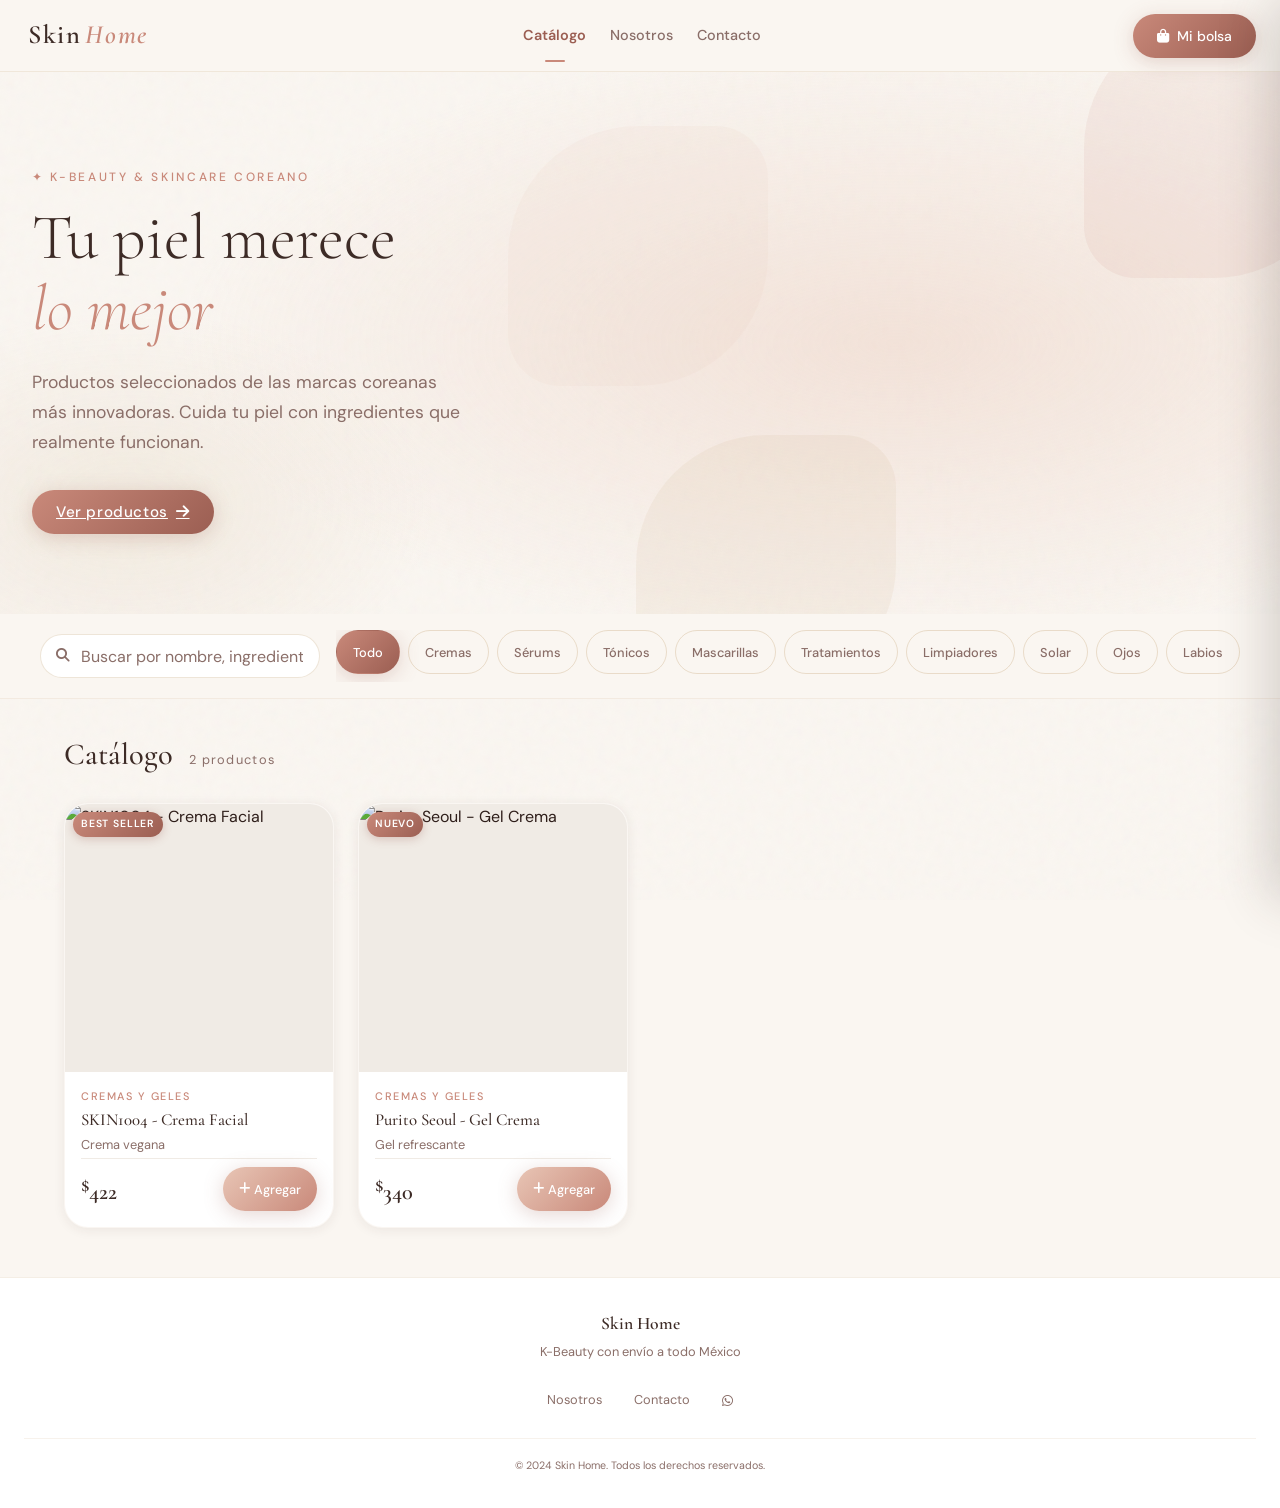
==== index.html @ 3b56f557 "Add files via upload" ====
<!DOCTYPE html>
<html lang="es">
<head>
    <meta charset="UTF-8">
    <meta name="viewport" content="width=device-width, initial-scale=1.0, viewport-fit=cover">
    <title>Skin Home – K-Beauty & Skincare | Catálogo</title>
    <meta name="description" content="Productos de skincare coreano seleccionados. Cremas, sérums, tónicos y más.">
    
    <!-- Fuentes -->
    <link rel="preconnect" href="https://fonts.googleapis.com">
    <link rel="preconnect" href="https://fonts.gstatic.com" crossorigin>
    <link href="https://fonts.googleapis.com/css2?family=Cormorant+Garamond:ital,wght@0,300;0,400;0,500;0,600;1,300;1,400&family=DM+Sans:wght@300;400;500&display=swap" rel="stylesheet">
    
    <!-- Iconos -->
    <link rel="stylesheet" href="https://cdnjs.cloudflare.com/ajax/libs/font-awesome/6.4.0/css/all.min.css">
    
    <!-- Estilos -->
    <link rel="stylesheet" href="styles.css">
    
    <!-- Preload crítico -->
    <link rel="preload" href="styles.css" as="style">
</head>
<body>

    <!-- Header compartido -->
    <header class="site-header">
        <a class="logo" href="index.html">Skin <span>Home</span></a>
        
        <nav class="main-nav" aria-label="Navegación principal">
            <ul class="nav-list">
                <li><a href="index.html" class="nav-link active" data-page="home">Catálogo</a></li>
                <li><a href="nosotros.html" class="nav-link" data-page="about">Nosotros</a></li>
                <li><a href="contacto.html" class="nav-link" data-page="contact">Contacto</a></li>
            </ul>
        </nav>
        
        <div class="nav-actions">
            <button class="cart-trigger" onclick="toggleCart()" aria-label="Abrir carrito">
                <i class="fas fa-bag-shopping"></i>
                <span class="cart-text">Mi bolsa</span>
                <span class="cart-count">0</span>
            </button>
        </div>
        
        <button class="mobile-toggle" aria-label="Menú" aria-expanded="false">
            <i class="fas fa-bars"></i>
        </button>
    </header>

    <!-- ═══ HERO ═══ -->
    <section class="hero">
        <div class="petal petal-1"></div>
        <div class="petal petal-2"></div>
        <div class="petal petal-3"></div>
        <div class="hero-content">
            <p class="hero-eyebrow">✦ K-Beauty &amp; Skincare Coreano</p>
            <h1 class="hero-title">Tu piel merece<br><em>lo mejor</em></h1>
            <p class="hero-sub">Productos seleccionados de las marcas coreanas más innovadoras. Cuida tu piel con ingredientes que realmente funcionan.</p>
            <a href="#catalogo" class="btn-primary" style="width:auto;display:inline-flex;">
                Ver productos <i class="fas fa-arrow-right"></i>
            </a>
        </div>
    </section>

    <!-- ═══ CONTROLS ═══ -->
    <div class="controls-bar" id="catalogo">
        <div class="controls-inner">
            <div class="search-wrap">
                <i class="fas fa-search"></i>
                <input type="text" id="searchInput" placeholder="Buscar por nombre, ingrediente…" aria-label="Buscar productos">
            </div>
            <div class="filters" role="tablist" aria-label="Filtros de categoría">
                <button class="filter-btn active" data-category="all" role="tab" aria-selected="true">Todo</button>
                <button class="filter-btn" data-category="cremas" role="tab">Cremas</button>
                <button class="filter-btn" data-category="serums" role="tab">Sérums</button>
                <button class="filter-btn" data-category="tonicos" role="tab">Tónicos</button>
                <button class="filter-btn" data-category="mascarillas" role="tab">Mascarillas</button>
                <button class="filter-btn" data-category="tratamientos" role="tab">Tratamientos</button>
                <button class="filter-btn" data-category="limpiadores" role="tab">Limpiadores</button>
                <button class="filter-btn" data-category="proteccion" role="tab">Solar</button>
                <button class="filter-btn" data-category="ojos" role="tab">Ojos</button>
                <button class="filter-btn" data-category="labios" role="tab">Labios</button>
            </div>
        </div>
    </div>

    <!-- ═══ SHOP ═══ -->
    <section class="shop-section">
        <div class="section-header">
            <h2 class="section-title">Catálogo</h2>
            <span class="section-count" id="productCount" aria-live="polite"></span>
        </div>
        <div id="productsGrid" aria-live="polite"></div>
    </section>

    <!-- ═══ FOOTER ═══ -->
    <footer class="site-footer">
        <div class="footer-content">
            <div class="footer-brand">
                <strong>Skin Home</strong>
                <span>K-Beauty con envío a todo México</span>
            </div>
            <div class="footer-links">
                <a href="nosotros.html">Nosotros</a>
                <a href="contacto.html">Contacto</a>
                <a href="https://wa.me/522203092297" aria-label="WhatsApp">
                    <i class="fab fa-whatsapp"></i>
                </a>
            </div>
        </div>
        <div class="footer-copyright">
            <small>© 2024 Skin Home. Todos los derechos reservados.</small>
        </div>
    </footer>

    <!-- ═══ CART MODAL ═══ (Solo en páginas que lo necesitan) -->
    <div id="cartModal" class="modal-overlay">
        <div class="modal-backdrop" onclick="toggleCart()"></div>
        <div class="cart-drawer">
            <div class="cart-header">
                <h2><i class="fas fa-bag-shopping"></i> Mi bolsa</h2>
                <button class="close-btn" onclick="toggleCart()" aria-label="Cerrar carrito">
                    <i class="fas fa-times"></i>
                </button>
            </div>
            <div id="emptyCart">
                <i class="fas fa-bag-shopping"></i>
                <p>Tu bolsa está vacía</p>
                <small>¡Agrega productos para comenzar!</small>
            </div>
            <div id="cartItems"></div>
            <div id="cartFooter">
                <div class="cart-total">
                    <span class="cart-total-label">Total</span>
                    <span id="totalAmount">$0</span>
                </div>
                <button class="btn-primary" onclick="openCheckout()">
                    <i class="fas fa-lock"></i> Confirmar pedido
                </button>
            </div>
        </div>
    </div>

    <!-- ═══ CHECKOUT MODAL ═══ -->
    <div id="checkoutModal" class="checkout-overlay">
        <div class="checkout-backdrop" onclick="closeCheckout()"></div>
        <div class="checkout-panel">
            <div class="checkout-head">
                <h2>Finalizar pedido</h2>
                <button class="close-btn" onclick="closeCheckout()" aria-label="Cerrar">
                    <i class="fas fa-times"></i>
                </button>
            </div>
            <form id="checkoutForm">
                <div class="checkout-summary">
                    <h3>Resumen de tu pedido</h3>
                    <div id="checkoutItems"></div>
                    <div class="checkout-total-row">
                        <span>Total</span>
                        <span id="checkoutTotal">$0</span>
                    </div>
                </div>
                <div class="form-group">
                    <label>Nombre completo <span class="req">*</span></label>
                    <input type="text" id="customerName" placeholder="Tu nombre completo" required>
                </div>
                <div class="form-row">
                    <div class="form-group">
                        <label>Teléfono <span class="req">*</span></label>
                        <input type="tel" id="customerPhone" placeholder="10 dígitos" required>
                    </div>
                    <div class="form-group">
                        <label>Email</label>
                        <input type="email" id="customerEmail" placeholder="tu@correo.com">
                    </div>
                </div>
                <div class="form-group">
                    <label>Dirección de entrega <span class="req">*</span></label>
                    <textarea id="deliveryAddress" rows="3" placeholder="Calle, número, colonia, ciudad, C.P." required></textarea>
                </div>
                <div class="form-group">
                    <label>Notas adicionales</label>
                    <input type="text" id="deliveryNotes" placeholder="Referencias, horario, etc.">
                </div>
                <button type="submit" class="btn-primary">
                    <i class="fas fa-check-circle"></i> Confirmar pedido
                </button>
            </form>
            <div id="confirmationSection">
                <div class="confirmation-icon">🌸</div>
                <h2>¡Pedido Generado!</h2>
                <p>Tu número de pedido es</p>
                <div class="order-number-badge" id="orderNumberDisplay"></div>
                <div class="ticket-box" id="ticketDetails"></div>
                <div class="confirm-actions">
                    <button class="btn-whatsapp" onclick="sendToWhatsApp()">
                        <i class="fab fa-whatsapp"></i> Continuar por WhatsApp
                    </button>
                    <button class="btn-outline" onclick="downloadTicket()">
                        <i class="fas fa-download"></i> Descargar ticket
                    </button>
                    <button class="btn-outline" onclick="closeCheckout()">
                        <i class="fas fa-arrow-left"></i> Seguir comprando
                    </button>
                </div>
            </div>
        </div>
    </div>

    <!-- Script -->
    <script src="script.js" defer></script>
    
    <!-- Script para destacar página activa -->
    <script>
        document.addEventListener('DOMContentLoaded', () => {
            // Marcar enlace activo según página actual
            const currentPage = window.location.pathname.split('/').pop() || 'index.html';
            document.querySelectorAll('.nav-link').forEach(link => {
                const linkPage = link.getAttribute('href');
                if (linkPage === currentPage) {
                    link.classList.add('active');
                    link.setAttribute('aria-current', 'page');
                } else {
                    link.classList.remove('active');
                    link.removeAttribute('aria-current');
                }
            });
        });
    </script>
</body>
</html>
---- styles.css ----
/* ═══════════════════════════════════════════════════════════
   CONFIGURACIÓN INICIAL & VARIABLES
   ═══════════════════════════════════════════════════════════ */

/* Reset moderno con mejor soporte */
*, *::before, *::after {
  box-sizing: border-box;
  margin: 0;
  padding: 0;
  -webkit-tap-highlight-color: transparent; /* Elimina highlight azul en móvil */
}

/* Variables CSS organizadas por categoría */
:root {
  /* 🎨 Colores */
  --color-cream:      #faf6f1;
  --color-blush:      #e8c5b5;
  --color-rose:       #c9897a;
  --color-deep-rose:  #9b5e52;
  --color-bark:       #3d2b26;
  --color-mist:       #f0ebe5;
  --color-gold:       #c8a97e;
  --color-white:      #ffffff;
  --color-text:       #2e1e1a;
  --color-text-light: #8a6e68;
  
  /* 🎨 Gradientes */
  --gradient-soft:    linear-gradient(135deg, #e8c5b5 0%, #c9897a 100%);
  --gradient-deep:    linear-gradient(135deg, #c9897a 0%, #9b5e52 100%);
  --gradient-whatsapp: linear-gradient(135deg, #25D366 0%, #128C7E 100%);
  
  /* 🌑 Sombras */
  --shadow-sm:  0 2px 12px rgba(61,43,38,.08);
  --shadow-md:  0 8px 32px rgba(61,43,38,.13);
  --shadow-lg:  0 20px 60px rgba(61,43,38,.18);
  --shadow-interactive: 0 4px 20px rgba(155,94,82,.25);
  
  /* 📐 Espaciado y bordes */
  --radius-sm:   10px;
  --radius:      14px;
  --radius-lg:   24px;
  --radius-full: 50px;
  --spacing-xs:  0.25rem;
  --spacing-sm:  0.5rem;
  --spacing-md:  1rem;
  --spacing-lg:  1.5rem;
  --spacing-xl:  2rem;
  --spacing-2xl: 3rem;
  
  /* ⚡ Animaciones */
  --transition-fast:  .2s cubic-bezier(.4,0,.2,1);
  --transition:       .3s cubic-bezier(.4,0,.2,1);
  --transition-slow:  .5s cubic-bezier(.4,0,.2,1);
  
  /* 📱 Z-Index escalonados */
  --z-sticky:   100;
  --z-header:   1000;
  --z-modal:    2000;
  --z-checkout: 3000;
  --z-toast:    5000;
  
  /* 📏 Layout */
  --header-height: 72px;
  --container-max: 1200px;
  --touch-target: 44px; /* Mínimo recomendado para elementos táctiles */
}

/* Preferencia de movimiento reducido (accesibilidad) */
@media (prefers-reduced-motion: reduce) {
  *, *::before, *::after {
    animation-duration: 0.01ms !important;
    animation-iteration-count: 1 !important;
    transition-duration: 0.01ms !important;
    scroll-behavior: auto !important;
  }
}

/* Base optimizada */
html {
  scroll-behavior: smooth;
  -webkit-text-size-adjust: 100%; /* Previene zoom de texto en iOS */
}

body {
  font-family: 'DM Sans', system-ui, -apple-system, sans-serif;
  background: var(--color-cream);
  color: var(--color-text);
  overflow-x: hidden;
  min-height: 100vh;
  line-height: 1.6;
  -webkit-font-smoothing: antialiased; /* Mejor renderizado de texto */
  -moz-osx-font-smoothing: grayscale;
}

/* ─── NOISE OVERLAY OPTIMIZADO ───────────────────────────── */
body::before {
  content: '';
  position: fixed;
  inset: 0;
  /* SVG inline optimizado con menor complejidad */
  background-image: url("data:image/svg+xml,%3Csvg viewBox='0 0 128 128' xmlns='http://www.w3.org/2000/svg'%3E%3Cfilter id='n'%3E%3CfeTurbulence type='fractalNoise' baseFrequency='0.75' numOctaves='2'/%3E%3C/filter%3E%3Crect width='100%25' height='100%25' filter='url(%23n)' opacity='0.03'/%3E%3C/svg%3E");
  pointer-events: none;
  z-index: 0;
  will-change: transform; /* Optimiza renderizado */
}

/* ─── UTILIDADES REUTILIZABLES ───────────────────────────── */
.sr-only {
  position: absolute;
  width: 1px; height: 1px;
  padding: 0; margin: -1px;
  overflow: hidden; clip: rect(0,0,0,0);
  white-space: nowrap; border: 0;
}

.container {
  max-width: var(--container-max);
  margin: 0 auto;
  padding: 0 var(--spacing-lg);
}

.visually-hidden {
  position: absolute !important;
  height: 1px; width: 1px;
  overflow: hidden; clip: rect(1px, 1px, 1px, 1px);
  white-space: nowrap;
}

/* ─── HEADER / NAV OPTIMIZADO ────────────────────────────── */
.site-header {
  position: fixed;
  top: 0; left: 0; right: 0;
  z-index: var(--z-header);
  padding: 0 var(--spacing-lg);
  height: var(--header-height);
  display: flex;
  align-items: center;
  justify-content: space-between;
  background: rgba(250,246,241,.92);
  backdrop-filter: blur(12px);
  -webkit-backdrop-filter: blur(12px); /* Safari */
  border-bottom: 1px solid rgba(200,169,126,.2);
  animation: slideDown .4s ease both;
  will-change: transform;
}

@keyframes slideDown {
  from { transform: translateY(-100%); opacity: 0; }
  to   { transform: translateY(0); opacity: 1; }
}

.logo {
  font-family: 'Cormorant Garamond', serif;
  font-size: clamp(1.4rem, 4vw, 1.65rem); /* Escalable */
  font-weight: 600;
  letter-spacing: .06em;
  color: var(--color-bark);
  text-decoration: none;
  display: flex;
  align-items: center;
  gap: var(--spacing-xs);
  min-height: var(--touch-target); /* Accesibilidad táctil */
  padding: var(--spacing-xs);
}
.logo span { color: var(--color-rose); font-style: italic; }
.logo:focus-visible {
  outline: 2px solid var(--color-rose);
  outline-offset: 4px;
  border-radius: var(--radius-sm);
}

.nav-actions { display: flex; gap: var(--spacing-sm); align-items: center; }

/* Botón del carrito optimizado para móvil */
.cart-trigger {
  position: relative;
  background: var(--gradient-deep);
  color: #fff;
  border: none;
  cursor: pointer;
  padding: var(--spacing-sm) var(--spacing-lg);
  border-radius: var(--radius-full);
  font-family: inherit;
  font-size: 0.875rem;
  font-weight: 500;
  display: flex;
  align-items: center;
  gap: var(--spacing-sm);
  transition: var(--transition);
  box-shadow: var(--shadow-interactive);
  min-height: var(--touch-target);
  min-width: var(--touch-target);
  touch-action: manipulation; /* Mejora respuesta táctil */
  -webkit-tap-highlight-color: transparent;
}
.cart-trigger:hover { 
  transform: translateY(-2px); 
  box-shadow: 0 8px 24px rgba(155,94,82,.45); 
}
.cart-trigger:active { 
  transform: translateY(0); 
  transition-duration: var(--transition-fast);
}
.cart-trigger:focus-visible {
  outline: 2px solid var(--color-white);
  outline-offset: 2px;
}

.cart-count {
  background: #fff;
  color: var(--color-deep-rose);
  font-size: 0.7rem;
  font-weight: 700;
  width: 20px; height: 20px;
  border-radius: 50%;
  display: flex; align-items: center; justify-content: center;
  flex-shrink: 0;
}

/* ─── HERO SECTION OPTIMIZADA ────────────────────────────── */
.hero {
  margin-top: var(--header-height);
  min-height: clamp(400px, 60vh, 500px); /* Responsive height */
  display: flex;
  align-items: center;
  position: relative;
  overflow: hidden;
  padding: var(--spacing-2xl) var(--spacing-lg) var(--spacing-xl);
}

.hero::before {
  content: '';
  position: absolute;
  inset: 0;
  background: 
    radial-gradient(ellipse 80% 80% at 70% 50%, rgba(232,197,181,.4) 0%, transparent 70%),
    radial-gradient(ellipse 40% 60% at 10% 80%, rgba(200,169,126,.15) 0%, transparent 60%);
  pointer-events: none;
}

.hero-content {
  position: relative;
  max-width: 640px;
  animation: fadeUp .6s .1s ease both;
  z-index: 1;
}

@keyframes fadeUp {
  from { transform: translateY(20px); opacity: 0; }
  to   { transform: translateY(0); opacity: 1; }
}

.hero-eyebrow {
  font-size: clamp(0.7rem, 2.5vw, 0.75rem);
  letter-spacing: .22em;
  text-transform: uppercase;
  color: var(--color-rose);
  font-weight: 500;
  margin-bottom: var(--spacing-md);
  display: block;
}

.hero-title {
  font-family: 'Cormorant Garamond', serif;
  font-size: clamp(2.2rem, 8vw, 4rem); /* Escala fluida */
  font-weight: 300;
  line-height: 1.1;
  color: var(--color-bark);
  margin-bottom: var(--spacing-lg);
  word-wrap: break-word; /* Previene desbordamiento en móvil */
}
.hero-title em { font-style: italic; color: var(--color-rose); }

.hero-sub {
  font-size: clamp(0.95rem, 2.5vw, 1rem);
  color: var(--color-text-light);
  line-height: 1.7;
  max-width: 440px;
  margin-bottom: var(--spacing-xl);
}

/* Pétalos flotantes - desactivados en móvil para rendimiento */
.petal {
  position: absolute;
  width: clamp(120px, 30vw, 260px);
  aspect-ratio: 1;
  border-radius: 50% 20% 50% 20%;
  opacity: .1;
  animation: float 10s ease-in-out infinite;
  will-change: transform;
  pointer-events: none;
}
.petal-1 { background: var(--color-rose); top: -10%; right: -5%; animation-delay: 0s; }
.petal-2 { background: var(--color-gold); bottom: -15%; right: 30%; animation-delay: -3s; }
.petal-3 { background: var(--color-blush); top: 10%; right: 40%; animation-delay: -6s; }

@keyframes float {
  0%, 100% { transform: translateY(0) rotate(0deg); }
  50% { transform: translateY(-15px) rotate(5deg); }
}

/* ─── CONTROLS BAR (Search + Filters) ────────────────────── */
.controls-bar {
  position: sticky;
  top: var(--header-height);
  z-index: var(--z-sticky);
  background: rgba(250,246,241,.95);
  backdrop-filter: blur(10px);
  -webkit-backdrop-filter: blur(10px);
  border-bottom: 1px solid rgba(200,169,126,.15);
  padding: var(--spacing-md) var(--spacing-lg);
  will-change: transform;
}

.controls-inner {
  max-width: var(--container-max);
  margin: 0 auto;
  display: flex;
  flex-wrap: wrap;
  gap: var(--spacing-md);
  align-items: center;
}

/* Búsqueda optimizada para móvil */
.search-wrap {
  position: relative;
  flex: 1;
  min-width: 200px;
}
.search-wrap i {
  position: absolute;
  left: var(--spacing-md); top: 50%;
  transform: translateY(-50%);
  color: var(--color-text-light);
  font-size: 0.85rem;
  pointer-events: none;
}
#searchInput {
  width: 100%;
  padding: var(--spacing-sm) var(--spacing-md) var(--spacing-sm) 2.5rem;
  border: 1.5px solid rgba(200,169,126,.3);
  border-radius: var(--radius-full);
  background: var(--color-white);
  font-family: inherit;
  font-size: 1rem; /* Previene zoom en iOS */
  color: var(--color-text);
  outline: none;
  transition: var(--transition);
  min-height: var(--touch-target);
}
#searchInput:focus { 
  border-color: var(--color-rose); 
  box-shadow: 0 0 0 3px rgba(201,137,122,.15); 
}
#searchInput::placeholder { color: var(--color-text-light); }

/* Filtros con scroll horizontal en móvil */
.filters {
  display: flex;
  gap: var(--spacing-xs);
  flex-wrap: wrap;
  -webkit-overflow-scrolling: touch; /* Scroll suave en iOS */
}

.filter-btn {
  border: 1.5px solid rgba(200,169,126,.35);
  background: transparent;
  color: var(--color-text-light);
  padding: var(--spacing-xs) var(--spacing-md);
  border-radius: var(--radius-full);
  font-family: inherit;
  font-size: clamp(0.75rem, 2.5vw, 0.8rem);
  font-weight: 500;
  cursor: pointer;
  transition: var(--transition);
  white-space: nowrap;
  min-height: var(--touch-target);
  min-width: var(--touch-target);
  display: inline-flex;
  align-items: center;
  justify-content: center;
  touch-action: manipulation;
}
.filter-btn:hover { border-color: var(--color-rose); color: var(--color-rose); }
.filter-btn:active { transform: scale(0.98); transition-duration: var(--transition-fast); }
.filter-btn.active {
  background: var(--gradient-deep);
  border-color: transparent;
  color: #fff;
  box-shadow: var(--shadow-interactive);
}
.filter-btn:focus-visible {
  outline: 2px solid var(--color-rose);
  outline-offset: 2px;
}

/* ─── SHOP SECTION ───────────────────────────────────────── */
.shop-section {
  max-width: var(--container-max);
  margin: 0 auto;
  padding: var(--spacing-xl) var(--spacing-lg) var(--spacing-2xl);
  position: relative;
  z-index: 1;
}

.section-header {
  display: flex;
  align-items: baseline;
  gap: var(--spacing-md);
  margin-bottom: var(--spacing-lg);
  flex-wrap: wrap;
}
.section-title {
  font-family: 'Cormorant Garamond', serif;
  font-size: clamp(1.5rem, 4vw, 1.9rem);
  font-weight: 500;
  color: var(--color-bark);
}
.section-count {
  font-size: 0.8rem;
  color: var(--color-text-light);
  letter-spacing: .1em;
}

/* Grid de productos responsive */
#productsGrid {
  display: grid;
  grid-template-columns: repeat(auto-fill, minmax(clamp(140px, 45vw, 260px), 1fr));
  gap: var(--spacing-lg);
}

/* Tarjeta de producto optimizada */
.product-card {
  background: var(--color-white);
  border-radius: var(--radius-lg);
  overflow: hidden;
  box-shadow: var(--shadow-sm);
  transition: var(--transition);
  animation: fadeUp .4s ease both;
  border: 1px solid rgba(200,169,126,.1);
  display: flex;
  flex-direction: column;
  will-change: transform;
}
.product-card:hover {
  transform: translateY(-4px);
  box-shadow: var(--shadow-lg);
}
@media (hover: none) {
  .product-card:hover { transform: none; } /* Desactiva hover en táctil */
}

/* Animación escalonada simplificada */
.product-card { animation-delay: calc(var(--i, 0) * 0.03s); }

.product-image {
  position: relative;
  aspect-ratio: 1;
  overflow: hidden;
  background: var(--color-mist);
}
.product-image img {
  width: 100%; height: 100%;
  object-fit: cover;
  transition: transform var(--transition-slow);
  display: block;
}
.product-card:hover .product-image img { transform: scale(1.05); }

.product-badge {
  position: absolute;
  top: var(--spacing-sm); left: var(--spacing-sm);
  background: var(--gradient-deep);
  color: #fff;
  font-size: 0.65rem;
  font-weight: 600;
  letter-spacing: .08em;
  text-transform: uppercase;
  padding: var(--spacing-xs) var(--spacing-sm);
  border-radius: var(--radius-full);
  box-shadow: 0 2px 10px rgba(155,94,82,.3);
}

.product-info {
  padding: var(--spacing-md);
  display: flex;
  flex-direction: column;
  gap: var(--spacing-xs);
  flex: 1;
}

.product-category {
  font-size: 0.68rem;
  letter-spacing: .14em;
  text-transform: uppercase;
  color: var(--color-rose);
  font-weight: 500;
}

.product-title {
  font-family: 'Cormorant Garamond', serif;
  font-size: clamp(0.95rem, 3vw, 1.05rem);
  font-weight: 500;
  line-height: 1.3;
  color: var(--color-bark);
  display: -webkit-box;
  -webkit-line-clamp: 2; /* Limita a 2 líneas */
  -webkit-box-orient: vertical;
  overflow: hidden;
}

.product-description {
  font-size: 0.8rem;
  color: var(--color-text-light);
  line-height: 1.5;
  display: -webkit-box;
  -webkit-line-clamp: 2;
  -webkit-box-orient: vertical;
  overflow: hidden;
}

.product-footer {
  display: flex;
  align-items: center;
  justify-content: space-between;
  margin-top: auto;
  padding-top: var(--spacing-sm);
  border-top: 1px solid var(--color-mist);
  gap: var(--spacing-sm);
}

.product-price {
  font-family: 'Cormorant Garamond', serif;
  font-size: clamp(1.2rem, 4vw, 1.4rem);
  font-weight: 600;
  color: var(--color-bark);
  white-space: nowrap;
}
.product-price::before { content: '$'; font-size: 0.9em; vertical-align: super; }

/* Botón agregar al carrito - área táctil mejorada */
.add-to-cart {
  background: var(--gradient-soft);
  border: none;
  color: #fff;
  padding: var(--spacing-sm) var(--spacing-md);
  border-radius: var(--radius-full);
  font-family: inherit;
  font-size: 0.8rem;
  font-weight: 500;
  cursor: pointer;
  display: inline-flex;
  align-items: center;
  justify-content: center;
  gap: var(--spacing-xs);
  transition: var(--transition);
  box-shadow: var(--shadow-interactive);
  min-height: var(--touch-target);
  min-width: var(--touch-target);
  touch-action: manipulation;
  flex-shrink: 0;
}
.add-to-cart:hover {
  background: var(--gradient-deep);
  transform: scale(1.03);
  box-shadow: 0 6px 20px rgba(155,94,82,.4);
}
.add-to-cart:active { transform: scale(0.98); transition-duration: var(--transition-fast); }
.add-to-cart:focus-visible {
  outline: 2px solid var(--color-white);
  outline-offset: 2px;
}

/* Estado vacío */
.empty-state {
  text-align: center;
  padding: var(--spacing-2xl) var(--spacing-lg);
  color: var(--color-text-light);
  grid-column: 1 / -1;
}
.empty-state i { 
  font-size: clamp(2rem, 8vw, 2.5rem); 
  margin-bottom: var(--spacing-md); 
  color: var(--color-blush); 
}
.empty-state p { 
  font-family: 'Cormorant Garamond', serif; 
  font-size: clamp(1.1rem, 4vw, 1.3rem); 
}

/* ─── CART MODAL (Drawer) ────────────────────────────────── */
.modal-overlay {
  position: fixed;
  inset: 0;
  z-index: var(--z-modal);
  pointer-events: none;
}
.modal-overlay.active { pointer-events: all; }

.modal-backdrop {
  position: absolute;
  inset: 0;
  background: rgba(61,43,38,.4);
  backdrop-filter: blur(3px);
  -webkit-backdrop-filter: blur(3px);
  opacity: 0;
  transition: opacity var(--transition);
}
.modal-overlay.active .modal-backdrop { opacity: 1; }

.cart-drawer {
  position: absolute;
  top: 0; right: 0; bottom: 0;
  width: min(400px, 85vw); /* Más flexible en móvil */
  background: var(--color-cream);
  display: flex;
  flex-direction: column;
  transform: translateX(100%);
  transition: transform var(--transition);
  box-shadow: -10px 0 50px rgba(61,43,38,.2);
  will-change: transform;
}
.modal-overlay.active .cart-drawer { transform: translateX(0); }

.cart-header {
  padding: var(--spacing-lg) var(--spacing-lg) var(--spacing-md);
  display: flex;
  align-items: center;
  justify-content: space-between;
  border-bottom: 1px solid rgba(200,169,126,.2);
  position: sticky;
  top: 0;
  background: var(--color-cream);
  z-index: 1;
}
.cart-header h2 {
  font-family: 'Cormorant Garamond', serif;
  font-size: clamp(1.3rem, 4vw, 1.5rem);
  font-weight: 500;
  color: var(--color-bark);
}

.close-btn {
  background: var(--color-mist);
  border: none;
  width: var(--touch-target); height: var(--touch-target);
  border-radius: 50%;
  cursor: pointer;
  display: flex; align-items: center; justify-content: center;
  color: var(--color-text-light);
  transition: var(--transition);
  touch-action: manipulation;
}
.close-btn:hover { background: var(--color-blush); color: var(--color-bark); }
.close-btn:active { transform: scale(0.95); }
.close-btn:focus-visible {
  outline: 2px solid var(--color-rose);
  outline-offset: 2px;
}

#emptyCart {
  display: flex;
  flex-direction: column;
  align-items: center;
  justify-content: center;
  flex: 1;
  gap: var(--spacing-md);
  color: var(--color-text-light);
  padding: var(--spacing-xl);
  text-align: center;
}
#emptyCart i { font-size: clamp(2.5rem, 10vw, 3rem); color: var(--color-blush); }
#emptyCart p  { font-family: 'Cormorant Garamond', serif; font-size: clamp(1rem, 4vw, 1.2rem); }

#cartItems { 
  flex: 1; 
  overflow-y: auto; 
  padding: var(--spacing-sm) var(--spacing-lg); 
  display: flex; 
  flex-direction: column; 
  gap: var(--spacing-sm);
  -webkit-overflow-scrolling: touch;
}

/* Item del carrito optimizado para móvil */
.cart-item {
  display: grid;
  grid-template-columns: auto 1fr auto;
  gap: var(--spacing-sm);
  align-items: start;
  background: var(--color-white);
  border-radius: var(--radius);
  padding: var(--spacing-sm);
  box-shadow: var(--shadow-sm);
  animation: fadeUp .3s ease both;
}

.cart-item-image {
  width: 56px; height: 56px;
  border-radius: var(--radius-sm);
  overflow: hidden;
  flex-shrink: 0;
  background: var(--color-mist);
}
.cart-item-image img { width: 100%; height: 100%; object-fit: cover; display: block; }

.cart-item-details { 
  display: flex; 
  flex-direction: column; 
  gap: var(--spacing-xs);
  min-width: 0; /* Previene desbordamiento de texto */
}
.cart-item-title { 
  font-size: 0.8rem; 
  font-weight: 500; 
  color: var(--color-bark); 
  line-height: 1.3; 
  display: -webkit-box;
  -webkit-line-clamp: 2;
  -webkit-box-orient: vertical;
  overflow: hidden;
}
.cart-item-price { 
  font-family: 'Cormorant Garamond', serif; 
  font-size: 1rem; 
  color: var(--color-rose); 
}

.cart-item-quantity {
  display: flex;
  align-items: center;
  gap: var(--spacing-xs);
}
.qty-btn {
  width: 32px; height: 32px; /* Área táctil mejorada */
  border-radius: 50%;
  border: 1.5px solid rgba(200,169,126,.4);
  background: transparent;
  cursor: pointer;
  font-size: 1rem;
  display: flex; align-items: center; justify-content: center;
  color: var(--color-text-light);
  transition: var(--transition);
  touch-action: manipulation;
  flex-shrink: 0;
}
.qty-btn:hover { background: var(--color-rose); border-color: var(--color-rose); color: #fff; }
.qty-btn:active { transform: scale(0.95); }
.qty-btn:focus-visible {
  outline: 2px solid var(--color-rose);
  outline-offset: 2px;
}
.cart-item-quantity span { 
  font-size: 0.9rem; 
  font-weight: 500; 
  min-width: 24px; 
  text-align: center; 
}

.remove-item {
  background: none;
  border: none;
  cursor: pointer;
  color: var(--color-text-light);
  padding: var(--spacing-xs);
  transition: var(--transition);
  display: flex;
  align-items: center;
  justify-content: center;
  min-height: var(--touch-target);
  min-width: var(--touch-target);
  touch-action: manipulation;
}
.remove-item:hover { color: #e74c3c; }
.remove-item:focus-visible {
  outline: 2px solid #e74c3c;
  border-radius: var(--radius-sm);
}

#cartFooter {
  display: none;
  padding: var(--spacing-md) var(--spacing-lg) var(--spacing-lg);
  border-top: 1px solid rgba(200,169,126,.2);
  background: var(--color-white);
  position: sticky;
  bottom: 0;
  z-index: 1;
}

.cart-total {
  display: flex;
  justify-content: space-between;
  align-items: center;
  margin-bottom: var(--spacing-md);
}
.cart-total-label { font-size: 0.85rem; color: var(--color-text-light); }
#totalAmount {
  font-family: 'Cormorant Garamond', serif;
  font-size: clamp(1.4rem, 5vw, 1.6rem);
  font-weight: 600;
  color: var(--color-bark);
}

/* Botón primario reutilizable */
.btn-primary {
  width: 100%;
  padding: var(--spacing-sm) var(--spacing-lg);
  background: var(--gradient-deep);
  color: #fff;
  border: none;
  border-radius: var(--radius-full);
  font-family: inherit;
  font-size: 0.95rem;
  font-weight: 500;
  cursor: pointer;
  transition: var(--transition);
  box-shadow: var(--shadow-interactive);
  letter-spacing: .04em;
  display: inline-flex;
  align-items: center;
  justify-content: center;
  gap: var(--spacing-sm);
  min-height: var(--touch-target);
  touch-action: manipulation;
}
.btn-primary:hover { transform: translateY(-2px); box-shadow: 0 10px 28px rgba(155,94,82,.45); }
.btn-primary:active { transform: translateY(0); transition-duration: var(--transition-fast); }
.btn-primary:focus-visible {
  outline: 2px solid var(--color-white);
  outline-offset: 2px;
}

/* ─── CHECKOUT MODAL ─────────────────────────────────────── */
.checkout-overlay {
  position: fixed;
  inset: 0;
  z-index: var(--z-checkout);
  pointer-events: none;
  display: flex;
  align-items: center;
  justify-content: center;
  padding: var(--spacing-md);
}
.checkout-overlay.active { pointer-events: all; }

.checkout-backdrop {
  position: absolute;
  inset: 0;
  background: rgba(61,43,38,.5);
  backdrop-filter: blur(5px);
  -webkit-backdrop-filter: blur(5px);
  opacity: 0;
  transition: opacity var(--transition);
}
.checkout-overlay.active .checkout-backdrop { opacity: 1; }

.checkout-panel {
  position: relative;
  background: var(--color-cream);
  border-radius: var(--radius-lg);
  width: min(560px, 100%);
  max-height: 90vh;
  overflow-y: auto;
  box-shadow: var(--shadow-lg);
  transform: scale(0.95) translateY(20px);
  opacity: 0;
  transition: transform var(--transition), opacity var(--transition);
  will-change: transform;
  -webkit-overflow-scrolling: touch;
}
.checkout-overlay.active .checkout-panel { 
  transform: scale(1) translateY(0); 
  opacity: 1; 
}

.checkout-head {
  padding: var(--spacing-lg);
  display: flex;
  align-items: center;
  justify-content: space-between;
  border-bottom: 1px solid rgba(200,169,126,.2);
  position: sticky;
  top: 0;
  background: var(--color-cream);
  z-index: 1;
}
.checkout-head h2 {
  font-family: 'Cormorant Garamond', serif;
  font-size: clamp(1.4rem, 4vw, 1.6rem);
  font-weight: 500;
  color: var(--color-bark);
}

#checkoutForm {
  display: flex;
  flex-direction: column;
  gap: var(--spacing-lg);
  padding: var(--spacing-md) var(--spacing-lg) var(--spacing-lg);
}

/* Resumen del pedido */
.checkout-summary {
  background: var(--color-white);
  border-radius: var(--radius);
  padding: var(--spacing-md);
  border: 1px solid rgba(200,169,126,.15);
}
.checkout-summary h3 {
  font-family: 'Cormorant Garamond', serif;
  font-size: 1.1rem;
  margin-bottom: var(--spacing-sm);
  color: var(--color-bark);
}
#checkoutItems { display: flex; flex-direction: column; gap: var(--spacing-xs); }
.checkout-item {
  display: flex;
  justify-content: space-between;
  font-size: 0.82rem;
  color: var(--color-text-light);
  padding: var(--spacing-xs) 0;
  border-bottom: 1px dashed rgba(200,169,126,.2);
}
.checkout-item:last-child { border-bottom: none; }

.checkout-total-row {
  display: flex;
  justify-content: space-between;
  padding-top: var(--spacing-sm);
  font-weight: 600;
  color: var(--color-bark);
  border-top: 1px solid rgba(200,169,126,.2);
  margin-top: var(--spacing-sm);
}
#checkoutTotal { 
  font-family: 'Cormorant Garamond', serif; 
  font-size: clamp(1.1rem, 4vw, 1.2rem); 
}

/* Formularios optimizados para móvil */
.form-group { display: flex; flex-direction: column; gap: var(--spacing-xs); }
.form-group label {
  font-size: 0.78rem;
  letter-spacing: .08em;
  text-transform: uppercase;
  color: var(--color-text-light);
  font-weight: 500;
}
.form-group label .req { color: var(--color-rose); }

.form-group input,
.form-group textarea {
  padding: var(--spacing-sm) var(--spacing-md);
  border: 1.5px solid rgba(200,169,126,.3);
  border-radius: var(--radius);
  background: var(--color-white);
  font-family: inherit;
  font-size: 1rem; /* Previene zoom automático en iOS */
  color: var(--color-text);
  outline: none;
  transition: var(--transition);
  resize: vertical;
  min-height: var(--touch-target);
}
.form-group input:focus,
.form-group textarea:focus {
  border-color: var(--color-rose);
  box-shadow: 0 0 0 3px rgba(201,137,122,.15);
}
.form-group input::placeholder,
.form-group textarea::placeholder { 
  color: var(--color-text-light); 
  opacity: .7; 
}

.form-row { 
  display: grid; 
  grid-template-columns: 1fr; 
  gap: var(--spacing-md); 
}

/* ─── CONFIRMACIÓN DE PEDIDO ─────────────────────────────── */
#confirmationSection {
  display: none;
  padding: var(--spacing-lg);
  text-align: center;
}

.confirmation-icon {
  width: clamp(60px, 15vw, 72px);
  aspect-ratio: 1;
  background: var(--gradient-soft);
  border-radius: 50%;
  display: flex; align-items: center; justify-content: center;
  font-size: clamp(1.4rem, 4vw, 1.8rem);
  margin: 0 auto var(--spacing-lg);
  animation: popIn .4s cubic-bezier(.34,1.56,.64,1) both;
}
@keyframes popIn {
  from { transform: scale(0); opacity: 0; }
  to   { transform: scale(1); opacity: 1; }
}

#confirmationSection h2 {
  font-family: 'Cormorant Garamond', serif;
  font-size: clamp(1.5rem, 5vw, 1.8rem);
  color: var(--color-bark);
  margin-bottom: var(--spacing-xs);
}
#confirmationSection p { 
  color: var(--color-text-light); 
  font-size: 0.9rem; 
  margin-bottom: var(--spacing-md); 
}

.order-number-badge {
  display: inline-block;
  background: var(--color-mist);
  border: 1.5px dashed rgba(200,169,126,.5);
  border-radius: var(--radius);
  padding: var(--spacing-sm) var(--spacing-lg);
  font-family: 'Cormorant Garamond', serif;
  font-size: clamp(1rem, 4vw, 1.2rem);
  font-weight: 600;
  color: var(--color-deep-rose);
  letter-spacing: .06em;
  margin-bottom: var(--spacing-lg);
  word-break: break-all;
}

.ticket-box {
  background: var(--color-white);
  border-radius: var(--radius);
  padding: var(--spacing-md);
  text-align: left;
  border: 1px solid rgba(200,169,126,.15);
  margin-bottom: var(--spacing-lg);
}

.ticket-item {
  display: flex;
  justify-content: space-between;
  padding: var(--spacing-xs) 0;
  font-size: 0.82rem;
  border-bottom: 1px dashed rgba(200,169,126,.2);
  gap: var(--spacing-sm);
}
.ticket-item:last-child { border-bottom: none; }
.ticket-item span:first-child { color: var(--color-text-light); }
.ticket-item span:last-child  { 
  color: var(--color-bark); 
  font-weight: 500; 
  text-align: right;
  word-break: break-word;
}

.confirm-actions {
  display: flex;
  flex-direction: column;
  gap: var(--spacing-sm);
}

/* Botón WhatsApp */
.btn-whatsapp {
  width: 100%;
  padding: var(--spacing-sm) var(--spacing-lg);
  background: var(--gradient-whatsapp);
  color: #fff;
  border: none;
  border-radius: var(--radius-full);
  font-family: inherit;
  font-size: 0.95rem;
  font-weight: 500;
  cursor: pointer;
  transition: var(--transition);
  display: flex; align-items: center; justify-content: center; gap: var(--spacing-sm);
  box-shadow: 0 6px 20px rgba(37,211,102,.3);
  letter-spacing: .04em;
  min-height: var(--touch-target);
  touch-action: manipulation;
}
.btn-whatsapp:hover { transform: translateY(-2px); box-shadow: 0 10px 28px rgba(37,211,102,.45); }
.btn-whatsapp:active { transform: translateY(0); }
.btn-whatsapp:focus-visible {
  outline: 2px solid var(--color-white);
  outline-offset: 2px;
}

/* Botón outline */
.btn-outline {
  width: 100%;
  padding: var(--spacing-sm) var(--spacing-lg);
  background: transparent;
  color: var(--color-deep-rose);
  border: 1.5px solid var(--color-blush);
  border-radius: var(--radius-full);
  font-family: inherit;
  font-size: 0.9rem;
  font-weight: 500;
  cursor: pointer;
  transition: var(--transition);
  display: flex; align-items: center; justify-content: center; gap: var(--spacing-sm);
  min-height: var(--touch-target);
  touch-action: manipulation;
}
.btn-outline:hover { background: var(--color-mist); border-color: var(--color-rose); }
.btn-outline:active { transform: scale(0.98); }
.btn-outline:focus-visible {
  outline: 2px solid var(--color-rose);
  outline-offset: 2px;
}

/* ─── SECCIÓN NOSOTROS (Optimizada) ──────────────────────── */
.about-section {
  padding: var(--spacing-2xl) var(--spacing-lg);
  background: var(--color-white);
  position: relative;
  overflow: hidden;
}
.about-section::before {
  content: '';
  position: absolute;
  top: -30%;
  right: -10%;
  width: clamp(300px, 50vw, 600px);
  aspect-ratio: 1;
  border-radius: 50%;
  background: radial-gradient(ellipse, rgba(232,197,181,.3) 0%, transparent 70%);
  pointer-events: none;
}

.about-container {
  max-width: var(--container-max);
  margin: 0 auto;
  display: grid;
  grid-template-columns: 1fr;
  gap: var(--spacing-xl);
  align-items: center;
  position: relative;
  z-index: 1;
}

.about-content {
  animation: fadeUp .5s ease both;
}

.about-eyebrow {
  font-size: 0.75rem;
  letter-spacing: .22em;
  text-transform: uppercase;
  color: var(--color-rose);
  font-weight: 500;
  margin-bottom: var(--spacing-md);
}

.about-title {
  font-family: 'Cormorant Garamond', serif;
  font-size: clamp(1.8rem, 6vw, 2.8rem);
  font-weight: 400;
  line-height: 1.2;
  color: var(--color-bark);
  margin-bottom: var(--spacing-lg);
}
.about-title em { font-style: italic; color: var(--color-rose); }

.about-text {
  font-size: clamp(0.95rem, 2.5vw, 1rem);
  color: var(--color-text-light);
  line-height: 1.7;
  margin-bottom: var(--spacing-md);
}

.about-values {
  display: flex;
  flex-direction: column;
  gap: var(--spacing-sm);
  margin-top: var(--spacing-lg);
}

.value-item {
  display: grid;
  grid-template-columns: auto 1fr;
  gap: var(--spacing-sm);
  padding: var(--spacing-md);
  background: var(--color-mist);
  border-radius: var(--radius);
  transition: var(--transition);
}
.value-item:hover {
  background: var(--color-blush);
}
@media (hover: none) {
  .value-item:hover { background: var(--color-mist); }
}

.value-item i {
  font-size: 1.2rem;
  color: var(--color-deep-rose);
  margin-top: 2px;
}
.value-item strong {
  display: block;
  font-size: 0.9rem;
  color: var(--color-bark);
  margin-bottom: 2px;
}
.value-item span {
  font-size: 0.8rem;
  color: var(--color-text-light);
  line-height: 1.4;
}

.about-image {
  display: flex;
  justify-content: center;
  animation: fadeUp .5s .1s ease both;
}

.about-image-inner {
  position: relative;
  border-radius: var(--radius-lg);
  overflow: hidden;
  box-shadow: var(--shadow-lg);
  width: 100%;
  max-width: 400px;
  aspect-ratio: 4/5;
}
.about-image-inner img {
  width: 100%;
  height: 100%;
  object-fit: cover;
  display: block;
  transition: transform var(--transition-slow);
}
.about-image-inner:hover img { transform: scale(1.03); }

.about-badge {
  position: absolute;
  bottom: var(--spacing-md);
  left: var(--spacing-md);
  right: var(--spacing-md);
  background: rgba(255,255,255,.95);
  backdrop-filter: blur(8px);
  -webkit-backdrop-filter: blur(8px);
  padding: var(--spacing-sm) var(--spacing-md);
  border-radius: var(--radius-full);
  display: flex;
  align-items: center;
  justify-content: center;
  gap: var(--spacing-xs);
  font-size: 0.8rem;
  font-weight: 500;
  color: var(--color-deep-rose);
  box-shadow: var(--shadow-sm);
}
.about-badge i { color: var(--color-gold); }

/* ─── SECCIÓN CONTACTO (Optimizada) ──────────────────────── */
.contact-section {
  padding: var(--spacing-2xl) var(--spacing-lg);
  background: var(--color-cream);
  position: relative;
}
.contact-section::after {
  content: '';
  position: absolute;
  bottom: -30%;
  left: -5%;
  width: clamp(250px, 40vw, 500px);
  aspect-ratio: 1;
  border-radius: 50%;
  background: radial-gradient(ellipse, rgba(200,169,126,.15) 0%, transparent 70%);
  pointer-events: none;
}

.contact-container {
  max-width: var(--container-max);
  margin: 0 auto;
  position: relative;
  z-index: 1;
}

.contact-header {
  text-align: center;
  max-width: 600px;
  margin: 0 auto var(--spacing-xl);
  animation: fadeUp .5s ease both;
}

.contact-eyebrow {
  font-size: 0.75rem;
  letter-spacing: .22em;
  text-transform: uppercase;
  color: var(--color-rose);
  font-weight: 500;
  margin-bottom: var(--spacing-md);
}

.contact-title {
  font-family: 'Cormorant Garamond', serif;
  font-size: clamp(1.8rem, 6vw, 2.8rem);
  font-weight: 400;
  line-height: 1.2;
  color: var(--color-bark);
  margin-bottom: var(--spacing-md);
}
.contact-title em { font-style: italic; color: var(--color-rose); }

.contact-sub {
  font-size: clamp(0.95rem, 2.5vw, 1rem);
  color: var(--color-text-light);
  line-height: 1.7;
}

.contact-grid {
  display: grid;
  grid-template-columns: 1fr;
  gap: var(--spacing-xl);
  align-items: start;
}

/* Cards de información de contacto */
.contact-info {
  display: grid;
  grid-template-columns: repeat(2, 1fr);
  gap: var(--spacing-sm);
}

.contact-card {
  display: flex;
  align-items: flex-start;
  gap: var(--spacing-sm);
  padding: var(--spacing-md);
  background: var(--color-white);
  border-radius: var(--radius);
  border: 1px solid rgba(200,169,126,.15);
  transition: var(--transition);
  animation: fadeUp .4s ease both;
}
.contact-card:hover {
  border-color: var(--color-rose);
  box-shadow: var(--shadow-md);
}
@media (hover: none) {
  .contact-card:active { 
    border-color: var(--color-rose); 
    transform: translateY(-2px);
  }
}

.contact-card i {
  font-size: 1.2rem;
  color: var(--color-deep-rose);
  min-width: 24px;
  margin-top: 2px;
}
.contact-card strong {
  display: block;
  font-size: 0.9rem;
  color: var(--color-bark);
  margin-bottom: 2px;
}
.contact-card a,
.contact-card span {
  font-size: 0.85rem;
  color: var(--color-text-light);
  text-decoration: none;
  line-height: 1.4;
  transition: var(--transition);
  word-break: break-word;
}
.contact-card a:hover { color: var(--color-rose); }

/* Formulario de contacto */
.contact-form {
  background: var(--color-white);
  padding: var(--spacing-lg);
  border-radius: var(--radius-lg);
  box-shadow: var(--shadow-md);
  border: 1px solid rgba(200,169,126,.15);
  animation: fadeUp .5s .1s ease both;
}

.contact-form .form-group { margin-bottom: var(--spacing-md); }
.contact-form .form-group label {
  font-size: 0.78rem;
  letter-spacing: .08em;
  text-transform: uppercase;
  color: var(--color-text-light);
  font-weight: 500;
  margin-bottom: var(--spacing-xs);
  display: block;
}
.contact-form .form-group label .req { color: var(--color-rose); }

.contact-form .form-group input,
.contact-form .form-group textarea {
  width: 100%;
  padding: var(--spacing-sm) var(--spacing-md);
  border: 1.5px solid rgba(200,169,126,.3);
  border-radius: var(--radius);
  background: var(--color-white);
  font-family: inherit;
  font-size: 1rem;
  color: var(--color-text);
  outline: none;
  transition: var(--transition);
  resize: vertical;
  min-height: var(--touch-target);
}
.contact-form .form-group input:focus,
.contact-form .form-group textarea:focus {
  border-color: var(--color-rose);
  box-shadow: 0 0 0 3px rgba(201,137,122,.15);
}

.btn-contact {
  width: 100%;
  margin-top: var(--spacing-xs);
  justify-content: center;
}

/* ─── FOOTER OPTIMIZADO ──────────────────────────────────── */
.site-footer {
  text-align: center;
  padding: var(--spacing-xl) var(--spacing-lg);
  border-top: 1px solid rgba(200,169,126,.2);
  color: var(--color-text-light);
  font-size: 0.8rem;
  background: var(--color-white);
}

.footer-content {
  display: flex;
  flex-direction: column;
  align-items: center;
  gap: var(--spacing-md);
  margin-bottom: var(--spacing-md);
}

.footer-brand {
  display: flex;
  flex-direction: column;
  align-items: center;
  gap: var(--spacing-xs);
}
.footer-brand strong {
  font-family: 'Cormorant Garamond', serif;
  font-size: clamp(1rem, 4vw, 1.1rem);
  font-weight: 600;
  color: var(--color-bark);
}
.footer-brand span { font-size: 0.8rem; }

.footer-links {
  display: flex;
  gap: var(--spacing-lg);
  flex-wrap: wrap;
  justify-content: center;
}
.footer-links a {
  color: var(--color-text-light);
  text-decoration: none;
  transition: var(--transition);
  display: flex;
  align-items: center;
  gap: var(--spacing-xs);
  padding: var(--spacing-xs);
  min-height: var(--touch-target);
}
.footer-links a:hover { color: var(--color-rose); }
.footer-links a:focus-visible {
  outline: 2px solid var(--color-rose);
  border-radius: var(--radius-sm);
}

.footer-copyright {
  padding-top: var(--spacing-md);
  border-top: 1px solid rgba(200,169,126,.15);
}

/* ─── SCROLLBAR PERSONALIZADO ───────────────────────────── */
::-webkit-scrollbar { width: 4px; }
::-webkit-scrollbar-track { background: var(--color-mist); }
::-webkit-scrollbar-thumb { 
  background: var(--color-blush); 
  border-radius: 2px; 
}
::-webkit-scrollbar-thumb:hover { background: var(--color-rose); }

/* ─── NOTIFICACIONES (Toast) ─────────────────────────────── */
.notification {
  position: fixed;
  top: calc(var(--header-height) + var(--spacing-md));
  right: var(--spacing-lg);
  left: var(--spacing-lg);
  max-width: 400px;
  margin: 0 auto;
  background: var(--gradient-deep);
  color: #fff;
  padding: var(--spacing-sm) var(--spacing-lg);
  border-radius: var(--radius-full);
  box-shadow: var(--shadow-lg);
  z-index: var(--z-toast);
  animation: slideIn .3s ease, slideOut .3s ease 2.7s forwards;
  font-weight: 500;
  font-size: 0.875rem;
  text-align: center;
  pointer-events: auto;
}

@keyframes slideIn {
  from { transform: translateY(-20px); opacity: 0; }
  to { transform: translateY(0); opacity: 1; }
}
@keyframes slideOut {
  from { transform: translateY(0); opacity: 1; }
  to { transform: translateY(-20px); opacity: 0; }
}

/* ─══════════════════════════════════════════════════════════
   MEDIA QUERIES RESPONSIVE (Mobile-First Refinado)
   ─══════════════════════════════════════════════════════════ */

/* Tablet pequeño (640px - 900px) */
@media (min-width: 640px) {
  .form-row { grid-template-columns: 1fr 1fr; }
  
  .contact-info {
    grid-template-columns: 1fr;
  }
  
  .about-container {
    grid-template-columns: 1fr 1fr;
    gap: var(--spacing-2xl);
  }
  .about-content { order: 1; }
  .about-image { order: 2; }
  .about-text { max-width: none; }
  .about-values { margin-top: var(--spacing-xl); }
  .value-item { text-align: left; }
  
  .contact-grid {
    grid-template-columns: 1fr 1.2fr;
    gap: var(--spacing-2xl);
  }
}

/* Desktop (900px+) */
@media (min-width: 900px) {
  .controls-inner {
    flex-wrap: nowrap;
  }
  
  .filters {
    margin-left: auto;
  }
  
  #productsGrid {
    grid-template-columns: repeat(auto-fill, minmax(240px, 1fr));
    gap: var(--spacing-lg);
  }
  
  .cart-item {
    grid-template-columns: 70px 1fr auto;
  }
  
  .contact-info {
    grid-template-columns: 1fr 1fr;
  }
}

/* Desktop grande (1200px+) */
@media (min-width: 1200px) {
  .hero {
    padding: 6rem 2rem 5rem;
  }
  
  .hero-sub {
    font-size: 1.1rem;
  }
  
  #productsGrid {
    grid-template-columns: repeat(4, 1fr);
  }
}

/* ─── OPTIMIZACIONES ESPECÍFICAS PARA MÓVIL ──────────────── */
@media (max-width: 480px) {
  /* Mejorar legibilidad en pantallas pequeñas */
  body {
    font-size: 15px;
  }
  
  /* Ajustar header para pantallas muy pequeñas */
  .site-header {
    padding: 0 var(--spacing-md);
    height: 64px;
  }
  
  .logo {
    font-size: 1.4rem;
  }
  
  .cart-trigger {
    padding: var(--spacing-xs) var(--spacing-md);
    font-size: 0.8rem;
  }
  .cart-trigger span:not(.cart-count) {
    display: none; /* Ocultar texto "Mi bolsa" en móvil muy pequeño */
  }
  
  /* Hero optimizado */
  .hero {
    padding: var(--spacing-xl) var(--spacing-md) var(--spacing-lg);
    min-height: 380px;
  }
  
  .hero-title {
    font-size: clamp(1.8rem, 9vw, 2.5rem);
  }
  
  /* Pétalos desactivados en móvil para rendimiento */
  .petal {
    display: none;
  }
  
  /* Controles más compactos */
  .controls-bar {
    padding: var(--spacing-sm) var(--spacing-md);
  }
  
  .filters {
    overflow-x: auto;
    flex-wrap: nowrap;
    padding-bottom: var(--spacing-xs);
    -webkit-overflow-scrolling: touch;
    scrollbar-width: none; /* Firefox */
  }
  .filters::-webkit-scrollbar {
    display: none; /* Chrome/Safari */
  }
  
  /* Grid de productos en móvil */
  #productsGrid {
    grid-template-columns: repeat(2, 1fr); /* 2 columnas en móvil */
    gap: var(--spacing-md);
  }
  
  .product-card {
    border-radius: var(--radius);
  }
  
  .product-title {
    font-size: 0.9rem;
    -webkit-line-clamp: 2;
  }
  
  .product-description {
    display: none; /* Ocultar descripción en vista móvil compacta */
  }
  
  .product-footer {
    flex-direction: column;
    align-items: stretch;
    gap: var(--spacing-xs);
    padding-top: var(--spacing-xs);
  }
  
  .product-price {
    text-align: center;
    font-size: 1.2rem;
  }
  
  .add-to-cart {
    width: 100%;
    justify-content: center;
  }
  
  /* Modal de carrito en móvil */
  .cart-drawer {
    width: 100vw;
    border-radius: var(--radius-lg) var(--radius-lg) 0 0;
  }
  
  /* Checkout en móvil */
  .checkout-overlay {
    align-items: flex-end;
    padding: 0;
  }
  
  .checkout-panel {
    border-radius: var(--radius-lg) var(--radius-lg) 0 0;
    margin-top: auto;
    max-height: 95vh;
  }
  
  /* Formulario de contacto */
  .contact-form {
    padding: var(--spacing-md);
  }
  
  .contact-info {
    grid-template-columns: 1fr;
  }
  
  /* Footer */
  .footer-links {
    gap: var(--spacing-md);
    font-size: 0.85rem;
  }
}

/* ─── UTILIDADES DE ACCESIBILIDAD ────────────────────────── */
@media (prefers-contrast: more) {
  .filter-btn.active,
  .btn-primary,
  .btn-whatsapp {
    border: 2px solid currentColor;
  }
}

/* ─── PRINT STYLES (Opcional para tickets) ───────────────── */
@media print {
  .site-header,
  .controls-bar,
  .shop-section,
  .about-section,
  .contact-section,
  .site-footer,
  .modal-overlay,
  .checkout-overlay {
    display: none !important;
  }
  
  body {
    background: #fff;
    color: #000;
    font-size: 12pt;
  }
  
  #confirmationSection {
    display: block !important;
    padding: 0;
  }
}

/* ═══════════════════════════════════════════════════════════
   NAVEGACIÓN MULTI-PÁGINA
   ═══════════════════════════════════════════════════════════ */

/* Header con navegación expandida */
.site-header {
  justify-content: space-between;
  padding: 0 var(--spacing-lg);
  gap: var(--spacing-md);
}

.main-nav {
  display: none; /* Oculto en móvil por defecto */
}

.nav-list {
  display: flex;
  list-style: none;
  gap: var(--spacing-sm);
  margin: 0;
  padding: 0;
}

.nav-link {
  font-family: 'DM Sans', sans-serif;
  font-size: 0.9rem;
  font-weight: 500;
  color: var(--color-text-light);
  text-decoration: none;
  padding: var(--spacing-xs) var(--spacing-sm);
  border-radius: var(--radius-sm);
  transition: var(--transition);
  position: relative;
  min-height: var(--touch-target);
  display: inline-flex;
  align-items: center;
}
.nav-link:hover,
.nav-link.active {
  color: var(--color-bark);
}
.nav-link.active {
  color: var(--color-deep-rose);
  font-weight: 600;
}
.nav-link.active::after {
  content: '';
  position: absolute;
  bottom: -4px;
  left: 50%;
  transform: translateX(-50%);
  width: 20px;
  height: 2px;
  background: var(--color-rose);
  border-radius: 2px;
}
.nav-link:focus-visible {
  outline: 2px solid var(--color-rose);
  outline-offset: 2px;
}

/* Botón menú móvil */
.mobile-toggle {
  display: flex;
  align-items: center;
  justify-content: center;
  width: var(--touch-target);
  height: var(--touch-target);
  background: transparent;
  border: none;
  color: var(--color-bark);
  font-size: 1.2rem;
  cursor: pointer;
  border-radius: var(--radius-sm);
  transition: var(--transition);
}
.mobile-toggle:hover {
  background: var(--color-mist);
}
.mobile-toggle:focus-visible {
  outline: 2px solid var(--color-rose);
}

/* Menú móvil desplegable */
@media (max-width: 900px) {
  .main-nav {
    position: absolute;
    top: 100%;
    left: 0;
    right: 0;
    background: var(--color-white);
    border-bottom: 1px solid rgba(200,169,126,.2);
    padding: var(--spacing-md) var(--spacing-lg);
    transform: translateY(-10px);
    opacity: 0;
    visibility: hidden;
    transition: var(--transition);
    z-index: 999;
  }
  .main-nav.active {
    transform: translateY(0);
    opacity: 1;
    visibility: visible;
  }
  .nav-list {
    flex-direction: column;
    align-items: flex-start;
  }
  .nav-link {
    padding: var(--spacing-sm) 0;
    font-size: 1rem;
  }
  .nav-link.active::after {
    left: 0;
    transform: none;
  }
  .cart-text {
    display: none; /* Ocultar texto en móvil, solo icono */
  }
}

/* Mostrar navegación en desktop */
@media (min-width: 901px) {
  .mobile-toggle {
    display: none;
  }
  .main-nav {
    display: block;
  }
  .cart-text {
    display: inline;
  }
}

/* ═══════════════════════════════════════════════════════════
   PÁGINAS INTERNAS (Nosotros, Contacto)
   ═══════════════════════════════════════════════════════════ */

/* Hero interno para páginas secundarias */
.page-hero {
  margin-top: var(--header-height);
  padding: var(--spacing-2xl) var(--spacing-lg) var(--spacing-xl);
  background: var(--color-white);
  text-align: center;
  position: relative;
  overflow: hidden;
}
.page-hero::before {
  content: '';
  position: absolute;
  inset: 0;
  background: radial-gradient(ellipse 60% 80% at 50% 0%, rgba(232,197,181,.3) 0%, transparent 70%);
  pointer-events: none;
}
.page-hero-content {
  position: relative;
  z-index: 1;
  max-width: 700px;
  margin: 0 auto;
}
.page-hero .hero-title {
  font-size: clamp(2rem, 6vw, 3rem);
  margin-bottom: var(--spacing-md);
}
.page-hero .hero-sub {
  font-size: clamp(0.95rem, 2.5vw, 1.1rem);
  margin: 0 auto;
}

/* Página About - Sección principal */
.about-main {
  padding-bottom: var(--spacing-2xl);
}

/* Valores en grid */
.values-section {
  padding: var(--spacing-2xl) 0;
  background: var(--color-cream);
}
.section-title-center {
  font-family: 'Cormorant Garamond', serif;
  font-size: clamp(1.8rem, 5vw, 2.2rem);
  text-align: center;
  color: var(--color-bark);
  margin-bottom: var(--spacing-xl);
}
.section-title-center em {
  font-style: italic;
  color: var(--color-rose);
}
.values-grid {
  display: grid;
  grid-template-columns: repeat(auto-fit, minmax(240px, 1fr));
  gap: var(--spacing-lg);
}
.value-card {
  background: var(--color-white);
  padding: var(--spacing-lg);
  border-radius: var(--radius-lg);
  text-align: center;
  border: 1px solid rgba(200,169,126,.1);
  transition: var(--transition);
}
.value-card:hover {
  transform: translateY(-4px);
  box-shadow: var(--shadow-md);
  border-color: var(--color-rose);
}
.value-icon {
  width: 60px;
  height: 60px;
  margin: 0 auto var(--spacing-md);
  background: var(--gradient-soft);
  border-radius: 50%;
  display: flex;
  align-items: center;
  justify-content: center;
  font-size: 1.4rem;
  color: #fff;
}
.value-card h3 {
  font-family: 'Cormorant Garamond', serif;
  font-size: 1.2rem;
  color: var(--color-bark);
  margin-bottom: var(--spacing-sm);
}
.value-card p {
  font-size: 0.9rem;
  color: var(--color-text-light);
  line-height: 1.6;
}

/* Equipo */
.team-section {
  padding: var(--spacing-2xl) 0;
  background: var(--color-white);
}
.team-grid {
  display: grid;
  grid-template-columns: repeat(auto-fit, minmax(200px, 1fr));
  gap: var(--spacing-lg);
  justify-items: center;
}
.team-member {
  text-align: center;
  max-width: 280px;
}
.team-photo {
  width: 150px;
  height: 150px;
  margin: 0 auto var(--spacing-md);
  border-radius: 50%;
  overflow: hidden;
  border: 3px solid var(--color-blush);
}
.team-photo img {
  width: 100%;
  height: 100%;
  object-fit: cover;
  display: block;
}
.team-member h3 {
  font-family: 'Cormorant Garamond', serif;
  font-size: 1.2rem;
  color: var(--color-bark);
  margin-bottom: 2px;
}
.team-role {
  display: block;
  font-size: 0.8rem;
  color: var(--color-rose);
  font-weight: 500;
  margin-bottom: var(--spacing-sm);
}
.team-member p {
  font-size: 0.9rem;
  color: var(--color-text-light);
  line-height: 1.5;
}

/* CTA Section */
.cta-section {
  padding: var(--spacing-2xl) var(--spacing-lg);
  background: var(--gradient-deep);
  text-align: center;
  color: #fff;
}
.cta-content {
  max-width: 600px;
  margin: 0 auto;
}
.cta-content h2 {
  font-family: 'Cormorant Garamond', serif;
  font-size: clamp(1.6rem, 5vw, 2rem);
  margin-bottom: var(--spacing-sm);
}
.cta-content p {
  font-size: 1rem;
  margin-bottom: var(--spacing-lg);
  opacity: 0.95;
}
.cta-section .btn-primary {
  background: #fff;
  color: var(--color-deep-rose);
  box-shadow: 0 6px 20px rgba(0,0,0,.2);
}
.cta-section .btn-primary:hover {
  transform: translateY(-3px);
  box-shadow: 0 10px 30px rgba(0,0,0,.3);
}

/* ═══════════════════════════════════════════════════════════
   PÁGINA CONTACTO
   ═══════════════════════════════════════════════════════════ */

.contact-main {
  padding-bottom: var(--spacing-2xl);
}

.contact-info-section {
  padding: var(--spacing-xl) 0;
}

.contact-grid {
  display: grid;
  grid-template-columns: 1fr;
  gap: var(--spacing-2xl);
  align-items: start;
}

/* Cards de contacto mejoradas */
.contact-info {
  display: flex;
  flex-direction: column;
  gap: var(--spacing-sm);
}
.contact-card {
  display: grid;
  grid-template-columns: auto 1fr;
  gap: var(--spacing-sm);
  padding: var(--spacing-md);
  background: var(--color-white);
  border-radius: var(--radius);
  border: 1px solid rgba(200,169,126,.15);
  transition: var(--transition);
}
.contact-card:hover {
  border-color: var(--color-rose);
  box-shadow: var(--shadow-md);
}
.contact-card i {
  font-size: 1.3rem;
  color: var(--color-deep-rose);
  margin-top: 2px;
}
.contact-card strong {
  display: block;
  font-size: 0.9rem;
  color: var(--color-bark);
  margin-bottom: 2px;
}
.contact-card a,
.contact-card span {
  font-size: 0.9rem;
  color: var(--color-text-light);
  text-decoration: none;
  line-height: 1.4;
  display: block;
}
.contact-card a:hover {
  color: var(--color-rose);
}
.contact-card small {
  font-size: 0.75rem;
  color: var(--color-text-light);
  opacity: 0.8;
}

/* Redes sociales */
.social-links {
  margin-top: var(--spacing-md);
  padding-top: var(--spacing-md);
  border-top: 1px solid rgba(200,169,126,.2);
}
.social-links strong {
  display: block;
  font-size: 0.85rem;
  color: var(--color-bark);
  margin-bottom: var(--spacing-sm);
}
.social-icons {
  display: flex;
  gap: var(--spacing-sm);
}
.social-icons a {
  width: var(--touch-target);
  height: var(--touch-target);
  border-radius: 50%;
  background: var(--color-mist);
  display: flex;
  align-items: center;
  justify-content: center;
  color: var(--color-deep-rose);
  font-size: 1.1rem;
  transition: var(--transition);
}
.social-icons a:hover {
  background: var(--color-rose);
  color: #fff;
  transform: translateY(-2px);
}

/* Formulario de contacto */
.contact-form {
  background: var(--color-white);
  padding: var(--spacing-lg);
  border-radius: var(--radius-lg);
  box-shadow: var(--shadow-md);
  border: 1px solid rgba(200,169,126,.15);
}
.contact-form .form-group {
  margin-bottom: var(--spacing-md);
}
.contact-form .form-group label {
  font-size: 0.8rem;
  letter-spacing: .06em;
  text-transform: uppercase;
  color: var(--color-text-light);
  font-weight: 500;
  margin-bottom: var(--spacing-xs);
  display: block;
}
.contact-form .form-group label .req {
  color: var(--color-rose);
}
.contact-form .form-group input,
.contact-form .form-group select,
.contact-form .form-group textarea {
  width: 100%;
  padding: var(--spacing-sm) var(--spacing-md);
  border: 1.5px solid rgba(200,169,126,.3);
  border-radius: var(--radius);
  background: var(--color-white);
  font-family: inherit;
  font-size: 1rem;
  color: var(--color-text);
  outline: none;
  transition: var(--transition);
  min-height: var(--touch-target);
}
.contact-form .form-group select {
  appearance: none;
  background-image: url("image/svg+xml,%3Csvg xmlns='http://www.w3.org/2000/svg' width='12' height='12' viewBox='0 0 12 12'%3E%3Cpath fill='%238a6e68' d='M6 8L1 3h10z'/%3E%3C/svg%3E");
  background-repeat: no-repeat;
  background-position: right 1rem center;
}
.contact-form .form-group input:focus,
.contact-form .form-group select:focus,
.contact-form .form-group textarea:focus {
  border-color: var(--color-rose);
  box-shadow: 0 0 0 3px rgba(201,137,122,.15);
}
.checkbox-group {
  margin-top: var(--spacing-sm);
}
.checkbox-label {
  display: flex;
  align-items: flex-start;
  gap: var(--spacing-sm);
  font-size: 0.85rem;
  color: var(--color-text-light);
  cursor: pointer;
}
.checkbox-label input {
  width: auto;
  margin-top: 3px;
  accent-color: var(--color-rose);
}
.checkbox-label a {
  color: var(--color-rose);
  text-decoration: none;
}
.checkbox-label a:hover {
  text-decoration: underline;
}
.form-note {
  margin-top: var(--spacing-sm);
  text-align: center;
  color: var(--color-text-light);
}
.btn-contact {
  width: 100%;
  justify-content: center;
  margin-top: var(--spacing-xs);
}

/* FAQs */
.faq-section {
  padding: var(--spacing-xl) 0 var(--spacing-2xl);
  background: var(--color-cream);
}
.faq-grid {
  max-width: 800px;
  margin: 0 auto;
  display: flex;
  flex-direction: column;
  gap: var(--spacing-sm);
}
.faq-item {
  background: var(--color-white);
  border-radius: var(--radius);
  border: 1px solid rgba(200,169,126,.15);
  overflow: hidden;
}
.faq-item summary {
  padding: var(--spacing-md) var(--spacing-lg);
  font-weight: 500;
  color: var(--color-bark);
  cursor: pointer;
  list-style: none;
  display: flex;
  align-items: center;
  justify-content: space-between;
  transition: var(--transition);
}
.faq-item summary::-webkit-details-marker {
  display: none;
}
.faq-item summary::after {
  content: '+';
  font-size: 1.2rem;
  color: var(--color-rose);
  transition: transform var(--transition);
}
.faq-item[open] summary::after {
  transform: rotate(45deg);
}
.faq-item summary:hover {
  background: var(--color-mist);
}
.faq-item p {
  padding: 0 var(--spacing-lg) var(--spacing-lg);
  font-size: 0.9rem;
  color: var(--color-text-light);
  line-height: 1.6;
  border-top: 1px dashed rgba(200,169,126,.2);
  margin-top: var(--spacing-sm);
  padding-top: var(--spacing-md);
}

/* Ubicación */
.location-section {
  padding: 0 0 var(--spacing-2xl);
}
.location-card {
  max-width: 900px;
  margin: 0 auto;
  background: var(--color-white);
  border-radius: var(--radius-lg);
  border: 1px solid rgba(200,169,126,.15);
  display: grid;
  grid-template-columns: 1fr;
  overflow: hidden;
}
.location-info {
  padding: var(--spacing-lg);
}
.location-info h3 {
  font-family: 'Cormorant Garamond', serif;
  font-size: 1.4rem;
  color: var(--color-bark);
  margin-bottom: var(--spacing-md);
}
.location-info p {
  font-size: 0.95rem;
  color: var(--color-text-light);
  margin-bottom: var(--spacing-sm);
  display: flex;
  align-items: center;
  gap: var(--spacing-sm);
}
.location-info i {
  color: var(--color-rose);
  width: 20px;
}
.location-map {
  background: var(--color-mist);
  min-height: 200px;
  display: flex;
  align-items: center;
  justify-content: center;
}
.map-placeholder {
  text-align: center;
  color: var(--color-text-light);
}
.map-placeholder i {
  font-size: 2rem;
  margin-bottom: var(--spacing-sm);
  opacity: 0.6;
}

/* Responsive para páginas internas */
@media (min-width: 768px) {
  .contact-grid {
    grid-template-columns: 1fr 1.3fr;
  }
  .location-card {
    grid-template-columns: 1fr 1fr;
  }
  .location-info {
    padding: var(--spacing-xl);
  }
}

@media (min-width: 901px) {
  .values-grid {
    grid-template-columns: repeat(4, 1fr);
  }
  .team-grid {
    grid-template-columns: repeat(3, 1fr);
  }
}

/* Ajustes para móvil muy pequeño */
@media (max-width: 480px) {
  .page-hero {
    padding: var(--spacing-xl) var(--spacing-md) var(--spacing-lg);
  }
  .contact-form {
    padding: var(--spacing-md);
  }
  .faq-item summary {
    padding: var(--spacing-sm) var(--spacing-md);
    font-size: 0.95rem;
  }
  .faq-item p {
    padding: 0 var(--spacing-md) var(--spacing-md);
    font-size: 0.85rem;
  }
}



/* ═══════════════════════════════════════════════════════════
   FILTROS - MEJORA MÓVIL
   ═══════════════════════════════════════════════════════════ */

.filters {
  display: flex;
  gap: 0.5rem;
  flex-wrap: wrap;
  overflow-x: auto;
  -webkit-overflow-scrolling: touch; /* Scroll suave en iOS */
  padding-bottom: 0.5rem;
  scrollbar-width: none; /* Firefox - oculta scrollbar */
}

/* Chrome/Safari - oculta scrollbar */
.filters::-webkit-scrollbar {
  display: none;
}

.filter-btn {
  border: 1.5px solid rgba(200,169,126,.35);
  background: transparent;
  color: var(--color-text-light);
  padding: 0.5rem 1rem;
  border-radius: 50px;
  font-family: inherit;
  font-size: 0.8rem;
  font-weight: 500;
  cursor: pointer;
  transition: var(--transition);
  white-space: nowrap; /* No romper texto */
  flex-shrink: 0; /* No encoger botones */
  min-height: 44px; /* Área táctil mínima */
  min-width: max-content; /* Ancho según contenido */
}

/* Responsive específico para móvil */
@media (max-width: 640px) {
  .controls-inner {
    flex-direction: column;
    align-items: stretch;
    gap: 1rem;
  }
  
  .filters {
    flex-wrap: nowrap; /* Una sola línea en móvil */
    gap: 0.75rem;
    padding: 0.5rem 0;
    margin: 0 -1rem; /* Sangría para que scroll se sienta natural */
    padding-left: 1rem;
    padding-right: 1rem;
  }
  
  .filter-btn {
    font-size: 0.75rem;
    padding: 0.45rem 0.9rem;
  }
  
  /* Indicador visual de scroll (opcional) */
  .controls-bar {
    position: relative;
  }
  .controls-bar::after {
    content: '';
    position: absolute;
    right: 0;
    top: 50%;
    transform: translateY(-50%);
    width: 30px;
    height: 100%;
    background: linear-gradient(to right, transparent, var(--color-cream));
    pointer-events: none;
    opacity: 0.8;
  }
}
---- styles.css ----
/* ═══════════════════════════════════════════════════════════
   CONFIGURACIÓN INICIAL & VARIABLES
   ═══════════════════════════════════════════════════════════ */

/* Reset moderno con mejor soporte */
*, *::before, *::after {
  box-sizing: border-box;
  margin: 0;
  padding: 0;
  -webkit-tap-highlight-color: transparent; /* Elimina highlight azul en móvil */
}

/* Variables CSS organizadas por categoría */
:root {
  /* 🎨 Colores */
  --color-cream:      #faf6f1;
  --color-blush:      #e8c5b5;
  --color-rose:       #c9897a;
  --color-deep-rose:  #9b5e52;
  --color-bark:       #3d2b26;
  --color-mist:       #f0ebe5;
  --color-gold:       #c8a97e;
  --color-white:      #ffffff;
  --color-text:       #2e1e1a;
  --color-text-light: #8a6e68;
  
  /* 🎨 Gradientes */
  --gradient-soft:    linear-gradient(135deg, #e8c5b5 0%, #c9897a 100%);
  --gradient-deep:    linear-gradient(135deg, #c9897a 0%, #9b5e52 100%);
  --gradient-whatsapp: linear-gradient(135deg, #25D366 0%, #128C7E 100%);
  
  /* 🌑 Sombras */
  --shadow-sm:  0 2px 12px rgba(61,43,38,.08);
  --shadow-md:  0 8px 32px rgba(61,43,38,.13);
  --shadow-lg:  0 20px 60px rgba(61,43,38,.18);
  --shadow-interactive: 0 4px 20px rgba(155,94,82,.25);
  
  /* 📐 Espaciado y bordes */
  --radius-sm:   10px;
  --radius:      14px;
  --radius-lg:   24px;
  --radius-full: 50px;
  --spacing-xs:  0.25rem;
  --spacing-sm:  0.5rem;
  --spacing-md:  1rem;
  --spacing-lg:  1.5rem;
  --spacing-xl:  2rem;
  --spacing-2xl: 3rem;
  
  /* ⚡ Animaciones */
  --transition-fast:  .2s cubic-bezier(.4,0,.2,1);
  --transition:       .3s cubic-bezier(.4,0,.2,1);
  --transition-slow:  .5s cubic-bezier(.4,0,.2,1);
  
  /* 📱 Z-Index escalonados */
  --z-sticky:   100;
  --z-header:   1000;
  --z-modal:    2000;
  --z-checkout: 3000;
  --z-toast:    5000;
  
  /* 📏 Layout */
  --header-height: 72px;
  --container-max: 1200px;
  --touch-target: 44px; /* Mínimo recomendado para elementos táctiles */
}

/* Preferencia de movimiento reducido (accesibilidad) */
@media (prefers-reduced-motion: reduce) {
  *, *::before, *::after {
    animation-duration: 0.01ms !important;
    animation-iteration-count: 1 !important;
    transition-duration: 0.01ms !important;
    scroll-behavior: auto !important;
  }
}

/* Base optimizada */
html {
  scroll-behavior: smooth;
  -webkit-text-size-adjust: 100%; /* Previene zoom de texto en iOS */
}

body {
  font-family: 'DM Sans', system-ui, -apple-system, sans-serif;
  background: var(--color-cream);
  color: var(--color-text);
  overflow-x: hidden;
  min-height: 100vh;
  line-height: 1.6;
  -webkit-font-smoothing: antialiased; /* Mejor renderizado de texto */
  -moz-osx-font-smoothing: grayscale;
}

/* ─── NOISE OVERLAY OPTIMIZADO ───────────────────────────── */
body::before {
  content: '';
  position: fixed;
  inset: 0;
  /* SVG inline optimizado con menor complejidad */
  background-image: url("data:image/svg+xml,%3Csvg viewBox='0 0 128 128' xmlns='http://www.w3.org/2000/svg'%3E%3Cfilter id='n'%3E%3CfeTurbulence type='fractalNoise' baseFrequency='0.75' numOctaves='2'/%3E%3C/filter%3E%3Crect width='100%25' height='100%25' filter='url(%23n)' opacity='0.03'/%3E%3C/svg%3E");
  pointer-events: none;
  z-index: 0;
  will-change: transform; /* Optimiza renderizado */
}

/* ─── UTILIDADES REUTILIZABLES ───────────────────────────── */
.sr-only {
  position: absolute;
  width: 1px; height: 1px;
  padding: 0; margin: -1px;
  overflow: hidden; clip: rect(0,0,0,0);
  white-space: nowrap; border: 0;
}

.container {
  max-width: var(--container-max);
  margin: 0 auto;
  padding: 0 var(--spacing-lg);
}

.visually-hidden {
  position: absolute !important;
  height: 1px; width: 1px;
  overflow: hidden; clip: rect(1px, 1px, 1px, 1px);
  white-space: nowrap;
}

/* ─── HEADER / NAV OPTIMIZADO ────────────────────────────── */
.site-header {
  position: fixed;
  top: 0; left: 0; right: 0;
  z-index: var(--z-header);
  padding: 0 var(--spacing-lg);
  height: var(--header-height);
  display: flex;
  align-items: center;
  justify-content: space-between;
  background: rgba(250,246,241,.92);
  backdrop-filter: blur(12px);
  -webkit-backdrop-filter: blur(12px); /* Safari */
  border-bottom: 1px solid rgba(200,169,126,.2);
  animation: slideDown .4s ease both;
  will-change: transform;
}

@keyframes slideDown {
  from { transform: translateY(-100%); opacity: 0; }
  to   { transform: translateY(0); opacity: 1; }
}

.logo {
  font-family: 'Cormorant Garamond', serif;
  font-size: clamp(1.4rem, 4vw, 1.65rem); /* Escalable */
  font-weight: 600;
  letter-spacing: .06em;
  color: var(--color-bark);
  text-decoration: none;
  display: flex;
  align-items: center;
  gap: var(--spacing-xs);
  min-height: var(--touch-target); /* Accesibilidad táctil */
  padding: var(--spacing-xs);
}
.logo span { color: var(--color-rose); font-style: italic; }
.logo:focus-visible {
  outline: 2px solid var(--color-rose);
  outline-offset: 4px;
  border-radius: var(--radius-sm);
}

.nav-actions { display: flex; gap: var(--spacing-sm); align-items: center; }

/* Botón del carrito optimizado para móvil */
.cart-trigger {
  position: relative;
  background: var(--gradient-deep);
  color: #fff;
  border: none;
  cursor: pointer;
  padding: var(--spacing-sm) var(--spacing-lg);
  border-radius: var(--radius-full);
  font-family: inherit;
  font-size: 0.875rem;
  font-weight: 500;
  display: flex;
  align-items: center;
  gap: var(--spacing-sm);
  transition: var(--transition);
  box-shadow: var(--shadow-interactive);
  min-height: var(--touch-target);
  min-width: var(--touch-target);
  touch-action: manipulation; /* Mejora respuesta táctil */
  -webkit-tap-highlight-color: transparent;
}
.cart-trigger:hover { 
  transform: translateY(-2px); 
  box-shadow: 0 8px 24px rgba(155,94,82,.45); 
}
.cart-trigger:active { 
  transform: translateY(0); 
  transition-duration: var(--transition-fast);
}
.cart-trigger:focus-visible {
  outline: 2px solid var(--color-white);
  outline-offset: 2px;
}

.cart-count {
  background: #fff;
  color: var(--color-deep-rose);
  font-size: 0.7rem;
  font-weight: 700;
  width: 20px; height: 20px;
  border-radius: 50%;
  display: flex; align-items: center; justify-content: center;
  flex-shrink: 0;
}

/* ─── HERO SECTION OPTIMIZADA ────────────────────────────── */
.hero {
  margin-top: var(--header-height);
  min-height: clamp(400px, 60vh, 500px); /* Responsive height */
  display: flex;
  align-items: center;
  position: relative;
  overflow: hidden;
  padding: var(--spacing-2xl) var(--spacing-lg) var(--spacing-xl);
}

.hero::before {
  content: '';
  position: absolute;
  inset: 0;
  background: 
    radial-gradient(ellipse 80% 80% at 70% 50%, rgba(232,197,181,.4) 0%, transparent 70%),
    radial-gradient(ellipse 40% 60% at 10% 80%, rgba(200,169,126,.15) 0%, transparent 60%);
  pointer-events: none;
}

.hero-content {
  position: relative;
  max-width: 640px;
  animation: fadeUp .6s .1s ease both;
  z-index: 1;
}

@keyframes fadeUp {
  from { transform: translateY(20px); opacity: 0; }
  to   { transform: translateY(0); opacity: 1; }
}

.hero-eyebrow {
  font-size: clamp(0.7rem, 2.5vw, 0.75rem);
  letter-spacing: .22em;
  text-transform: uppercase;
  color: var(--color-rose);
  font-weight: 500;
  margin-bottom: var(--spacing-md);
  display: block;
}

.hero-title {
  font-family: 'Cormorant Garamond', serif;
  font-size: clamp(2.2rem, 8vw, 4rem); /* Escala fluida */
  font-weight: 300;
  line-height: 1.1;
  color: var(--color-bark);
  margin-bottom: var(--spacing-lg);
  word-wrap: break-word; /* Previene desbordamiento en móvil */
}
.hero-title em { font-style: italic; color: var(--color-rose); }

.hero-sub {
  font-size: clamp(0.95rem, 2.5vw, 1rem);
  color: var(--color-text-light);
  line-height: 1.7;
  max-width: 440px;
  margin-bottom: var(--spacing-xl);
}

/* Pétalos flotantes - desactivados en móvil para rendimiento */
.petal {
  position: absolute;
  width: clamp(120px, 30vw, 260px);
  aspect-ratio: 1;
  border-radius: 50% 20% 50% 20%;
  opacity: .1;
  animation: float 10s ease-in-out infinite;
  will-change: transform;
  pointer-events: none;
}
.petal-1 { background: var(--color-rose); top: -10%; right: -5%; animation-delay: 0s; }
.petal-2 { background: var(--color-gold); bottom: -15%; right: 30%; animation-delay: -3s; }
.petal-3 { background: var(--color-blush); top: 10%; right: 40%; animation-delay: -6s; }

@keyframes float {
  0%, 100% { transform: translateY(0) rotate(0deg); }
  50% { transform: translateY(-15px) rotate(5deg); }
}

/* ─── CONTROLS BAR (Search + Filters) ────────────────────── */
.controls-bar {
  position: sticky;
  top: var(--header-height);
  z-index: var(--z-sticky);
  background: rgba(250,246,241,.95);
  backdrop-filter: blur(10px);
  -webkit-backdrop-filter: blur(10px);
  border-bottom: 1px solid rgba(200,169,126,.15);
  padding: var(--spacing-md) var(--spacing-lg);
  will-change: transform;
}

.controls-inner {
  max-width: var(--container-max);
  margin: 0 auto;
  display: flex;
  flex-wrap: wrap;
  gap: var(--spacing-md);
  align-items: center;
}

/* Búsqueda optimizada para móvil */
.search-wrap {
  position: relative;
  flex: 1;
  min-width: 200px;
}
.search-wrap i {
  position: absolute;
  left: var(--spacing-md); top: 50%;
  transform: translateY(-50%);
  color: var(--color-text-light);
  font-size: 0.85rem;
  pointer-events: none;
}
#searchInput {
  width: 100%;
  padding: var(--spacing-sm) var(--spacing-md) var(--spacing-sm) 2.5rem;
  border: 1.5px solid rgba(200,169,126,.3);
  border-radius: var(--radius-full);
  background: var(--color-white);
  font-family: inherit;
  font-size: 1rem; /* Previene zoom en iOS */
  color: var(--color-text);
  outline: none;
  transition: var(--transition);
  min-height: var(--touch-target);
}
#searchInput:focus { 
  border-color: var(--color-rose); 
  box-shadow: 0 0 0 3px rgba(201,137,122,.15); 
}
#searchInput::placeholder { color: var(--color-text-light); }

/* Filtros con scroll horizontal en móvil */
.filters {
  display: flex;
  gap: var(--spacing-xs);
  flex-wrap: wrap;
  -webkit-overflow-scrolling: touch; /* Scroll suave en iOS */
}

.filter-btn {
  border: 1.5px solid rgba(200,169,126,.35);
  background: transparent;
  color: var(--color-text-light);
  padding: var(--spacing-xs) var(--spacing-md);
  border-radius: var(--radius-full);
  font-family: inherit;
  font-size: clamp(0.75rem, 2.5vw, 0.8rem);
  font-weight: 500;
  cursor: pointer;
  transition: var(--transition);
  white-space: nowrap;
  min-height: var(--touch-target);
  min-width: var(--touch-target);
  display: inline-flex;
  align-items: center;
  justify-content: center;
  touch-action: manipulation;
}
.filter-btn:hover { border-color: var(--color-rose); color: var(--color-rose); }
.filter-btn:active { transform: scale(0.98); transition-duration: var(--transition-fast); }
.filter-btn.active {
  background: var(--gradient-deep);
  border-color: transparent;
  color: #fff;
  box-shadow: var(--shadow-interactive);
}
.filter-btn:focus-visible {
  outline: 2px solid var(--color-rose);
  outline-offset: 2px;
}

/* ─── SHOP SECTION ───────────────────────────────────────── */
.shop-section {
  max-width: var(--container-max);
  margin: 0 auto;
  padding: var(--spacing-xl) var(--spacing-lg) var(--spacing-2xl);
  position: relative;
  z-index: 1;
}

.section-header {
  display: flex;
  align-items: baseline;
  gap: var(--spacing-md);
  margin-bottom: var(--spacing-lg);
  flex-wrap: wrap;
}
.section-title {
  font-family: 'Cormorant Garamond', serif;
  font-size: clamp(1.5rem, 4vw, 1.9rem);
  font-weight: 500;
  color: var(--color-bark);
}
.section-count {
  font-size: 0.8rem;
  color: var(--color-text-light);
  letter-spacing: .1em;
}

/* Grid de productos responsive */
#productsGrid {
  display: grid;
  grid-template-columns: repeat(auto-fill, minmax(clamp(140px, 45vw, 260px), 1fr));
  gap: var(--spacing-lg);
}

/* Tarjeta de producto optimizada */
.product-card {
  background: var(--color-white);
  border-radius: var(--radius-lg);
  overflow: hidden;
  box-shadow: var(--shadow-sm);
  transition: var(--transition);
  animation: fadeUp .4s ease both;
  border: 1px solid rgba(200,169,126,.1);
  display: flex;
  flex-direction: column;
  will-change: transform;
}
.product-card:hover {
  transform: translateY(-4px);
  box-shadow: var(--shadow-lg);
}
@media (hover: none) {
  .product-card:hover { transform: none; } /* Desactiva hover en táctil */
}

/* Animación escalonada simplificada */
.product-card { animation-delay: calc(var(--i, 0) * 0.03s); }

.product-image {
  position: relative;
  aspect-ratio: 1;
  overflow: hidden;
  background: var(--color-mist);
}
.product-image img {
  width: 100%; height: 100%;
  object-fit: cover;
  transition: transform var(--transition-slow);
  display: block;
}
.product-card:hover .product-image img { transform: scale(1.05); }

.product-badge {
  position: absolute;
  top: var(--spacing-sm); left: var(--spacing-sm);
  background: var(--gradient-deep);
  color: #fff;
  font-size: 0.65rem;
  font-weight: 600;
  letter-spacing: .08em;
  text-transform: uppercase;
  padding: var(--spacing-xs) var(--spacing-sm);
  border-radius: var(--radius-full);
  box-shadow: 0 2px 10px rgba(155,94,82,.3);
}

.product-info {
  padding: var(--spacing-md);
  display: flex;
  flex-direction: column;
  gap: var(--spacing-xs);
  flex: 1;
}

.product-category {
  font-size: 0.68rem;
  letter-spacing: .14em;
  text-transform: uppercase;
  color: var(--color-rose);
  font-weight: 500;
}

.product-title {
  font-family: 'Cormorant Garamond', serif;
  font-size: clamp(0.95rem, 3vw, 1.05rem);
  font-weight: 500;
  line-height: 1.3;
  color: var(--color-bark);
  display: -webkit-box;
  -webkit-line-clamp: 2; /* Limita a 2 líneas */
  -webkit-box-orient: vertical;
  overflow: hidden;
}

.product-description {
  font-size: 0.8rem;
  color: var(--color-text-light);
  line-height: 1.5;
  display: -webkit-box;
  -webkit-line-clamp: 2;
  -webkit-box-orient: vertical;
  overflow: hidden;
}

.product-footer {
  display: flex;
  align-items: center;
  justify-content: space-between;
  margin-top: auto;
  padding-top: var(--spacing-sm);
  border-top: 1px solid var(--color-mist);
  gap: var(--spacing-sm);
}

.product-price {
  font-family: 'Cormorant Garamond', serif;
  font-size: clamp(1.2rem, 4vw, 1.4rem);
  font-weight: 600;
  color: var(--color-bark);
  white-space: nowrap;
}
.product-price::before { content: '$'; font-size: 0.9em; vertical-align: super; }

/* Botón agregar al carrito - área táctil mejorada */
.add-to-cart {
  background: var(--gradient-soft);
  border: none;
  color: #fff;
  padding: var(--spacing-sm) var(--spacing-md);
  border-radius: var(--radius-full);
  font-family: inherit;
  font-size: 0.8rem;
  font-weight: 500;
  cursor: pointer;
  display: inline-flex;
  align-items: center;
  justify-content: center;
  gap: var(--spacing-xs);
  transition: var(--transition);
  box-shadow: var(--shadow-interactive);
  min-height: var(--touch-target);
  min-width: var(--touch-target);
  touch-action: manipulation;
  flex-shrink: 0;
}
.add-to-cart:hover {
  background: var(--gradient-deep);
  transform: scale(1.03);
  box-shadow: 0 6px 20px rgba(155,94,82,.4);
}
.add-to-cart:active { transform: scale(0.98); transition-duration: var(--transition-fast); }
.add-to-cart:focus-visible {
  outline: 2px solid var(--color-white);
  outline-offset: 2px;
}

/* Estado vacío */
.empty-state {
  text-align: center;
  padding: var(--spacing-2xl) var(--spacing-lg);
  color: var(--color-text-light);
  grid-column: 1 / -1;
}
.empty-state i { 
  font-size: clamp(2rem, 8vw, 2.5rem); 
  margin-bottom: var(--spacing-md); 
  color: var(--color-blush); 
}
.empty-state p { 
  font-family: 'Cormorant Garamond', serif; 
  font-size: clamp(1.1rem, 4vw, 1.3rem); 
}

/* ─── CART MODAL (Drawer) ────────────────────────────────── */
.modal-overlay {
  position: fixed;
  inset: 0;
  z-index: var(--z-modal);
  pointer-events: none;
}
.modal-overlay.active { pointer-events: all; }

.modal-backdrop {
  position: absolute;
  inset: 0;
  background: rgba(61,43,38,.4);
  backdrop-filter: blur(3px);
  -webkit-backdrop-filter: blur(3px);
  opacity: 0;
  transition: opacity var(--transition);
}
.modal-overlay.active .modal-backdrop { opacity: 1; }

.cart-drawer {
  position: absolute;
  top: 0; right: 0; bottom: 0;
  width: min(400px, 85vw); /* Más flexible en móvil */
  background: var(--color-cream);
  display: flex;
  flex-direction: column;
  transform: translateX(100%);
  transition: transform var(--transition);
  box-shadow: -10px 0 50px rgba(61,43,38,.2);
  will-change: transform;
}
.modal-overlay.active .cart-drawer { transform: translateX(0); }

.cart-header {
  padding: var(--spacing-lg) var(--spacing-lg) var(--spacing-md);
  display: flex;
  align-items: center;
  justify-content: space-between;
  border-bottom: 1px solid rgba(200,169,126,.2);
  position: sticky;
  top: 0;
  background: var(--color-cream);
  z-index: 1;
}
.cart-header h2 {
  font-family: 'Cormorant Garamond', serif;
  font-size: clamp(1.3rem, 4vw, 1.5rem);
  font-weight: 500;
  color: var(--color-bark);
}

.close-btn {
  background: var(--color-mist);
  border: none;
  width: var(--touch-target); height: var(--touch-target);
  border-radius: 50%;
  cursor: pointer;
  display: flex; align-items: center; justify-content: center;
  color: var(--color-text-light);
  transition: var(--transition);
  touch-action: manipulation;
}
.close-btn:hover { background: var(--color-blush); color: var(--color-bark); }
.close-btn:active { transform: scale(0.95); }
.close-btn:focus-visible {
  outline: 2px solid var(--color-rose);
  outline-offset: 2px;
}

#emptyCart {
  display: flex;
  flex-direction: column;
  align-items: center;
  justify-content: center;
  flex: 1;
  gap: var(--spacing-md);
  color: var(--color-text-light);
  padding: var(--spacing-xl);
  text-align: center;
}
#emptyCart i { font-size: clamp(2.5rem, 10vw, 3rem); color: var(--color-blush); }
#emptyCart p  { font-family: 'Cormorant Garamond', serif; font-size: clamp(1rem, 4vw, 1.2rem); }

#cartItems { 
  flex: 1; 
  overflow-y: auto; 
  padding: var(--spacing-sm) var(--spacing-lg); 
  display: flex; 
  flex-direction: column; 
  gap: var(--spacing-sm);
  -webkit-overflow-scrolling: touch;
}

/* Item del carrito optimizado para móvil */
.cart-item {
  display: grid;
  grid-template-columns: auto 1fr auto;
  gap: var(--spacing-sm);
  align-items: start;
  background: var(--color-white);
  border-radius: var(--radius);
  padding: var(--spacing-sm);
  box-shadow: var(--shadow-sm);
  animation: fadeUp .3s ease both;
}

.cart-item-image {
  width: 56px; height: 56px;
  border-radius: var(--radius-sm);
  overflow: hidden;
  flex-shrink: 0;
  background: var(--color-mist);
}
.cart-item-image img { width: 100%; height: 100%; object-fit: cover; display: block; }

.cart-item-details { 
  display: flex; 
  flex-direction: column; 
  gap: var(--spacing-xs);
  min-width: 0; /* Previene desbordamiento de texto */
}
.cart-item-title { 
  font-size: 0.8rem; 
  font-weight: 500; 
  color: var(--color-bark); 
  line-height: 1.3; 
  display: -webkit-box;
  -webkit-line-clamp: 2;
  -webkit-box-orient: vertical;
  overflow: hidden;
}
.cart-item-price { 
  font-family: 'Cormorant Garamond', serif; 
  font-size: 1rem; 
  color: var(--color-rose); 
}

.cart-item-quantity {
  display: flex;
  align-items: center;
  gap: var(--spacing-xs);
}
.qty-btn {
  width: 32px; height: 32px; /* Área táctil mejorada */
  border-radius: 50%;
  border: 1.5px solid rgba(200,169,126,.4);
  background: transparent;
  cursor: pointer;
  font-size: 1rem;
  display: flex; align-items: center; justify-content: center;
  color: var(--color-text-light);
  transition: var(--transition);
  touch-action: manipulation;
  flex-shrink: 0;
}
.qty-btn:hover { background: var(--color-rose); border-color: var(--color-rose); color: #fff; }
.qty-btn:active { transform: scale(0.95); }
.qty-btn:focus-visible {
  outline: 2px solid var(--color-rose);
  outline-offset: 2px;
}
.cart-item-quantity span { 
  font-size: 0.9rem; 
  font-weight: 500; 
  min-width: 24px; 
  text-align: center; 
}

.remove-item {
  background: none;
  border: none;
  cursor: pointer;
  color: var(--color-text-light);
  padding: var(--spacing-xs);
  transition: var(--transition);
  display: flex;
  align-items: center;
  justify-content: center;
  min-height: var(--touch-target);
  min-width: var(--touch-target);
  touch-action: manipulation;
}
.remove-item:hover { color: #e74c3c; }
.remove-item:focus-visible {
  outline: 2px solid #e74c3c;
  border-radius: var(--radius-sm);
}

#cartFooter {
  display: none;
  padding: var(--spacing-md) var(--spacing-lg) var(--spacing-lg);
  border-top: 1px solid rgba(200,169,126,.2);
  background: var(--color-white);
  position: sticky;
  bottom: 0;
  z-index: 1;
}

.cart-total {
  display: flex;
  justify-content: space-between;
  align-items: center;
  margin-bottom: var(--spacing-md);
}
.cart-total-label { font-size: 0.85rem; color: var(--color-text-light); }
#totalAmount {
  font-family: 'Cormorant Garamond', serif;
  font-size: clamp(1.4rem, 5vw, 1.6rem);
  font-weight: 600;
  color: var(--color-bark);
}

/* Botón primario reutilizable */
.btn-primary {
  width: 100%;
  padding: var(--spacing-sm) var(--spacing-lg);
  background: var(--gradient-deep);
  color: #fff;
  border: none;
  border-radius: var(--radius-full);
  font-family: inherit;
  font-size: 0.95rem;
  font-weight: 500;
  cursor: pointer;
  transition: var(--transition);
  box-shadow: var(--shadow-interactive);
  letter-spacing: .04em;
  display: inline-flex;
  align-items: center;
  justify-content: center;
  gap: var(--spacing-sm);
  min-height: var(--touch-target);
  touch-action: manipulation;
}
.btn-primary:hover { transform: translateY(-2px); box-shadow: 0 10px 28px rgba(155,94,82,.45); }
.btn-primary:active { transform: translateY(0); transition-duration: var(--transition-fast); }
.btn-primary:focus-visible {
  outline: 2px solid var(--color-white);
  outline-offset: 2px;
}

/* ─── CHECKOUT MODAL ─────────────────────────────────────── */
.checkout-overlay {
  position: fixed;
  inset: 0;
  z-index: var(--z-checkout);
  pointer-events: none;
  display: flex;
  align-items: center;
  justify-content: center;
  padding: var(--spacing-md);
}
.checkout-overlay.active { pointer-events: all; }

.checkout-backdrop {
  position: absolute;
  inset: 0;
  background: rgba(61,43,38,.5);
  backdrop-filter: blur(5px);
  -webkit-backdrop-filter: blur(5px);
  opacity: 0;
  transition: opacity var(--transition);
}
.checkout-overlay.active .checkout-backdrop { opacity: 1; }

.checkout-panel {
  position: relative;
  background: var(--color-cream);
  border-radius: var(--radius-lg);
  width: min(560px, 100%);
  max-height: 90vh;
  overflow-y: auto;
  box-shadow: var(--shadow-lg);
  transform: scale(0.95) translateY(20px);
  opacity: 0;
  transition: transform var(--transition), opacity var(--transition);
  will-change: transform;
  -webkit-overflow-scrolling: touch;
}
.checkout-overlay.active .checkout-panel { 
  transform: scale(1) translateY(0); 
  opacity: 1; 
}

.checkout-head {
  padding: var(--spacing-lg);
  display: flex;
  align-items: center;
  justify-content: space-between;
  border-bottom: 1px solid rgba(200,169,126,.2);
  position: sticky;
  top: 0;
  background: var(--color-cream);
  z-index: 1;
}
.checkout-head h2 {
  font-family: 'Cormorant Garamond', serif;
  font-size: clamp(1.4rem, 4vw, 1.6rem);
  font-weight: 500;
  color: var(--color-bark);
}

#checkoutForm {
  display: flex;
  flex-direction: column;
  gap: var(--spacing-lg);
  padding: var(--spacing-md) var(--spacing-lg) var(--spacing-lg);
}

/* Resumen del pedido */
.checkout-summary {
  background: var(--color-white);
  border-radius: var(--radius);
  padding: var(--spacing-md);
  border: 1px solid rgba(200,169,126,.15);
}
.checkout-summary h3 {
  font-family: 'Cormorant Garamond', serif;
  font-size: 1.1rem;
  margin-bottom: var(--spacing-sm);
  color: var(--color-bark);
}
#checkoutItems { display: flex; flex-direction: column; gap: var(--spacing-xs); }
.checkout-item {
  display: flex;
  justify-content: space-between;
  font-size: 0.82rem;
  color: var(--color-text-light);
  padding: var(--spacing-xs) 0;
  border-bottom: 1px dashed rgba(200,169,126,.2);
}
.checkout-item:last-child { border-bottom: none; }

.checkout-total-row {
  display: flex;
  justify-content: space-between;
  padding-top: var(--spacing-sm);
  font-weight: 600;
  color: var(--color-bark);
  border-top: 1px solid rgba(200,169,126,.2);
  margin-top: var(--spacing-sm);
}
#checkoutTotal { 
  font-family: 'Cormorant Garamond', serif; 
  font-size: clamp(1.1rem, 4vw, 1.2rem); 
}

/* Formularios optimizados para móvil */
.form-group { display: flex; flex-direction: column; gap: var(--spacing-xs); }
.form-group label {
  font-size: 0.78rem;
  letter-spacing: .08em;
  text-transform: uppercase;
  color: var(--color-text-light);
  font-weight: 500;
}
.form-group label .req { color: var(--color-rose); }

.form-group input,
.form-group textarea {
  padding: var(--spacing-sm) var(--spacing-md);
  border: 1.5px solid rgba(200,169,126,.3);
  border-radius: var(--radius);
  background: var(--color-white);
  font-family: inherit;
  font-size: 1rem; /* Previene zoom automático en iOS */
  color: var(--color-text);
  outline: none;
  transition: var(--transition);
  resize: vertical;
  min-height: var(--touch-target);
}
.form-group input:focus,
.form-group textarea:focus {
  border-color: var(--color-rose);
  box-shadow: 0 0 0 3px rgba(201,137,122,.15);
}
.form-group input::placeholder,
.form-group textarea::placeholder { 
  color: var(--color-text-light); 
  opacity: .7; 
}

.form-row { 
  display: grid; 
  grid-template-columns: 1fr; 
  gap: var(--spacing-md); 
}

/* ─── CONFIRMACIÓN DE PEDIDO ─────────────────────────────── */
#confirmationSection {
  display: none;
  padding: var(--spacing-lg);
  text-align: center;
}

.confirmation-icon {
  width: clamp(60px, 15vw, 72px);
  aspect-ratio: 1;
  background: var(--gradient-soft);
  border-radius: 50%;
  display: flex; align-items: center; justify-content: center;
  font-size: clamp(1.4rem, 4vw, 1.8rem);
  margin: 0 auto var(--spacing-lg);
  animation: popIn .4s cubic-bezier(.34,1.56,.64,1) both;
}
@keyframes popIn {
  from { transform: scale(0); opacity: 0; }
  to   { transform: scale(1); opacity: 1; }
}

#confirmationSection h2 {
  font-family: 'Cormorant Garamond', serif;
  font-size: clamp(1.5rem, 5vw, 1.8rem);
  color: var(--color-bark);
  margin-bottom: var(--spacing-xs);
}
#confirmationSection p { 
  color: var(--color-text-light); 
  font-size: 0.9rem; 
  margin-bottom: var(--spacing-md); 
}

.order-number-badge {
  display: inline-block;
  background: var(--color-mist);
  border: 1.5px dashed rgba(200,169,126,.5);
  border-radius: var(--radius);
  padding: var(--spacing-sm) var(--spacing-lg);
  font-family: 'Cormorant Garamond', serif;
  font-size: clamp(1rem, 4vw, 1.2rem);
  font-weight: 600;
  color: var(--color-deep-rose);
  letter-spacing: .06em;
  margin-bottom: var(--spacing-lg);
  word-break: break-all;
}

.ticket-box {
  background: var(--color-white);
  border-radius: var(--radius);
  padding: var(--spacing-md);
  text-align: left;
  border: 1px solid rgba(200,169,126,.15);
  margin-bottom: var(--spacing-lg);
}

.ticket-item {
  display: flex;
  justify-content: space-between;
  padding: var(--spacing-xs) 0;
  font-size: 0.82rem;
  border-bottom: 1px dashed rgba(200,169,126,.2);
  gap: var(--spacing-sm);
}
.ticket-item:last-child { border-bottom: none; }
.ticket-item span:first-child { color: var(--color-text-light); }
.ticket-item span:last-child  { 
  color: var(--color-bark); 
  font-weight: 500; 
  text-align: right;
  word-break: break-word;
}

.confirm-actions {
  display: flex;
  flex-direction: column;
  gap: var(--spacing-sm);
}

/* Botón WhatsApp */
.btn-whatsapp {
  width: 100%;
  padding: var(--spacing-sm) var(--spacing-lg);
  background: var(--gradient-whatsapp);
  color: #fff;
  border: none;
  border-radius: var(--radius-full);
  font-family: inherit;
  font-size: 0.95rem;
  font-weight: 500;
  cursor: pointer;
  transition: var(--transition);
  display: flex; align-items: center; justify-content: center; gap: var(--spacing-sm);
  box-shadow: 0 6px 20px rgba(37,211,102,.3);
  letter-spacing: .04em;
  min-height: var(--touch-target);
  touch-action: manipulation;
}
.btn-whatsapp:hover { transform: translateY(-2px); box-shadow: 0 10px 28px rgba(37,211,102,.45); }
.btn-whatsapp:active { transform: translateY(0); }
.btn-whatsapp:focus-visible {
  outline: 2px solid var(--color-white);
  outline-offset: 2px;
}

/* Botón outline */
.btn-outline {
  width: 100%;
  padding: var(--spacing-sm) var(--spacing-lg);
  background: transparent;
  color: var(--color-deep-rose);
  border: 1.5px solid var(--color-blush);
  border-radius: var(--radius-full);
  font-family: inherit;
  font-size: 0.9rem;
  font-weight: 500;
  cursor: pointer;
  transition: var(--transition);
  display: flex; align-items: center; justify-content: center; gap: var(--spacing-sm);
  min-height: var(--touch-target);
  touch-action: manipulation;
}
.btn-outline:hover { background: var(--color-mist); border-color: var(--color-rose); }
.btn-outline:active { transform: scale(0.98); }
.btn-outline:focus-visible {
  outline: 2px solid var(--color-rose);
  outline-offset: 2px;
}

/* ─── SECCIÓN NOSOTROS (Optimizada) ──────────────────────── */
.about-section {
  padding: var(--spacing-2xl) var(--spacing-lg);
  background: var(--color-white);
  position: relative;
  overflow: hidden;
}
.about-section::before {
  content: '';
  position: absolute;
  top: -30%;
  right: -10%;
  width: clamp(300px, 50vw, 600px);
  aspect-ratio: 1;
  border-radius: 50%;
  background: radial-gradient(ellipse, rgba(232,197,181,.3) 0%, transparent 70%);
  pointer-events: none;
}

.about-container {
  max-width: var(--container-max);
  margin: 0 auto;
  display: grid;
  grid-template-columns: 1fr;
  gap: var(--spacing-xl);
  align-items: center;
  position: relative;
  z-index: 1;
}

.about-content {
  animation: fadeUp .5s ease both;
}

.about-eyebrow {
  font-size: 0.75rem;
  letter-spacing: .22em;
  text-transform: uppercase;
  color: var(--color-rose);
  font-weight: 500;
  margin-bottom: var(--spacing-md);
}

.about-title {
  font-family: 'Cormorant Garamond', serif;
  font-size: clamp(1.8rem, 6vw, 2.8rem);
  font-weight: 400;
  line-height: 1.2;
  color: var(--color-bark);
  margin-bottom: var(--spacing-lg);
}
.about-title em { font-style: italic; color: var(--color-rose); }

.about-text {
  font-size: clamp(0.95rem, 2.5vw, 1rem);
  color: var(--color-text-light);
  line-height: 1.7;
  margin-bottom: var(--spacing-md);
}

.about-values {
  display: flex;
  flex-direction: column;
  gap: var(--spacing-sm);
  margin-top: var(--spacing-lg);
}

.value-item {
  display: grid;
  grid-template-columns: auto 1fr;
  gap: var(--spacing-sm);
  padding: var(--spacing-md);
  background: var(--color-mist);
  border-radius: var(--radius);
  transition: var(--transition);
}
.value-item:hover {
  background: var(--color-blush);
}
@media (hover: none) {
  .value-item:hover { background: var(--color-mist); }
}

.value-item i {
  font-size: 1.2rem;
  color: var(--color-deep-rose);
  margin-top: 2px;
}
.value-item strong {
  display: block;
  font-size: 0.9rem;
  color: var(--color-bark);
  margin-bottom: 2px;
}
.value-item span {
  font-size: 0.8rem;
  color: var(--color-text-light);
  line-height: 1.4;
}

.about-image {
  display: flex;
  justify-content: center;
  animation: fadeUp .5s .1s ease both;
}

.about-image-inner {
  position: relative;
  border-radius: var(--radius-lg);
  overflow: hidden;
  box-shadow: var(--shadow-lg);
  width: 100%;
  max-width: 400px;
  aspect-ratio: 4/5;
}
.about-image-inner img {
  width: 100%;
  height: 100%;
  object-fit: cover;
  display: block;
  transition: transform var(--transition-slow);
}
.about-image-inner:hover img { transform: scale(1.03); }

.about-badge {
  position: absolute;
  bottom: var(--spacing-md);
  left: var(--spacing-md);
  right: var(--spacing-md);
  background: rgba(255,255,255,.95);
  backdrop-filter: blur(8px);
  -webkit-backdrop-filter: blur(8px);
  padding: var(--spacing-sm) var(--spacing-md);
  border-radius: var(--radius-full);
  display: flex;
  align-items: center;
  justify-content: center;
  gap: var(--spacing-xs);
  font-size: 0.8rem;
  font-weight: 500;
  color: var(--color-deep-rose);
  box-shadow: var(--shadow-sm);
}
.about-badge i { color: var(--color-gold); }

/* ─── SECCIÓN CONTACTO (Optimizada) ──────────────────────── */
.contact-section {
  padding: var(--spacing-2xl) var(--spacing-lg);
  background: var(--color-cream);
  position: relative;
}
.contact-section::after {
  content: '';
  position: absolute;
  bottom: -30%;
  left: -5%;
  width: clamp(250px, 40vw, 500px);
  aspect-ratio: 1;
  border-radius: 50%;
  background: radial-gradient(ellipse, rgba(200,169,126,.15) 0%, transparent 70%);
  pointer-events: none;
}

.contact-container {
  max-width: var(--container-max);
  margin: 0 auto;
  position: relative;
  z-index: 1;
}

.contact-header {
  text-align: center;
  max-width: 600px;
  margin: 0 auto var(--spacing-xl);
  animation: fadeUp .5s ease both;
}

.contact-eyebrow {
  font-size: 0.75rem;
  letter-spacing: .22em;
  text-transform: uppercase;
  color: var(--color-rose);
  font-weight: 500;
  margin-bottom: var(--spacing-md);
}

.contact-title {
  font-family: 'Cormorant Garamond', serif;
  font-size: clamp(1.8rem, 6vw, 2.8rem);
  font-weight: 400;
  line-height: 1.2;
  color: var(--color-bark);
  margin-bottom: var(--spacing-md);
}
.contact-title em { font-style: italic; color: var(--color-rose); }

.contact-sub {
  font-size: clamp(0.95rem, 2.5vw, 1rem);
  color: var(--color-text-light);
  line-height: 1.7;
}

.contact-grid {
  display: grid;
  grid-template-columns: 1fr;
  gap: var(--spacing-xl);
  align-items: start;
}

/* Cards de información de contacto */
.contact-info {
  display: grid;
  grid-template-columns: repeat(2, 1fr);
  gap: var(--spacing-sm);
}

.contact-card {
  display: flex;
  align-items: flex-start;
  gap: var(--spacing-sm);
  padding: var(--spacing-md);
  background: var(--color-white);
  border-radius: var(--radius);
  border: 1px solid rgba(200,169,126,.15);
  transition: var(--transition);
  animation: fadeUp .4s ease both;
}
.contact-card:hover {
  border-color: var(--color-rose);
  box-shadow: var(--shadow-md);
}
@media (hover: none) {
  .contact-card:active { 
    border-color: var(--color-rose); 
    transform: translateY(-2px);
  }
}

.contact-card i {
  font-size: 1.2rem;
  color: var(--color-deep-rose);
  min-width: 24px;
  margin-top: 2px;
}
.contact-card strong {
  display: block;
  font-size: 0.9rem;
  color: var(--color-bark);
  margin-bottom: 2px;
}
.contact-card a,
.contact-card span {
  font-size: 0.85rem;
  color: var(--color-text-light);
  text-decoration: none;
  line-height: 1.4;
  transition: var(--transition);
  word-break: break-word;
}
.contact-card a:hover { color: var(--color-rose); }

/* Formulario de contacto */
.contact-form {
  background: var(--color-white);
  padding: var(--spacing-lg);
  border-radius: var(--radius-lg);
  box-shadow: var(--shadow-md);
  border: 1px solid rgba(200,169,126,.15);
  animation: fadeUp .5s .1s ease both;
}

.contact-form .form-group { margin-bottom: var(--spacing-md); }
.contact-form .form-group label {
  font-size: 0.78rem;
  letter-spacing: .08em;
  text-transform: uppercase;
  color: var(--color-text-light);
  font-weight: 500;
  margin-bottom: var(--spacing-xs);
  display: block;
}
.contact-form .form-group label .req { color: var(--color-rose); }

.contact-form .form-group input,
.contact-form .form-group textarea {
  width: 100%;
  padding: var(--spacing-sm) var(--spacing-md);
  border: 1.5px solid rgba(200,169,126,.3);
  border-radius: var(--radius);
  background: var(--color-white);
  font-family: inherit;
  font-size: 1rem;
  color: var(--color-text);
  outline: none;
  transition: var(--transition);
  resize: vertical;
  min-height: var(--touch-target);
}
.contact-form .form-group input:focus,
.contact-form .form-group textarea:focus {
  border-color: var(--color-rose);
  box-shadow: 0 0 0 3px rgba(201,137,122,.15);
}

.btn-contact {
  width: 100%;
  margin-top: var(--spacing-xs);
  justify-content: center;
}

/* ─── FOOTER OPTIMIZADO ──────────────────────────────────── */
.site-footer {
  text-align: center;
  padding: var(--spacing-xl) var(--spacing-lg);
  border-top: 1px solid rgba(200,169,126,.2);
  color: var(--color-text-light);
  font-size: 0.8rem;
  background: var(--color-white);
}

.footer-content {
  display: flex;
  flex-direction: column;
  align-items: center;
  gap: var(--spacing-md);
  margin-bottom: var(--spacing-md);
}

.footer-brand {
  display: flex;
  flex-direction: column;
  align-items: center;
  gap: var(--spacing-xs);
}
.footer-brand strong {
  font-family: 'Cormorant Garamond', serif;
  font-size: clamp(1rem, 4vw, 1.1rem);
  font-weight: 600;
  color: var(--color-bark);
}
.footer-brand span { font-size: 0.8rem; }

.footer-links {
  display: flex;
  gap: var(--spacing-lg);
  flex-wrap: wrap;
  justify-content: center;
}
.footer-links a {
  color: var(--color-text-light);
  text-decoration: none;
  transition: var(--transition);
  display: flex;
  align-items: center;
  gap: var(--spacing-xs);
  padding: var(--spacing-xs);
  min-height: var(--touch-target);
}
.footer-links a:hover { color: var(--color-rose); }
.footer-links a:focus-visible {
  outline: 2px solid var(--color-rose);
  border-radius: var(--radius-sm);
}

.footer-copyright {
  padding-top: var(--spacing-md);
  border-top: 1px solid rgba(200,169,126,.15);
}

/* ─── SCROLLBAR PERSONALIZADO ───────────────────────────── */
::-webkit-scrollbar { width: 4px; }
::-webkit-scrollbar-track { background: var(--color-mist); }
::-webkit-scrollbar-thumb { 
  background: var(--color-blush); 
  border-radius: 2px; 
}
::-webkit-scrollbar-thumb:hover { background: var(--color-rose); }

/* ─── NOTIFICACIONES (Toast) ─────────────────────────────── */
.notification {
  position: fixed;
  top: calc(var(--header-height) + var(--spacing-md));
  right: var(--spacing-lg);
  left: var(--spacing-lg);
  max-width: 400px;
  margin: 0 auto;
  background: var(--gradient-deep);
  color: #fff;
  padding: var(--spacing-sm) var(--spacing-lg);
  border-radius: var(--radius-full);
  box-shadow: var(--shadow-lg);
  z-index: var(--z-toast);
  animation: slideIn .3s ease, slideOut .3s ease 2.7s forwards;
  font-weight: 500;
  font-size: 0.875rem;
  text-align: center;
  pointer-events: auto;
}

@keyframes slideIn {
  from { transform: translateY(-20px); opacity: 0; }
  to { transform: translateY(0); opacity: 1; }
}
@keyframes slideOut {
  from { transform: translateY(0); opacity: 1; }
  to { transform: translateY(-20px); opacity: 0; }
}

/* ─══════════════════════════════════════════════════════════
   MEDIA QUERIES RESPONSIVE (Mobile-First Refinado)
   ─══════════════════════════════════════════════════════════ */

/* Tablet pequeño (640px - 900px) */
@media (min-width: 640px) {
  .form-row { grid-template-columns: 1fr 1fr; }
  
  .contact-info {
    grid-template-columns: 1fr;
  }
  
  .about-container {
    grid-template-columns: 1fr 1fr;
    gap: var(--spacing-2xl);
  }
  .about-content { order: 1; }
  .about-image { order: 2; }
  .about-text { max-width: none; }
  .about-values { margin-top: var(--spacing-xl); }
  .value-item { text-align: left; }
  
  .contact-grid {
    grid-template-columns: 1fr 1.2fr;
    gap: var(--spacing-2xl);
  }
}

/* Desktop (900px+) */
@media (min-width: 900px) {
  .controls-inner {
    flex-wrap: nowrap;
  }
  
  .filters {
    margin-left: auto;
  }
  
  #productsGrid {
    grid-template-columns: repeat(auto-fill, minmax(240px, 1fr));
    gap: var(--spacing-lg);
  }
  
  .cart-item {
    grid-template-columns: 70px 1fr auto;
  }
  
  .contact-info {
    grid-template-columns: 1fr 1fr;
  }
}

/* Desktop grande (1200px+) */
@media (min-width: 1200px) {
  .hero {
    padding: 6rem 2rem 5rem;
  }
  
  .hero-sub {
    font-size: 1.1rem;
  }
  
  #productsGrid {
    grid-template-columns: repeat(4, 1fr);
  }
}

/* ─── OPTIMIZACIONES ESPECÍFICAS PARA MÓVIL ──────────────── */
@media (max-width: 480px) {
  /* Mejorar legibilidad en pantallas pequeñas */
  body {
    font-size: 15px;
  }
  
  /* Ajustar header para pantallas muy pequeñas */
  .site-header {
    padding: 0 var(--spacing-md);
    height: 64px;
  }
  
  .logo {
    font-size: 1.4rem;
  }
  
  .cart-trigger {
    padding: var(--spacing-xs) var(--spacing-md);
    font-size: 0.8rem;
  }
  .cart-trigger span:not(.cart-count) {
    display: none; /* Ocultar texto "Mi bolsa" en móvil muy pequeño */
  }
  
  /* Hero optimizado */
  .hero {
    padding: var(--spacing-xl) var(--spacing-md) var(--spacing-lg);
    min-height: 380px;
  }
  
  .hero-title {
    font-size: clamp(1.8rem, 9vw, 2.5rem);
  }
  
  /* Pétalos desactivados en móvil para rendimiento */
  .petal {
    display: none;
  }
  
  /* Controles más compactos */
  .controls-bar {
    padding: var(--spacing-sm) var(--spacing-md);
  }
  
  .filters {
    overflow-x: auto;
    flex-wrap: nowrap;
    padding-bottom: var(--spacing-xs);
    -webkit-overflow-scrolling: touch;
    scrollbar-width: none; /* Firefox */
  }
  .filters::-webkit-scrollbar {
    display: none; /* Chrome/Safari */
  }
  
  /* Grid de productos en móvil */
  #productsGrid {
    grid-template-columns: repeat(2, 1fr); /* 2 columnas en móvil */
    gap: var(--spacing-md);
  }
  
  .product-card {
    border-radius: var(--radius);
  }
  
  .product-title {
    font-size: 0.9rem;
    -webkit-line-clamp: 2;
  }
  
  .product-description {
    display: none; /* Ocultar descripción en vista móvil compacta */
  }
  
  .product-footer {
    flex-direction: column;
    align-items: stretch;
    gap: var(--spacing-xs);
    padding-top: var(--spacing-xs);
  }
  
  .product-price {
    text-align: center;
    font-size: 1.2rem;
  }
  
  .add-to-cart {
    width: 100%;
    justify-content: center;
  }
  
  /* Modal de carrito en móvil */
  .cart-drawer {
    width: 100vw;
    border-radius: var(--radius-lg) var(--radius-lg) 0 0;
  }
  
  /* Checkout en móvil */
  .checkout-overlay {
    align-items: flex-end;
    padding: 0;
  }
  
  .checkout-panel {
    border-radius: var(--radius-lg) var(--radius-lg) 0 0;
    margin-top: auto;
    max-height: 95vh;
  }
  
  /* Formulario de contacto */
  .contact-form {
    padding: var(--spacing-md);
  }
  
  .contact-info {
    grid-template-columns: 1fr;
  }
  
  /* Footer */
  .footer-links {
    gap: var(--spacing-md);
    font-size: 0.85rem;
  }
}

/* ─── UTILIDADES DE ACCESIBILIDAD ────────────────────────── */
@media (prefers-contrast: more) {
  .filter-btn.active,
  .btn-primary,
  .btn-whatsapp {
    border: 2px solid currentColor;
  }
}

/* ─── PRINT STYLES (Opcional para tickets) ───────────────── */
@media print {
  .site-header,
  .controls-bar,
  .shop-section,
  .about-section,
  .contact-section,
  .site-footer,
  .modal-overlay,
  .checkout-overlay {
    display: none !important;
  }
  
  body {
    background: #fff;
    color: #000;
    font-size: 12pt;
  }
  
  #confirmationSection {
    display: block !important;
    padding: 0;
  }
}

/* ═══════════════════════════════════════════════════════════
   NAVEGACIÓN MULTI-PÁGINA
   ═══════════════════════════════════════════════════════════ */

/* Header con navegación expandida */
.site-header {
  justify-content: space-between;
  padding: 0 var(--spacing-lg);
  gap: var(--spacing-md);
}

.main-nav {
  display: none; /* Oculto en móvil por defecto */
}

.nav-list {
  display: flex;
  list-style: none;
  gap: var(--spacing-sm);
  margin: 0;
  padding: 0;
}

.nav-link {
  font-family: 'DM Sans', sans-serif;
  font-size: 0.9rem;
  font-weight: 500;
  color: var(--color-text-light);
  text-decoration: none;
  padding: var(--spacing-xs) var(--spacing-sm);
  border-radius: var(--radius-sm);
  transition: var(--transition);
  position: relative;
  min-height: var(--touch-target);
  display: inline-flex;
  align-items: center;
}
.nav-link:hover,
.nav-link.active {
  color: var(--color-bark);
}
.nav-link.active {
  color: var(--color-deep-rose);
  font-weight: 600;
}
.nav-link.active::after {
  content: '';
  position: absolute;
  bottom: -4px;
  left: 50%;
  transform: translateX(-50%);
  width: 20px;
  height: 2px;
  background: var(--color-rose);
  border-radius: 2px;
}
.nav-link:focus-visible {
  outline: 2px solid var(--color-rose);
  outline-offset: 2px;
}

/* Botón menú móvil */
.mobile-toggle {
  display: flex;
  align-items: center;
  justify-content: center;
  width: var(--touch-target);
  height: var(--touch-target);
  background: transparent;
  border: none;
  color: var(--color-bark);
  font-size: 1.2rem;
  cursor: pointer;
  border-radius: var(--radius-sm);
  transition: var(--transition);
}
.mobile-toggle:hover {
  background: var(--color-mist);
}
.mobile-toggle:focus-visible {
  outline: 2px solid var(--color-rose);
}

/* Menú móvil desplegable */
@media (max-width: 900px) {
  .main-nav {
    position: absolute;
    top: 100%;
    left: 0;
    right: 0;
    background: var(--color-white);
    border-bottom: 1px solid rgba(200,169,126,.2);
    padding: var(--spacing-md) var(--spacing-lg);
    transform: translateY(-10px);
    opacity: 0;
    visibility: hidden;
    transition: var(--transition);
    z-index: 999;
  }
  .main-nav.active {
    transform: translateY(0);
    opacity: 1;
    visibility: visible;
  }
  .nav-list {
    flex-direction: column;
    align-items: flex-start;
  }
  .nav-link {
    padding: var(--spacing-sm) 0;
    font-size: 1rem;
  }
  .nav-link.active::after {
    left: 0;
    transform: none;
  }
  .cart-text {
    display: none; /* Ocultar texto en móvil, solo icono */
  }
}

/* Mostrar navegación en desktop */
@media (min-width: 901px) {
  .mobile-toggle {
    display: none;
  }
  .main-nav {
    display: block;
  }
  .cart-text {
    display: inline;
  }
}

/* ═══════════════════════════════════════════════════════════
   PÁGINAS INTERNAS (Nosotros, Contacto)
   ═══════════════════════════════════════════════════════════ */

/* Hero interno para páginas secundarias */
.page-hero {
  margin-top: var(--header-height);
  padding: var(--spacing-2xl) var(--spacing-lg) var(--spacing-xl);
  background: var(--color-white);
  text-align: center;
  position: relative;
  overflow: hidden;
}
.page-hero::before {
  content: '';
  position: absolute;
  inset: 0;
  background: radial-gradient(ellipse 60% 80% at 50% 0%, rgba(232,197,181,.3) 0%, transparent 70%);
  pointer-events: none;
}
.page-hero-content {
  position: relative;
  z-index: 1;
  max-width: 700px;
  margin: 0 auto;
}
.page-hero .hero-title {
  font-size: clamp(2rem, 6vw, 3rem);
  margin-bottom: var(--spacing-md);
}
.page-hero .hero-sub {
  font-size: clamp(0.95rem, 2.5vw, 1.1rem);
  margin: 0 auto;
}

/* Página About - Sección principal */
.about-main {
  padding-bottom: var(--spacing-2xl);
}

/* Valores en grid */
.values-section {
  padding: var(--spacing-2xl) 0;
  background: var(--color-cream);
}
.section-title-center {
  font-family: 'Cormorant Garamond', serif;
  font-size: clamp(1.8rem, 5vw, 2.2rem);
  text-align: center;
  color: var(--color-bark);
  margin-bottom: var(--spacing-xl);
}
.section-title-center em {
  font-style: italic;
  color: var(--color-rose);
}
.values-grid {
  display: grid;
  grid-template-columns: repeat(auto-fit, minmax(240px, 1fr));
  gap: var(--spacing-lg);
}
.value-card {
  background: var(--color-white);
  padding: var(--spacing-lg);
  border-radius: var(--radius-lg);
  text-align: center;
  border: 1px solid rgba(200,169,126,.1);
  transition: var(--transition);
}
.value-card:hover {
  transform: translateY(-4px);
  box-shadow: var(--shadow-md);
  border-color: var(--color-rose);
}
.value-icon {
  width: 60px;
  height: 60px;
  margin: 0 auto var(--spacing-md);
  background: var(--gradient-soft);
  border-radius: 50%;
  display: flex;
  align-items: center;
  justify-content: center;
  font-size: 1.4rem;
  color: #fff;
}
.value-card h3 {
  font-family: 'Cormorant Garamond', serif;
  font-size: 1.2rem;
  color: var(--color-bark);
  margin-bottom: var(--spacing-sm);
}
.value-card p {
  font-size: 0.9rem;
  color: var(--color-text-light);
  line-height: 1.6;
}

/* Equipo */
.team-section {
  padding: var(--spacing-2xl) 0;
  background: var(--color-white);
}
.team-grid {
  display: grid;
  grid-template-columns: repeat(auto-fit, minmax(200px, 1fr));
  gap: var(--spacing-lg);
  justify-items: center;
}
.team-member {
  text-align: center;
  max-width: 280px;
}
.team-photo {
  width: 150px;
  height: 150px;
  margin: 0 auto var(--spacing-md);
  border-radius: 50%;
  overflow: hidden;
  border: 3px solid var(--color-blush);
}
.team-photo img {
  width: 100%;
  height: 100%;
  object-fit: cover;
  display: block;
}
.team-member h3 {
  font-family: 'Cormorant Garamond', serif;
  font-size: 1.2rem;
  color: var(--color-bark);
  margin-bottom: 2px;
}
.team-role {
  display: block;
  font-size: 0.8rem;
  color: var(--color-rose);
  font-weight: 500;
  margin-bottom: var(--spacing-sm);
}
.team-member p {
  font-size: 0.9rem;
  color: var(--color-text-light);
  line-height: 1.5;
}

/* CTA Section */
.cta-section {
  padding: var(--spacing-2xl) var(--spacing-lg);
  background: var(--gradient-deep);
  text-align: center;
  color: #fff;
}
.cta-content {
  max-width: 600px;
  margin: 0 auto;
}
.cta-content h2 {
  font-family: 'Cormorant Garamond', serif;
  font-size: clamp(1.6rem, 5vw, 2rem);
  margin-bottom: var(--spacing-sm);
}
.cta-content p {
  font-size: 1rem;
  margin-bottom: var(--spacing-lg);
  opacity: 0.95;
}
.cta-section .btn-primary {
  background: #fff;
  color: var(--color-deep-rose);
  box-shadow: 0 6px 20px rgba(0,0,0,.2);
}
.cta-section .btn-primary:hover {
  transform: translateY(-3px);
  box-shadow: 0 10px 30px rgba(0,0,0,.3);
}

/* ═══════════════════════════════════════════════════════════
   PÁGINA CONTACTO
   ═══════════════════════════════════════════════════════════ */

.contact-main {
  padding-bottom: var(--spacing-2xl);
}

.contact-info-section {
  padding: var(--spacing-xl) 0;
}

.contact-grid {
  display: grid;
  grid-template-columns: 1fr;
  gap: var(--spacing-2xl);
  align-items: start;
}

/* Cards de contacto mejoradas */
.contact-info {
  display: flex;
  flex-direction: column;
  gap: var(--spacing-sm);
}
.contact-card {
  display: grid;
  grid-template-columns: auto 1fr;
  gap: var(--spacing-sm);
  padding: var(--spacing-md);
  background: var(--color-white);
  border-radius: var(--radius);
  border: 1px solid rgba(200,169,126,.15);
  transition: var(--transition);
}
.contact-card:hover {
  border-color: var(--color-rose);
  box-shadow: var(--shadow-md);
}
.contact-card i {
  font-size: 1.3rem;
  color: var(--color-deep-rose);
  margin-top: 2px;
}
.contact-card strong {
  display: block;
  font-size: 0.9rem;
  color: var(--color-bark);
  margin-bottom: 2px;
}
.contact-card a,
.contact-card span {
  font-size: 0.9rem;
  color: var(--color-text-light);
  text-decoration: none;
  line-height: 1.4;
  display: block;
}
.contact-card a:hover {
  color: var(--color-rose);
}
.contact-card small {
  font-size: 0.75rem;
  color: var(--color-text-light);
  opacity: 0.8;
}

/* Redes sociales */
.social-links {
  margin-top: var(--spacing-md);
  padding-top: var(--spacing-md);
  border-top: 1px solid rgba(200,169,126,.2);
}
.social-links strong {
  display: block;
  font-size: 0.85rem;
  color: var(--color-bark);
  margin-bottom: var(--spacing-sm);
}
.social-icons {
  display: flex;
  gap: var(--spacing-sm);
}
.social-icons a {
  width: var(--touch-target);
  height: var(--touch-target);
  border-radius: 50%;
  background: var(--color-mist);
  display: flex;
  align-items: center;
  justify-content: center;
  color: var(--color-deep-rose);
  font-size: 1.1rem;
  transition: var(--transition);
}
.social-icons a:hover {
  background: var(--color-rose);
  color: #fff;
  transform: translateY(-2px);
}

/* Formulario de contacto */
.contact-form {
  background: var(--color-white);
  padding: var(--spacing-lg);
  border-radius: var(--radius-lg);
  box-shadow: var(--shadow-md);
  border: 1px solid rgba(200,169,126,.15);
}
.contact-form .form-group {
  margin-bottom: var(--spacing-md);
}
.contact-form .form-group label {
  font-size: 0.8rem;
  letter-spacing: .06em;
  text-transform: uppercase;
  color: var(--color-text-light);
  font-weight: 500;
  margin-bottom: var(--spacing-xs);
  display: block;
}
.contact-form .form-group label .req {
  color: var(--color-rose);
}
.contact-form .form-group input,
.contact-form .form-group select,
.contact-form .form-group textarea {
  width: 100%;
  padding: var(--spacing-sm) var(--spacing-md);
  border: 1.5px solid rgba(200,169,126,.3);
  border-radius: var(--radius);
  background: var(--color-white);
  font-family: inherit;
  font-size: 1rem;
  color: var(--color-text);
  outline: none;
  transition: var(--transition);
  min-height: var(--touch-target);
}
.contact-form .form-group select {
  appearance: none;
  background-image: url("image/svg+xml,%3Csvg xmlns='http://www.w3.org/2000/svg' width='12' height='12' viewBox='0 0 12 12'%3E%3Cpath fill='%238a6e68' d='M6 8L1 3h10z'/%3E%3C/svg%3E");
  background-repeat: no-repeat;
  background-position: right 1rem center;
}
.contact-form .form-group input:focus,
.contact-form .form-group select:focus,
.contact-form .form-group textarea:focus {
  border-color: var(--color-rose);
  box-shadow: 0 0 0 3px rgba(201,137,122,.15);
}
.checkbox-group {
  margin-top: var(--spacing-sm);
}
.checkbox-label {
  display: flex;
  align-items: flex-start;
  gap: var(--spacing-sm);
  font-size: 0.85rem;
  color: var(--color-text-light);
  cursor: pointer;
}
.checkbox-label input {
  width: auto;
  margin-top: 3px;
  accent-color: var(--color-rose);
}
.checkbox-label a {
  color: var(--color-rose);
  text-decoration: none;
}
.checkbox-label a:hover {
  text-decoration: underline;
}
.form-note {
  margin-top: var(--spacing-sm);
  text-align: center;
  color: var(--color-text-light);
}
.btn-contact {
  width: 100%;
  justify-content: center;
  margin-top: var(--spacing-xs);
}

/* FAQs */
.faq-section {
  padding: var(--spacing-xl) 0 var(--spacing-2xl);
  background: var(--color-cream);
}
.faq-grid {
  max-width: 800px;
  margin: 0 auto;
  display: flex;
  flex-direction: column;
  gap: var(--spacing-sm);
}
.faq-item {
  background: var(--color-white);
  border-radius: var(--radius);
  border: 1px solid rgba(200,169,126,.15);
  overflow: hidden;
}
.faq-item summary {
  padding: var(--spacing-md) var(--spacing-lg);
  font-weight: 500;
  color: var(--color-bark);
  cursor: pointer;
  list-style: none;
  display: flex;
  align-items: center;
  justify-content: space-between;
  transition: var(--transition);
}
.faq-item summary::-webkit-details-marker {
  display: none;
}
.faq-item summary::after {
  content: '+';
  font-size: 1.2rem;
  color: var(--color-rose);
  transition: transform var(--transition);
}
.faq-item[open] summary::after {
  transform: rotate(45deg);
}
.faq-item summary:hover {
  background: var(--color-mist);
}
.faq-item p {
  padding: 0 var(--spacing-lg) var(--spacing-lg);
  font-size: 0.9rem;
  color: var(--color-text-light);
  line-height: 1.6;
  border-top: 1px dashed rgba(200,169,126,.2);
  margin-top: var(--spacing-sm);
  padding-top: var(--spacing-md);
}

/* Ubicación */
.location-section {
  padding: 0 0 var(--spacing-2xl);
}
.location-card {
  max-width: 900px;
  margin: 0 auto;
  background: var(--color-white);
  border-radius: var(--radius-lg);
  border: 1px solid rgba(200,169,126,.15);
  display: grid;
  grid-template-columns: 1fr;
  overflow: hidden;
}
.location-info {
  padding: var(--spacing-lg);
}
.location-info h3 {
  font-family: 'Cormorant Garamond', serif;
  font-size: 1.4rem;
  color: var(--color-bark);
  margin-bottom: var(--spacing-md);
}
.location-info p {
  font-size: 0.95rem;
  color: var(--color-text-light);
  margin-bottom: var(--spacing-sm);
  display: flex;
  align-items: center;
  gap: var(--spacing-sm);
}
.location-info i {
  color: var(--color-rose);
  width: 20px;
}
.location-map {
  background: var(--color-mist);
  min-height: 200px;
  display: flex;
  align-items: center;
  justify-content: center;
}
.map-placeholder {
  text-align: center;
  color: var(--color-text-light);
}
.map-placeholder i {
  font-size: 2rem;
  margin-bottom: var(--spacing-sm);
  opacity: 0.6;
}

/* Responsive para páginas internas */
@media (min-width: 768px) {
  .contact-grid {
    grid-template-columns: 1fr 1.3fr;
  }
  .location-card {
    grid-template-columns: 1fr 1fr;
  }
  .location-info {
    padding: var(--spacing-xl);
  }
}

@media (min-width: 901px) {
  .values-grid {
    grid-template-columns: repeat(4, 1fr);
  }
  .team-grid {
    grid-template-columns: repeat(3, 1fr);
  }
}

/* Ajustes para móvil muy pequeño */
@media (max-width: 480px) {
  .page-hero {
    padding: var(--spacing-xl) var(--spacing-md) var(--spacing-lg);
  }
  .contact-form {
    padding: var(--spacing-md);
  }
  .faq-item summary {
    padding: var(--spacing-sm) var(--spacing-md);
    font-size: 0.95rem;
  }
  .faq-item p {
    padding: 0 var(--spacing-md) var(--spacing-md);
    font-size: 0.85rem;
  }
}



/* ═══════════════════════════════════════════════════════════
   FILTROS - MEJORA MÓVIL
   ═══════════════════════════════════════════════════════════ */

.filters {
  display: flex;
  gap: 0.5rem;
  flex-wrap: wrap;
  overflow-x: auto;
  -webkit-overflow-scrolling: touch; /* Scroll suave en iOS */
  padding-bottom: 0.5rem;
  scrollbar-width: none; /* Firefox - oculta scrollbar */
}

/* Chrome/Safari - oculta scrollbar */
.filters::-webkit-scrollbar {
  display: none;
}

.filter-btn {
  border: 1.5px solid rgba(200,169,126,.35);
  background: transparent;
  color: var(--color-text-light);
  padding: 0.5rem 1rem;
  border-radius: 50px;
  font-family: inherit;
  font-size: 0.8rem;
  font-weight: 500;
  cursor: pointer;
  transition: var(--transition);
  white-space: nowrap; /* No romper texto */
  flex-shrink: 0; /* No encoger botones */
  min-height: 44px; /* Área táctil mínima */
  min-width: max-content; /* Ancho según contenido */
}

/* Responsive específico para móvil */
@media (max-width: 640px) {
  .controls-inner {
    flex-direction: column;
    align-items: stretch;
    gap: 1rem;
  }
  
  .filters {
    flex-wrap: nowrap; /* Una sola línea en móvil */
    gap: 0.75rem;
    padding: 0.5rem 0;
    margin: 0 -1rem; /* Sangría para que scroll se sienta natural */
    padding-left: 1rem;
    padding-right: 1rem;
  }
  
  .filter-btn {
    font-size: 0.75rem;
    padding: 0.45rem 0.9rem;
  }
  
  /* Indicador visual de scroll (opcional) */
  .controls-bar {
    position: relative;
  }
  .controls-bar::after {
    content: '';
    position: absolute;
    right: 0;
    top: 50%;
    transform: translateY(-50%);
    width: 30px;
    height: 100%;
    background: linear-gradient(to right, transparent, var(--color-cream));
    pointer-events: none;
    opacity: 0.8;
  }
}
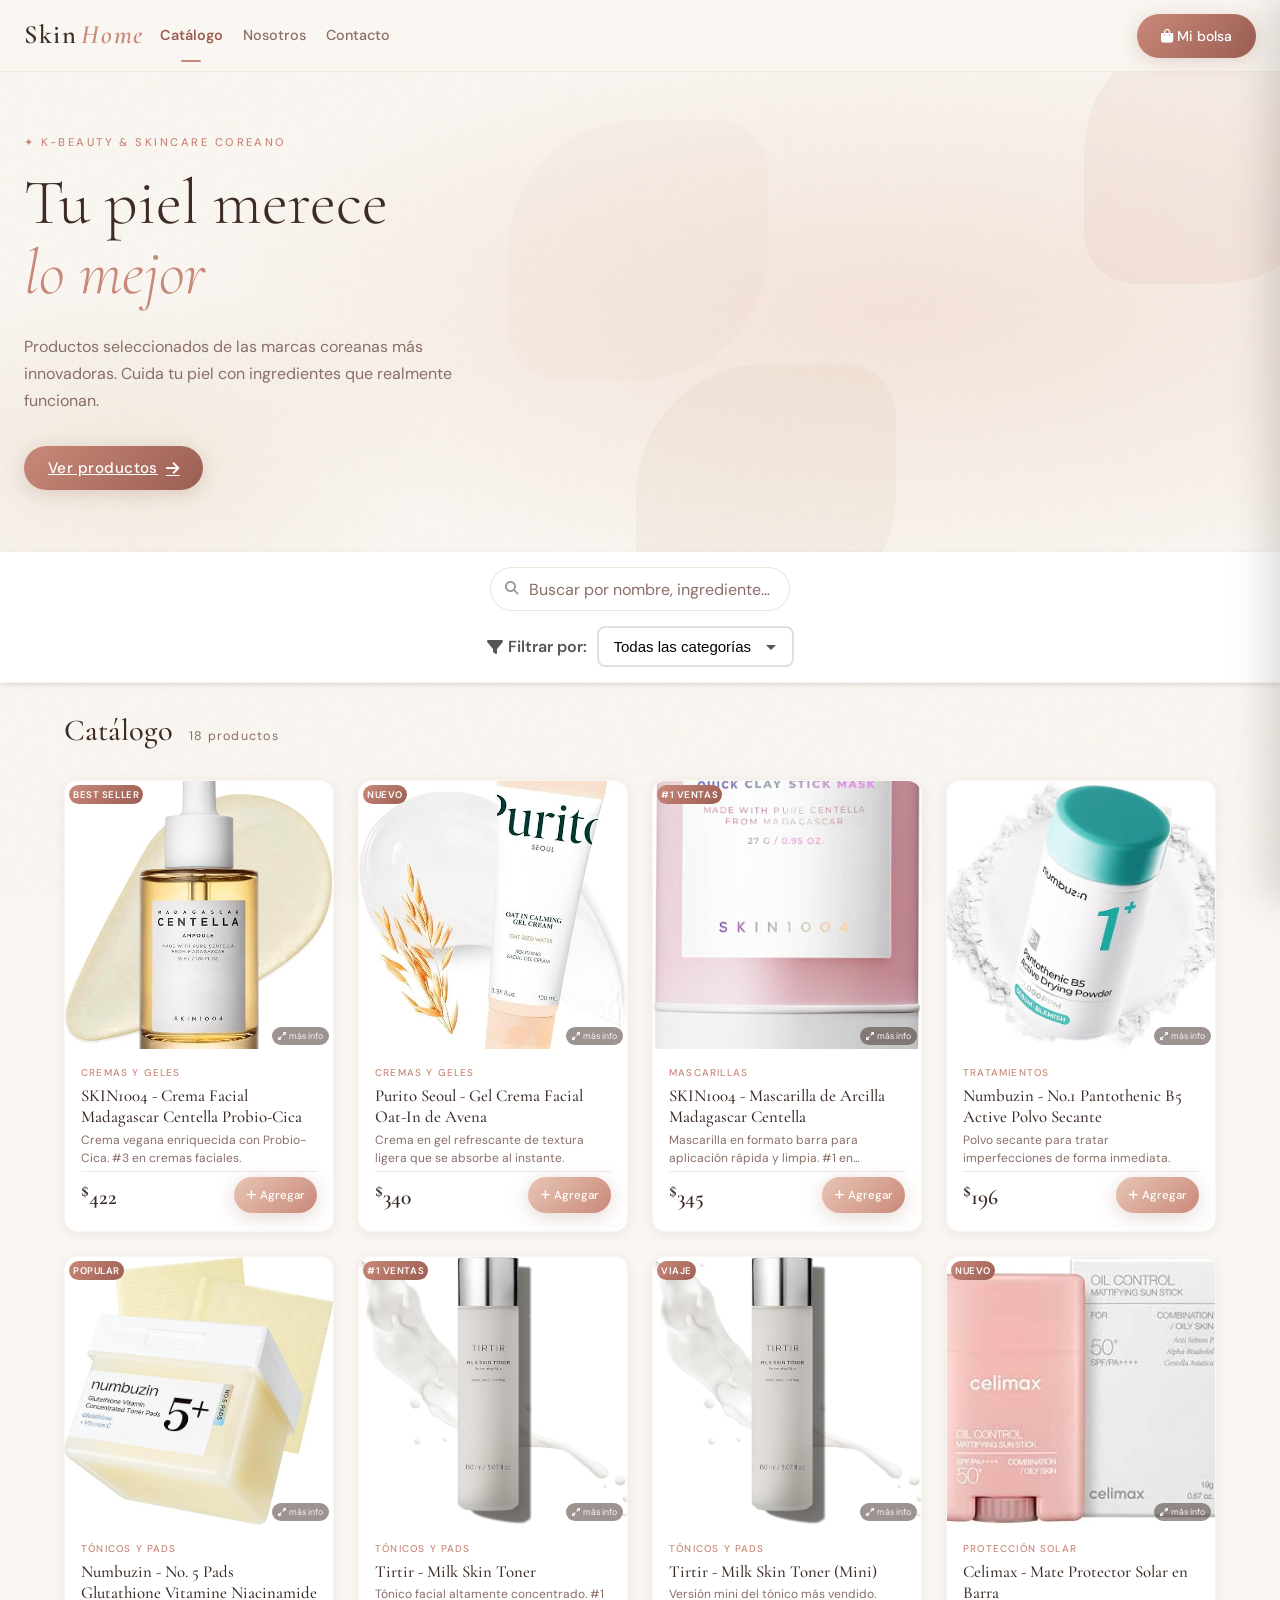
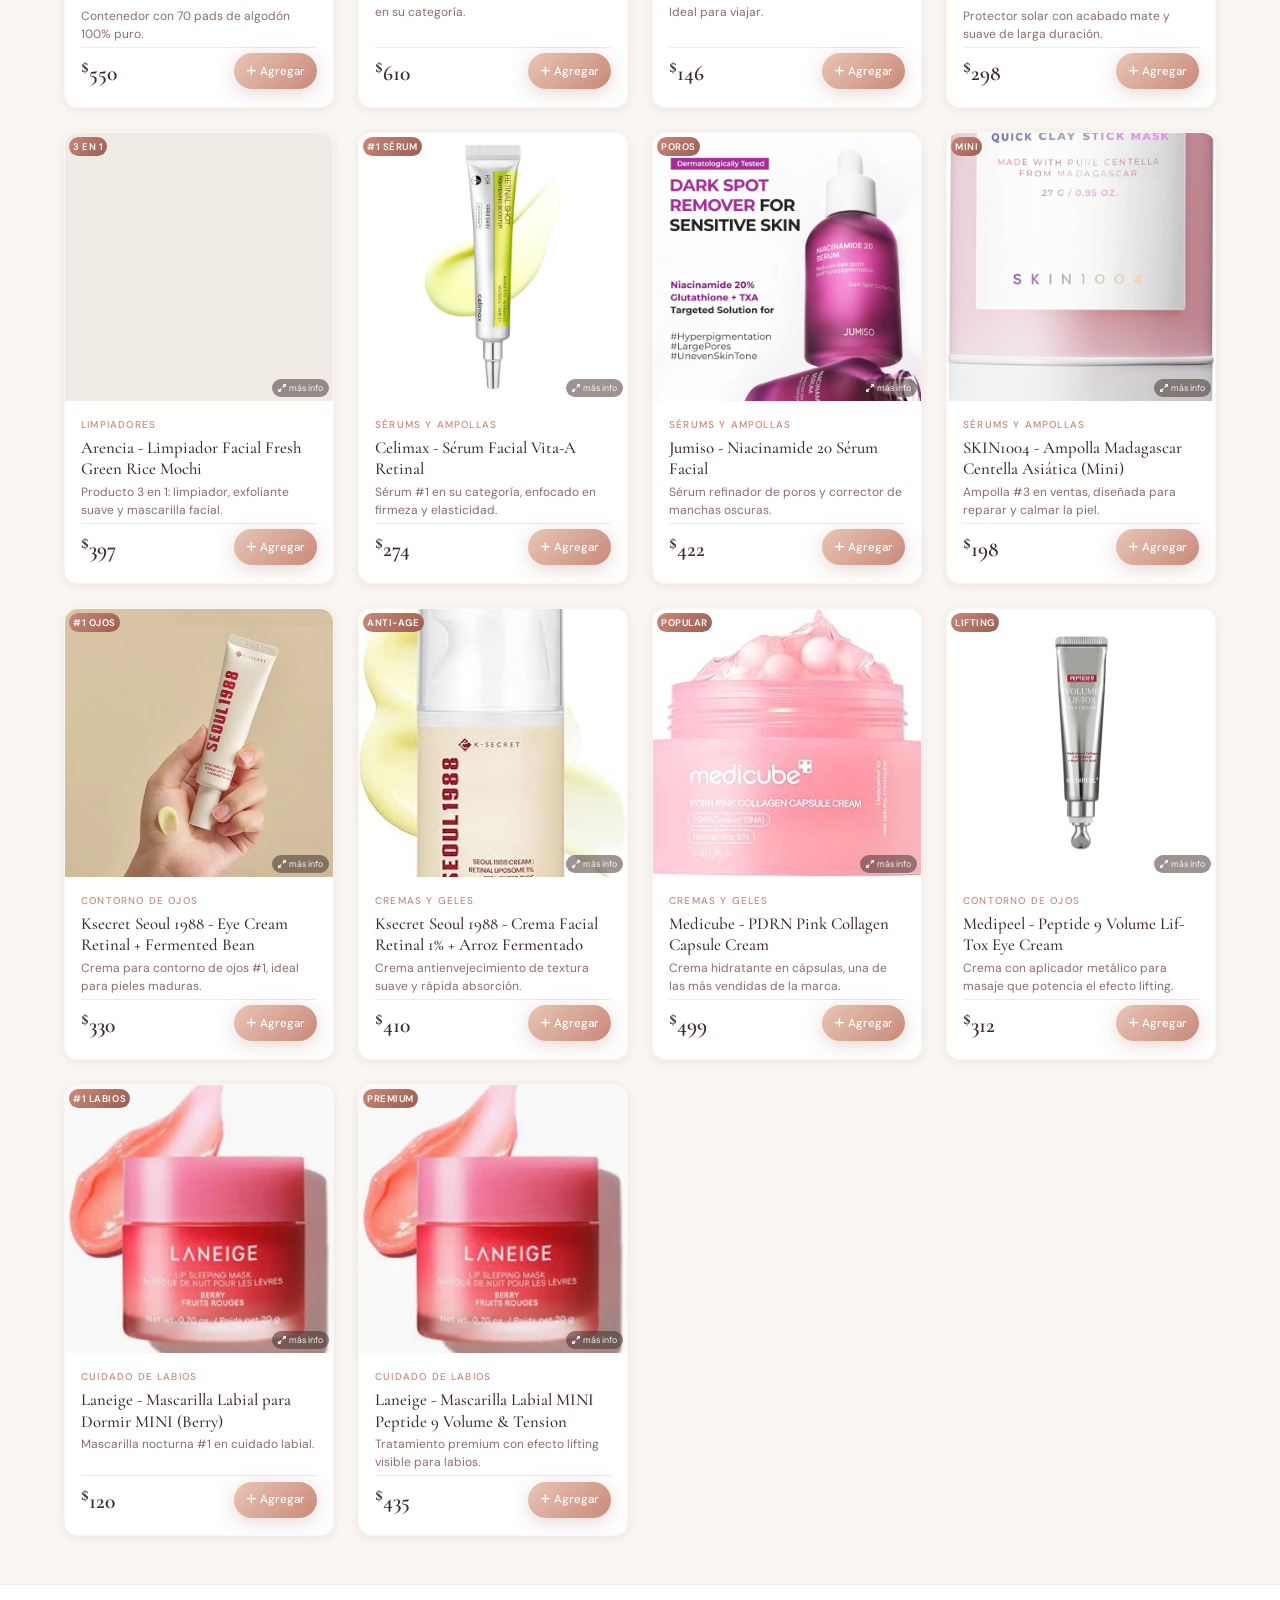
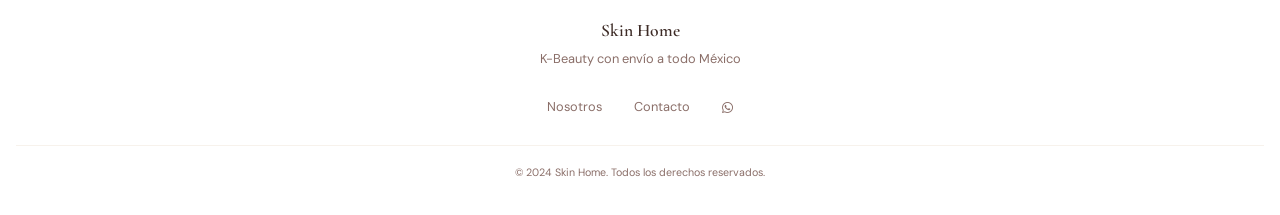
==== commit 267316b5: "Add files via upload" ====
--- a/index.html
+++ b/index.html
@@ -6,23 +6,14 @@
     <title>Skin Home – K-Beauty & Skincare | Catálogo</title>
     <meta name="description" content="Productos de skincare coreano seleccionados. Cremas, sérums, tónicos y más.">
     
-    <!-- Fuentes -->
     <link rel="preconnect" href="https://fonts.googleapis.com">
     <link rel="preconnect" href="https://fonts.gstatic.com" crossorigin>
     <link href="https://fonts.googleapis.com/css2?family=Cormorant+Garamond:ital,wght@0,300;0,400;0,500;0,600;1,300;1,400&family=DM+Sans:wght@300;400;500&display=swap" rel="stylesheet">
-    
-    <!-- Iconos -->
     <link rel="stylesheet" href="https://cdnjs.cloudflare.com/ajax/libs/font-awesome/6.4.0/css/all.min.css">
-    
-    <!-- Estilos -->
     <link rel="stylesheet" href="styles.css">
-    
-    <!-- Preload crítico -->
-    <link rel="preload" href="styles.css" as="style">
 </head>
 <body>
 
-    <!-- Header compartido -->
     <header class="site-header">
         <a class="logo" href="index.html">Skin <span>Home</span></a>
         
@@ -47,7 +38,7 @@
         </button>
     </header>
 
-    <!-- ═══ HERO ═══ -->
+    <!-- HERO -->
     <section class="hero">
         <div class="petal petal-1"></div>
         <div class="petal petal-2"></div>
@@ -62,29 +53,37 @@
         </div>
     </section>
 
-    <!-- ═══ CONTROLS ═══ -->
-    <div class="controls-bar" id="catalogo">
-        <div class="controls-inner">
-            <div class="search-wrap">
-                <i class="fas fa-search"></i>
-                <input type="text" id="searchInput" placeholder="Buscar por nombre, ingrediente…" aria-label="Buscar productos">
-            </div>
-            <div class="filters" role="tablist" aria-label="Filtros de categoría">
-                <button class="filter-btn active" data-category="all" role="tab" aria-selected="true">Todo</button>
-                <button class="filter-btn" data-category="cremas" role="tab">Cremas</button>
-                <button class="filter-btn" data-category="serums" role="tab">Sérums</button>
-                <button class="filter-btn" data-category="tonicos" role="tab">Tónicos</button>
-                <button class="filter-btn" data-category="mascarillas" role="tab">Mascarillas</button>
-                <button class="filter-btn" data-category="tratamientos" role="tab">Tratamientos</button>
-                <button class="filter-btn" data-category="limpiadores" role="tab">Limpiadores</button>
-                <button class="filter-btn" data-category="proteccion" role="tab">Solar</button>
-                <button class="filter-btn" data-category="ojos" role="tab">Ojos</button>
-                <button class="filter-btn" data-category="labios" role="tab">Labios</button>
-            </div>
+ <!-- CONTROLS -->
+<div class="controls-bar" id="catalogo">
+    <div class="controls-inner">
+        <!-- BARRA DE BÚSQUEDA FIJA -->
+        <div class="search-wrap">
+            <i class="fas fa-search"></i>
+            <input type="text" id="searchInput" placeholder="Buscar por nombre, ingrediente…" aria-label="Buscar productos">
+        </div>
+        
+        <!-- FILTROS COMO DROPDOWN -->
+        <div class="filter-dropdown">
+            <label for="categorySelect" class="filter-label">
+                <i class="fas fa-filter"></i> Filtrar por:
+            </label>
+            <select id="categorySelect" class="filter-select">
+                <option value="all">Todas las categorías</option>
+                <option value="cremas">Cremas</option>
+                <option value="serums">Sérums</option>
+                <option value="tonicos">Tónicos</option>
+                <option value="mascarillas">Mascarillas</option>
+                <option value="tratamientos">Tratamientos</option>
+                <option value="limpiadores">Limpiadores</option>
+                <option value="proteccion">Solar</option>
+                <option value="ojos">Ojos</option>
+                <option value="labios">Labios</option>
+            </select>
         </div>
     </div>
-
-    <!-- ═══ SHOP ═══ -->
+</div>
+
+    <!-- SHOP -->
     <section class="shop-section">
         <div class="section-header">
             <h2 class="section-title">Catálogo</h2>
@@ -93,7 +92,7 @@
         <div id="productsGrid" aria-live="polite"></div>
     </section>
 
-    <!-- ═══ FOOTER ═══ -->
+    <!-- FOOTER -->
     <footer class="site-footer">
         <div class="footer-content">
             <div class="footer-brand">
@@ -113,7 +112,74 @@
         </div>
     </footer>
 
-    <!-- ═══ CART MODAL ═══ (Solo en páginas que lo necesitan) -->
+    <!-- ═══ PRODUCT DETAIL MODAL ═══ -->
+    <div id="productModal" class="product-modal-overlay" role="dialog" aria-modal="true" aria-labelledby="modalProductTitle">
+        <div class="product-modal-backdrop" onclick="closeProductModal()"></div>
+        <div class="product-modal-panel">
+            <button class="product-modal-close close-btn" onclick="closeProductModal()" aria-label="Cerrar">
+                <i class="fas fa-times"></i>
+            </button>
+
+            <div class="product-modal-body">
+                <!-- Imagen -->
+                <div class="product-modal-image">
+                    <img id="modalProductImage" src="" alt="" loading="lazy">
+                    <span id="modalProductBadge" class="product-badge" style="display:none;"></span>
+                </div>
+
+                <!-- Info -->
+                <div class="product-modal-info">
+                    <span id="modalProductCategory" class="product-category"></span>
+                    <h2 id="modalProductTitle" class="product-modal-title"></h2>
+                    <p id="modalProductBrand" class="product-modal-brand"></p>
+
+                    <div class="product-modal-price-row">
+                        <span id="modalProductPrice" class="product-modal-price"></span>
+                        <span id="modalProductVolume" class="product-modal-volume"></span>
+                    </div>
+
+                    <!-- Descripción larga -->
+                    <div class="product-modal-section">
+                        <h3><i class="fas fa-leaf"></i> Descripción</h3>
+                        <p id="modalProductDesc"></p>
+                    </div>
+
+                    <!-- Beneficios -->
+                    <div class="product-modal-section" id="modalBenefitsSection">
+                        <h3><i class="fas fa-star"></i> Beneficios</h3>
+                        <ul id="modalProductBenefits" class="modal-list"></ul>
+                    </div>
+
+                    <!-- Modo de uso -->
+                    <div class="product-modal-section" id="modalUsageSection">
+                        <h3><i class="fas fa-hand-sparkles"></i> Cómo usarlo</h3>
+                        <p id="modalProductUsage"></p>
+                    </div>
+
+                    <!-- Ingredientes clave -->
+                    <div class="product-modal-section" id="modalIngredientsSection">
+                        <h3><i class="fas fa-flask"></i> Ingredientes clave</h3>
+                        <div id="modalProductIngredients" class="modal-tags"></div>
+                    </div>
+
+                    <!-- Tipo de piel -->
+                    <div class="product-modal-section" id="modalSkinTypeSection">
+                        <h3><i class="fas fa-user-circle"></i> Tipo de piel</h3>
+                        <div id="modalProductSkinType" class="modal-tags"></div>
+                    </div>
+
+                    <!-- Botón agregar -->
+                    <div class="product-modal-actions">
+                        <button class="btn-primary product-modal-add" id="modalAddToCart">
+                            <i class="fas fa-bag-shopping"></i> Agregar a mi bolsa
+                        </button>
+                    </div>
+                </div>
+            </div>
+        </div>
+    </div>
+
+    <!-- ═══ CART MODAL ═══ -->
     <div id="cartModal" class="modal-overlay">
         <div class="modal-backdrop" onclick="toggleCart()"></div>
         <div class="cart-drawer">
@@ -207,13 +273,9 @@
         </div>
     </div>
 
-    <!-- Script -->
     <script src="script.js" defer></script>
-    
-    <!-- Script para destacar página activa -->
     <script>
         document.addEventListener('DOMContentLoaded', () => {
-            // Marcar enlace activo según página actual
             const currentPage = window.location.pathname.split('/').pop() || 'index.html';
             document.querySelectorAll('.nav-link').forEach(link => {
                 const linkPage = link.getAttribute('href');
@@ -225,7 +287,124 @@
                     link.removeAttribute('aria-current');
                 }
             });
+
+            // Mobile menu toggle
+            const toggle = document.querySelector('.mobile-toggle');
+            const nav = document.querySelector('.main-nav');
+            if (toggle && nav) {
+                toggle.addEventListener('click', () => {
+                    const isOpen = nav.classList.toggle('active');
+                    toggle.setAttribute('aria-expanded', isOpen);
+                    toggle.querySelector('i').className = isOpen ? 'fas fa-times' : 'fas fa-bars';
+                });
+                // Cerrar al hacer clic en enlace
+                nav.querySelectorAll('.nav-link').forEach(link => {
+                    link.addEventListener('click', () => {
+                        nav.classList.remove('active');
+                        toggle.setAttribute('aria-expanded', 'false');
+                        toggle.querySelector('i').className = 'fas fa-bars';
+                    });
+                });
+            }
         });
+
+        // ── PRODUCT MODAL ──────────────────────────────────────
+        function openProductModal(productId) {
+            // Busca el producto en el array global de productos (definido en script.js)
+            if (typeof products === 'undefined') return;
+            const product = products.find(p => p.id === productId);
+            if (!product) return;
+
+            const modal = document.getElementById('productModal');
+
+            // Imagen
+            const img = document.getElementById('modalProductImage');
+            img.src = product.image || '';
+            img.alt = product.name;
+
+            // Badge
+            const badge = document.getElementById('modalProductBadge');
+            if (product.badge) {
+                badge.textContent = product.badge;
+                badge.style.display = 'inline-flex';
+            } else {
+                badge.style.display = 'none';
+            }
+
+            // Info básica
+            document.getElementById('modalProductCategory').textContent = product.category || '';
+            document.getElementById('modalProductTitle').textContent = product.name || '';
+            document.getElementById('modalProductBrand').textContent = product.brand || '';
+            document.getElementById('modalProductPrice').textContent = '$' + (product.price || '');
+            document.getElementById('modalProductVolume').textContent = product.volume || '';
+
+            // Descripción larga (usa longDescription si existe, si no description)
+            document.getElementById('modalProductDesc').textContent = product.longDescription || product.description || '';
+
+            // Beneficios
+            const benefitsSection = document.getElementById('modalBenefitsSection');
+            const benefitsList = document.getElementById('modalProductBenefits');
+            if (product.benefits && product.benefits.length) {
+                benefitsList.innerHTML = product.benefits.map(b => `<li><i class="fas fa-check"></i> ${b}</li>`).join('');
+                benefitsSection.style.display = 'block';
+            } else {
+                benefitsSection.style.display = 'none';
+            }
+
+            // Modo de uso
+            const usageSection = document.getElementById('modalUsageSection');
+            if (product.usage) {
+                document.getElementById('modalProductUsage').textContent = product.usage;
+                usageSection.style.display = 'block';
+            } else {
+                usageSection.style.display = 'none';
+            }
+
+            // Ingredientes clave
+            const ingredientsSection = document.getElementById('modalIngredientsSection');
+            const ingredientsDiv = document.getElementById('modalProductIngredients');
+            if (product.ingredients && product.ingredients.length) {
+                ingredientsDiv.innerHTML = product.ingredients.map(i => `<span class="modal-tag">${i}</span>`).join('');
+                ingredientsSection.style.display = 'block';
+            } else {
+                ingredientsSection.style.display = 'none';
+            }
+
+            // Tipo de piel
+            const skinTypeSection = document.getElementById('modalSkinTypeSection');
+            const skinTypeDiv = document.getElementById('modalProductSkinType');
+            if (product.skinType && product.skinType.length) {
+                skinTypeDiv.innerHTML = product.skinType.map(s => `<span class="modal-tag modal-tag--skin">${s}</span>`).join('');
+                skinTypeSection.style.display = 'block';
+            } else {
+                skinTypeSection.style.display = 'none';
+            }
+
+            // Botón agregar
+            const addBtn = document.getElementById('modalAddToCart');
+            addBtn.onclick = () => {
+                if (typeof addToCart === 'function') addToCart(productId);
+                closeProductModal();
+            };
+
+            // Abrir modal
+            modal.classList.add('active');
+            document.body.style.overflow = 'hidden';
+
+            // Cerrar con Escape
+            document.addEventListener('keydown', handleModalEsc);
+        }
+
+        function closeProductModal() {
+            const modal = document.getElementById('productModal');
+            modal.classList.remove('active');
+            document.body.style.overflow = '';
+            document.removeEventListener('keydown', handleModalEsc);
+        }
+
+        function handleModalEsc(e) {
+            if (e.key === 'Escape') closeProductModal();
+        }
     </script>
 </body>
 </html>
--- a/styles.css
+++ b/styles.css
@@ -2,17 +2,14 @@
    CONFIGURACIÓN INICIAL & VARIABLES
    ═══════════════════════════════════════════════════════════ */
 
-/* Reset moderno con mejor soporte */
 *, *::before, *::after {
   box-sizing: border-box;
   margin: 0;
   padding: 0;
-  -webkit-tap-highlight-color: transparent; /* Elimina highlight azul en móvil */
-}
-
-/* Variables CSS organizadas por categoría */
+  -webkit-tap-highlight-color: transparent;
+}
+
 :root {
-  /* 🎨 Colores */
   --color-cream:      #faf6f1;
   --color-blush:      #e8c5b5;
   --color-rose:       #c9897a;
@@ -24,18 +21,15 @@
   --color-text:       #2e1e1a;
   --color-text-light: #8a6e68;
   
-  /* 🎨 Gradientes */
   --gradient-soft:    linear-gradient(135deg, #e8c5b5 0%, #c9897a 100%);
   --gradient-deep:    linear-gradient(135deg, #c9897a 0%, #9b5e52 100%);
   --gradient-whatsapp: linear-gradient(135deg, #25D366 0%, #128C7E 100%);
   
-  /* 🌑 Sombras */
   --shadow-sm:  0 2px 12px rgba(61,43,38,.08);
   --shadow-md:  0 8px 32px rgba(61,43,38,.13);
   --shadow-lg:  0 20px 60px rgba(61,43,38,.18);
   --shadow-interactive: 0 4px 20px rgba(155,94,82,.25);
   
-  /* 📐 Espaciado y bordes */
   --radius-sm:   10px;
   --radius:      14px;
   --radius-lg:   24px;
@@ -47,25 +41,23 @@
   --spacing-xl:  2rem;
   --spacing-2xl: 3rem;
   
-  /* ⚡ Animaciones */
-  --transition-fast:  .2s cubic-bezier(.4,0,.2,1);
-  --transition:       .3s cubic-bezier(.4,0,.2,1);
-  --transition-slow:  .5s cubic-bezier(.4,0,.2,1);
+  --transition-fast:  .15s cubic-bezier(.4,0,.2,1);
+  --transition:       .28s cubic-bezier(.4,0,.2,1);
+  --transition-slow:  .45s cubic-bezier(.4,0,.2,1);
   
-  /* 📱 Z-Index escalonados */
   --z-sticky:   100;
   --z-header:   1000;
   --z-modal:    2000;
+  --z-product-modal: 2500;
   --z-checkout: 3000;
   --z-toast:    5000;
   
-  /* 📏 Layout */
-  --header-height: 72px;
+  --header-height: 64px;
   --container-max: 1200px;
-  --touch-target: 44px; /* Mínimo recomendado para elementos táctiles */
-}
-
-/* Preferencia de movimiento reducido (accesibilidad) */
+  --touch-target: 44px;
+}
+
+/* Movimiento reducido */
 @media (prefers-reduced-motion: reduce) {
   *, *::before, *::after {
     animation-duration: 0.01ms !important;
@@ -75,10 +67,11 @@
   }
 }
 
-/* Base optimizada */
 html {
   scroll-behavior: smooth;
-  -webkit-text-size-adjust: 100%; /* Previene zoom de texto en iOS */
+  -webkit-text-size-adjust: 100%;
+  /* Evita rebote en iOS al hacer scroll en modales */
+  height: 100%;
 }
 
 body {
@@ -88,23 +81,20 @@
   overflow-x: hidden;
   min-height: 100vh;
   line-height: 1.6;
-  -webkit-font-smoothing: antialiased; /* Mejor renderizado de texto */
+  -webkit-font-smoothing: antialiased;
   -moz-osx-font-smoothing: grayscale;
 }
 
-/* ─── NOISE OVERLAY OPTIMIZADO ───────────────────────────── */
 body::before {
   content: '';
   position: fixed;
   inset: 0;
-  /* SVG inline optimizado con menor complejidad */
   background-image: url("data:image/svg+xml,%3Csvg viewBox='0 0 128 128' xmlns='http://www.w3.org/2000/svg'%3E%3Cfilter id='n'%3E%3CfeTurbulence type='fractalNoise' baseFrequency='0.75' numOctaves='2'/%3E%3C/filter%3E%3Crect width='100%25' height='100%25' filter='url(%23n)' opacity='0.03'/%3E%3C/svg%3E");
   pointer-events: none;
   z-index: 0;
-  will-change: transform; /* Optimiza renderizado */
-}
-
-/* ─── UTILIDADES REUTILIZABLES ───────────────────────────── */
+}
+
+/* ─── UTILIDADES ─────────────────────────────────────────── */
 .sr-only {
   position: absolute;
   width: 1px; height: 1px;
@@ -113,45 +103,34 @@
   white-space: nowrap; border: 0;
 }
 
-.container {
-  max-width: var(--container-max);
-  margin: 0 auto;
-  padding: 0 var(--spacing-lg);
-}
-
-.visually-hidden {
-  position: absolute !important;
-  height: 1px; width: 1px;
-  overflow: hidden; clip: rect(1px, 1px, 1px, 1px);
-  white-space: nowrap;
-}
-
-/* ─── HEADER / NAV OPTIMIZADO ────────────────────────────── */
+/* En tu archivo .css */
+.descripcion-producto {
+  white-space: pre-line;
+}
+
+/* ─── HEADER ─────────────────────────────────────────────── */
 .site-header {
   position: fixed;
   top: 0; left: 0; right: 0;
   z-index: var(--z-header);
-  padding: 0 var(--spacing-lg);
+  padding: 0 var(--spacing-md);
   height: var(--header-height);
   display: flex;
   align-items: center;
   justify-content: space-between;
-  background: rgba(250,246,241,.92);
-  backdrop-filter: blur(12px);
-  -webkit-backdrop-filter: blur(12px); /* Safari */
+  gap: var(--spacing-sm);
+  background: rgba(250,246,241,.95);
+  backdrop-filter: blur(16px);
+  -webkit-backdrop-filter: blur(16px);
   border-bottom: 1px solid rgba(200,169,126,.2);
-  animation: slideDown .4s ease both;
-  will-change: transform;
-}
-
-@keyframes slideDown {
-  from { transform: translateY(-100%); opacity: 0; }
-  to   { transform: translateY(0); opacity: 1; }
+  /* Safe area para notch en iPhone */
+  padding-left: max(var(--spacing-md), env(safe-area-inset-left));
+  padding-right: max(var(--spacing-md), env(safe-area-inset-right));
 }
 
 .logo {
   font-family: 'Cormorant Garamond', serif;
-  font-size: clamp(1.4rem, 4vw, 1.65rem); /* Escalable */
+  font-size: clamp(1.3rem, 5vw, 1.65rem);
   font-weight: 600;
   letter-spacing: .06em;
   color: var(--color-bark);
@@ -159,73 +138,151 @@
   display: flex;
   align-items: center;
   gap: var(--spacing-xs);
-  min-height: var(--touch-target); /* Accesibilidad táctil */
-  padding: var(--spacing-xs);
+  flex-shrink: 0;
 }
 .logo span { color: var(--color-rose); font-style: italic; }
-.logo:focus-visible {
-  outline: 2px solid var(--color-rose);
-  outline-offset: 4px;
+
+.main-nav { display: none; }
+
+.nav-list {
+  display: flex;
+  list-style: none;
+  gap: var(--spacing-xs);
+}
+
+.nav-link {
+  font-size: 0.9rem;
+  font-weight: 500;
+  color: var(--color-text-light);
+  text-decoration: none;
+  padding: var(--spacing-xs) var(--spacing-sm);
   border-radius: var(--radius-sm);
-}
-
-.nav-actions { display: flex; gap: var(--spacing-sm); align-items: center; }
-
-/* Botón del carrito optimizado para móvil */
+  transition: var(--transition);
+  position: relative;
+  min-height: var(--touch-target);
+  display: inline-flex;
+  align-items: center;
+}
+.nav-link:hover,
+.nav-link.active { color: var(--color-bark); }
+.nav-link.active { color: var(--color-deep-rose); font-weight: 600; }
+.nav-link.active::after {
+  content: '';
+  position: absolute;
+  bottom: -4px; left: 50%;
+  transform: translateX(-50%);
+  width: 20px; height: 2px;
+  background: var(--color-rose);
+  border-radius: 2px;
+}
+
+.nav-actions { display: flex; align-items: center; margin-left: auto; }
+
 .cart-trigger {
   position: relative;
   background: var(--gradient-deep);
   color: #fff;
   border: none;
   cursor: pointer;
-  padding: var(--spacing-sm) var(--spacing-lg);
+  padding: var(--spacing-xs) var(--spacing-md);
   border-radius: var(--radius-full);
   font-family: inherit;
-  font-size: 0.875rem;
+  font-size: 0.85rem;
   font-weight: 500;
   display: flex;
   align-items: center;
-  gap: var(--spacing-sm);
+  gap: var(--spacing-xs);
   transition: var(--transition);
   box-shadow: var(--shadow-interactive);
   min-height: var(--touch-target);
-  min-width: var(--touch-target);
-  touch-action: manipulation; /* Mejora respuesta táctil */
-  -webkit-tap-highlight-color: transparent;
-}
-.cart-trigger:hover { 
-  transform: translateY(-2px); 
-  box-shadow: 0 8px 24px rgba(155,94,82,.45); 
-}
-.cart-trigger:active { 
-  transform: translateY(0); 
-  transition-duration: var(--transition-fast);
-}
-.cart-trigger:focus-visible {
-  outline: 2px solid var(--color-white);
-  outline-offset: 2px;
-}
+  touch-action: manipulation;
+}
+.cart-trigger:active { transform: scale(0.97); }
 
 .cart-count {
   background: #fff;
   color: var(--color-deep-rose);
-  font-size: 0.7rem;
+  font-size: 0.65rem;
   font-weight: 700;
-  width: 20px; height: 20px;
+  width: 18px; height: 18px;
   border-radius: 50%;
   display: flex; align-items: center; justify-content: center;
   flex-shrink: 0;
 }
 
-/* ─── HERO SECTION OPTIMIZADA ────────────────────────────── */
+/* Menú hamburguesa */
+.mobile-toggle {
+  display: flex;
+  align-items: center;
+  justify-content: center;
+  width: var(--touch-target);
+  height: var(--touch-target);
+  background: transparent;
+  border: none;
+  color: var(--color-bark);
+  font-size: 1.15rem;
+  cursor: pointer;
+  border-radius: var(--radius-sm);
+  transition: var(--transition);
+  flex-shrink: 0;
+}
+.mobile-toggle:hover { background: var(--color-mist); }
+
+/* Nav móvil desplegable */
+@media (max-width: 900px) {
+  .main-nav {
+    display: block;
+    position: absolute;
+    top: 100%;
+    left: 0; right: 0;
+    background: var(--color-white);
+    border-bottom: 1px solid rgba(200,169,126,.2);
+    padding: var(--spacing-sm) var(--spacing-lg) var(--spacing-md);
+    transform: translateY(-8px);
+    opacity: 0;
+    visibility: hidden;
+    pointer-events: none;
+    transition: var(--transition);
+    z-index: 999;
+    box-shadow: var(--shadow-md);
+  }
+  .main-nav.active {
+    transform: translateY(0);
+    opacity: 1;
+    visibility: visible;
+    pointer-events: all;
+  }
+  .nav-list { flex-direction: column; gap: 0; }
+  .nav-link {
+    padding: var(--spacing-sm) var(--spacing-xs);
+    font-size: 1rem;
+    border-bottom: 1px solid rgba(200,169,126,.1);
+  }
+  .nav-list li:last-child .nav-link { border-bottom: none; }
+  .nav-link.active::after { left: 0; transform: none; bottom: 0; }
+  .cart-text { display: none; }
+}
+
+@media (min-width: 901px) {
+  .mobile-toggle { display: none; }
+  .main-nav { display: block; }
+  .cart-text { display: inline; }
+  .site-header { padding: 0 var(--spacing-lg); }
+  .cart-trigger { padding: var(--spacing-sm) var(--spacing-lg); font-size: 0.875rem; }
+}
+
+/* ─── HERO ───────────────────────────────────────────────── */
 .hero {
   margin-top: var(--header-height);
-  min-height: clamp(400px, 60vh, 500px); /* Responsive height */
+  min-height: clamp(360px, 55vh, 480px);
   display: flex;
   align-items: center;
   position: relative;
   overflow: hidden;
-  padding: var(--spacing-2xl) var(--spacing-lg) var(--spacing-xl);
+  padding: var(--spacing-xl) var(--spacing-md);
+  /* Safe area */
+  padding-left: max(var(--spacing-md), env(safe-area-inset-left));
+  padding-right: max(var(--spacing-md), env(safe-area-inset-right));
 }
 
 .hero::before {
@@ -241,17 +298,22 @@
 .hero-content {
   position: relative;
   max-width: 640px;
-  animation: fadeUp .6s .1s ease both;
   z-index: 1;
+  animation: fadeUp .5s ease both;
 }
 
 @keyframes fadeUp {
-  from { transform: translateY(20px); opacity: 0; }
+  from { transform: translateY(18px); opacity: 0; }
   to   { transform: translateY(0); opacity: 1; }
 }
 
+@keyframes slideDown {
+  from { transform: translateY(-100%); opacity: 0; }
+  to   { transform: translateY(0); opacity: 1; }
+}
+
 .hero-eyebrow {
-  font-size: clamp(0.7rem, 2.5vw, 0.75rem);
+  font-size: 0.7rem;
   letter-spacing: .22em;
   text-transform: uppercase;
   color: var(--color-rose);
@@ -262,33 +324,31 @@
 
 .hero-title {
   font-family: 'Cormorant Garamond', serif;
-  font-size: clamp(2.2rem, 8vw, 4rem); /* Escala fluida */
+  font-size: clamp(2rem, 10vw, 4rem);
   font-weight: 300;
   line-height: 1.1;
   color: var(--color-bark);
   margin-bottom: var(--spacing-lg);
-  word-wrap: break-word; /* Previene desbordamiento en móvil */
 }
 .hero-title em { font-style: italic; color: var(--color-rose); }
 
 .hero-sub {
-  font-size: clamp(0.95rem, 2.5vw, 1rem);
+  font-size: clamp(0.9rem, 3vw, 1rem);
   color: var(--color-text-light);
   line-height: 1.7;
   max-width: 440px;
   margin-bottom: var(--spacing-xl);
 }
 
-/* Pétalos flotantes - desactivados en móvil para rendimiento */
 .petal {
   position: absolute;
-  width: clamp(120px, 30vw, 260px);
+  width: clamp(100px, 28vw, 260px);
   aspect-ratio: 1;
   border-radius: 50% 20% 50% 20%;
-  opacity: .1;
+  opacity: .09;
   animation: float 10s ease-in-out infinite;
+  pointer-events: none;
   will-change: transform;
-  pointer-events: none;
 }
 .petal-1 { background: var(--color-rose); top: -10%; right: -5%; animation-delay: 0s; }
 .petal-2 { background: var(--color-gold); bottom: -15%; right: 30%; animation-delay: -3s; }
@@ -296,36 +356,35 @@
 
 @keyframes float {
   0%, 100% { transform: translateY(0) rotate(0deg); }
-  50% { transform: translateY(-15px) rotate(5deg); }
-}
-
-/* ─── CONTROLS BAR (Search + Filters) ────────────────────── */
+  50%       { transform: translateY(-12px) rotate(4deg); }
+}
+
+/* ─── CONTROLS BAR ───────────────────────────────────────── */
 .controls-bar {
   position: sticky;
   top: var(--header-height);
   z-index: var(--z-sticky);
-  background: rgba(250,246,241,.95);
-  backdrop-filter: blur(10px);
-  -webkit-backdrop-filter: blur(10px);
+  background: rgba(250,246,241,.97);
+  backdrop-filter: blur(12px);
+  -webkit-backdrop-filter: blur(12px);
   border-bottom: 1px solid rgba(200,169,126,.15);
-  padding: var(--spacing-md) var(--spacing-lg);
-  will-change: transform;
+  padding: var(--spacing-sm) var(--spacing-md);
+  /* Safe area */
+  padding-left: max(var(--spacing-md), env(safe-area-inset-left));
+  padding-right: max(var(--spacing-md), env(safe-area-inset-right));
 }
 
 .controls-inner {
   max-width: var(--container-max);
   margin: 0 auto;
   display: flex;
-  flex-wrap: wrap;
-  gap: var(--spacing-md);
-  align-items: center;
-}
-
-/* Búsqueda optimizada para móvil */
+  flex-direction: column;
+  gap: var(--spacing-sm);
+}
+
 .search-wrap {
   position: relative;
-  flex: 1;
-  min-width: 200px;
+  width: 100%;
 }
 .search-wrap i {
   position: absolute;
@@ -337,68 +396,88 @@
 }
 #searchInput {
   width: 100%;
-  padding: var(--spacing-sm) var(--spacing-md) var(--spacing-sm) 2.5rem;
+  padding: 0.6rem var(--spacing-md) 0.6rem 2.4rem;
   border: 1.5px solid rgba(200,169,126,.3);
   border-radius: var(--radius-full);
   background: var(--color-white);
   font-family: inherit;
-  font-size: 1rem; /* Previene zoom en iOS */
+  font-size: 16px; /* Evita zoom en iOS */
   color: var(--color-text);
   outline: none;
   transition: var(--transition);
-  min-height: var(--touch-target);
-}
-#searchInput:focus { 
-  border-color: var(--color-rose); 
-  box-shadow: 0 0 0 3px rgba(201,137,122,.15); 
+  height: var(--touch-target);
+}
+#searchInput:focus {
+  border-color: var(--color-rose);
+  box-shadow: 0 0 0 3px rgba(201,137,122,.12);
 }
 #searchInput::placeholder { color: var(--color-text-light); }
 
-/* Filtros con scroll horizontal en móvil */
+/* Filtros: scroll horizontal sin scrollbar visible */
 .filters {
   display: flex;
-  gap: var(--spacing-xs);
-  flex-wrap: wrap;
-  -webkit-overflow-scrolling: touch; /* Scroll suave en iOS */
-}
+  gap: 0.5rem;
+  overflow-x: auto;
+  overflow-y: hidden;
+  -webkit-overflow-scrolling: touch;
+  scrollbar-width: none;
+  padding-bottom: 2px;
+  /* Sangría para dar espacio al scroll */
+  margin: 0 calc(-1 * max(var(--spacing-md), env(safe-area-inset-left)));
+  padding-left: max(var(--spacing-md), env(safe-area-inset-left));
+  padding-right: max(var(--spacing-md), env(safe-area-inset-right));
+}
+.filters::-webkit-scrollbar { display: none; }
 
 .filter-btn {
   border: 1.5px solid rgba(200,169,126,.35);
   background: transparent;
   color: var(--color-text-light);
-  padding: var(--spacing-xs) var(--spacing-md);
+  padding: 0.45rem 1rem;
   border-radius: var(--radius-full);
   font-family: inherit;
-  font-size: clamp(0.75rem, 2.5vw, 0.8rem);
+  font-size: 0.78rem;
   font-weight: 500;
   cursor: pointer;
   transition: var(--transition);
   white-space: nowrap;
+  flex-shrink: 0;
   min-height: var(--touch-target);
-  min-width: var(--touch-target);
-  display: inline-flex;
-  align-items: center;
-  justify-content: center;
   touch-action: manipulation;
 }
-.filter-btn:hover { border-color: var(--color-rose); color: var(--color-rose); }
-.filter-btn:active { transform: scale(0.98); transition-duration: var(--transition-fast); }
+.filter-btn:active { transform: scale(0.97); }
 .filter-btn.active {
   background: var(--gradient-deep);
   border-color: transparent;
   color: #fff;
   box-shadow: var(--shadow-interactive);
 }
-.filter-btn:focus-visible {
-  outline: 2px solid var(--color-rose);
-  outline-offset: 2px;
+
+@media (min-width: 901px) {
+  .controls-inner {
+    flex-direction: row;
+    align-items: center;
+    gap: var(--spacing-md);
+  }
+  .search-wrap { max-width: 300px; flex-shrink: 0; }
+  .filters {
+    overflow: visible;
+    flex-wrap: wrap;
+    margin: 0;
+    padding: 0;
+  }
 }
 
 /* ─── SHOP SECTION ───────────────────────────────────────── */
 .shop-section {
   max-width: var(--container-max);
   margin: 0 auto;
-  padding: var(--spacing-xl) var(--spacing-lg) var(--spacing-2xl);
+  padding: var(--spacing-lg) var(--spacing-md) var(--spacing-2xl);
+  /* Safe area */
+  padding-left: max(var(--spacing-md), env(safe-area-inset-left));
+  padding-right: max(var(--spacing-md), env(safe-area-inset-right));
+  /* Safe area bottom para iPhone con Home indicator */
+  padding-bottom: max(var(--spacing-2xl), calc(var(--spacing-xl) + env(safe-area-inset-bottom)));
   position: relative;
   z-index: 1;
 }
@@ -412,46 +491,65 @@
 }
 .section-title {
   font-family: 'Cormorant Garamond', serif;
-  font-size: clamp(1.5rem, 4vw, 1.9rem);
+  font-size: clamp(1.4rem, 5vw, 1.9rem);
   font-weight: 500;
   color: var(--color-bark);
 }
 .section-count {
-  font-size: 0.8rem;
+  font-size: 0.78rem;
   color: var(--color-text-light);
   letter-spacing: .1em;
 }
 
-/* Grid de productos responsive */
+/* Grid: 2 columnas en móvil, más en pantallas grandes */
 #productsGrid {
   display: grid;
-  grid-template-columns: repeat(auto-fill, minmax(clamp(140px, 45vw, 260px), 1fr));
-  gap: var(--spacing-lg);
-}
-
-/* Tarjeta de producto optimizada */
+  grid-template-columns: repeat(2, 1fr);
+  gap: var(--spacing-sm);
+}
+
+@media (min-width: 480px) {
+  #productsGrid { gap: var(--spacing-md); }
+}
+@media (min-width: 640px) {
+  #productsGrid { grid-template-columns: repeat(3, 1fr); }
+}
+@media (min-width: 900px) {
+  #productsGrid { grid-template-columns: repeat(auto-fill, minmax(220px, 1fr)); gap: var(--spacing-lg); }
+}
+@media (min-width: 1200px) {
+  #productsGrid { grid-template-columns: repeat(4, 1fr); }
+}
+
+/* ─── PRODUCT CARD ───────────────────────────────────────── */
 .product-card {
   background: var(--color-white);
-  border-radius: var(--radius-lg);
+  border-radius: var(--radius);
   overflow: hidden;
   box-shadow: var(--shadow-sm);
-  transition: var(--transition);
-  animation: fadeUp .4s ease both;
   border: 1px solid rgba(200,169,126,.1);
   display: flex;
   flex-direction: column;
-  will-change: transform;
-}
-.product-card:hover {
-  transform: translateY(-4px);
-  box-shadow: var(--shadow-lg);
-}
-@media (hover: none) {
-  .product-card:hover { transform: none; } /* Desactiva hover en táctil */
-}
-
-/* Animación escalonada simplificada */
-.product-card { animation-delay: calc(var(--i, 0) * 0.03s); }
+  cursor: pointer;
+  transition: transform var(--transition), box-shadow var(--transition);
+  animation: fadeUp .35s ease both;
+  animation-delay: calc(var(--i, 0) * 0.025s);
+  -webkit-user-select: none;
+  user-select: none;
+}
+/* Hover solo en dispositivos con mouse */
+@media (hover: hover) and (pointer: fine) {
+  .product-card:hover {
+    transform: translateY(-4px);
+    box-shadow: var(--shadow-lg);
+  }
+  .product-card:hover .product-image img { transform: scale(1.05); }
+}
+/* Feedback táctil en touch */
+.product-card:active {
+  transform: scale(0.98);
+  transition-duration: var(--transition-fast);
+}
 
 .product-image {
   position: relative;
@@ -465,33 +563,52 @@
   transition: transform var(--transition-slow);
   display: block;
 }
-.product-card:hover .product-image img { transform: scale(1.05); }
 
 .product-badge {
   position: absolute;
-  top: var(--spacing-sm); left: var(--spacing-sm);
+  top: var(--spacing-xs); left: var(--spacing-xs);
   background: var(--gradient-deep);
   color: #fff;
-  font-size: 0.65rem;
+  font-size: 0.6rem;
   font-weight: 600;
-  letter-spacing: .08em;
+  letter-spacing: .06em;
   text-transform: uppercase;
-  padding: var(--spacing-xs) var(--spacing-sm);
+  padding: 2px var(--spacing-xs);
   border-radius: var(--radius-full);
-  box-shadow: 0 2px 10px rgba(155,94,82,.3);
-}
+}
+
+/* Indicador "toca para más info" — sutil */
+.product-tap-hint {
+  position: absolute;
+  bottom: var(--spacing-xs);
+  right: var(--spacing-xs);
+  background: rgba(61,43,38,.5);
+  color: rgba(255,255,255,.9);
+  font-size: 0.55rem;
+  padding: 2px 6px;
+  border-radius: var(--radius-full);
+  display: flex;
+  align-items: center;
+  gap: 3px;
+  pointer-events: none;
+}
+.product-tap-hint i { font-size: 0.5rem; }
 
 .product-info {
-  padding: var(--spacing-md);
+  padding: var(--spacing-sm);
   display: flex;
   flex-direction: column;
-  gap: var(--spacing-xs);
+  gap: 3px;
   flex: 1;
 }
 
+@media (min-width: 640px) {
+  .product-info { padding: var(--spacing-md); gap: var(--spacing-xs); }
+}
+
 .product-category {
-  font-size: 0.68rem;
-  letter-spacing: .14em;
+  font-size: 0.62rem;
+  letter-spacing: .12em;
   text-transform: uppercase;
   color: var(--color-rose);
   font-weight: 500;
@@ -499,96 +616,383 @@
 
 .product-title {
   font-family: 'Cormorant Garamond', serif;
-  font-size: clamp(0.95rem, 3vw, 1.05rem);
+  font-size: clamp(0.88rem, 3vw, 1.05rem);
   font-weight: 500;
   line-height: 1.3;
   color: var(--color-bark);
   display: -webkit-box;
-  -webkit-line-clamp: 2; /* Limita a 2 líneas */
+  -webkit-line-clamp: 2;
   -webkit-box-orient: vertical;
   overflow: hidden;
 }
 
 .product-description {
-  font-size: 0.8rem;
+  font-size: 0.75rem;
   color: var(--color-text-light);
-  line-height: 1.5;
+  line-height: 1.45;
   display: -webkit-box;
   -webkit-line-clamp: 2;
   -webkit-box-orient: vertical;
   overflow: hidden;
 }
 
+/* Ocultar descripción en móvil muy pequeño para compactar */
+@media (max-width: 360px) {
+  .product-description { display: none; }
+}
+
 .product-footer {
   display: flex;
   align-items: center;
   justify-content: space-between;
   margin-top: auto;
-  padding-top: var(--spacing-sm);
+  padding-top: var(--spacing-xs);
   border-top: 1px solid var(--color-mist);
-  gap: var(--spacing-sm);
+  gap: var(--spacing-xs);
+}
+
+/* En móvil muy pequeño, apilar precio y botón */
+@media (max-width: 360px) {
+  .product-footer {
+    flex-direction: column;
+    align-items: stretch;
+  }
+  .add-to-cart { width: 100%; justify-content: center; }
 }
 
 .product-price {
   font-family: 'Cormorant Garamond', serif;
-  font-size: clamp(1.2rem, 4vw, 1.4rem);
+  font-size: clamp(1.1rem, 4vw, 1.35rem);
   font-weight: 600;
   color: var(--color-bark);
   white-space: nowrap;
 }
-.product-price::before { content: '$'; font-size: 0.9em; vertical-align: super; }
-
-/* Botón agregar al carrito - área táctil mejorada */
+.product-price::before { content: '$'; font-size: 0.85em; vertical-align: super; }
+
 .add-to-cart {
   background: var(--gradient-soft);
   border: none;
   color: #fff;
-  padding: var(--spacing-sm) var(--spacing-md);
+  padding: 0.4rem 0.75rem;
   border-radius: var(--radius-full);
   font-family: inherit;
-  font-size: 0.8rem;
+  font-size: 0.72rem;
   font-weight: 500;
   cursor: pointer;
   display: inline-flex;
   align-items: center;
   justify-content: center;
-  gap: var(--spacing-xs);
+  gap: 4px;
   transition: var(--transition);
   box-shadow: var(--shadow-interactive);
-  min-height: var(--touch-target);
-  min-width: var(--touch-target);
+  min-height: 36px;
+  min-width: 36px;
   touch-action: manipulation;
   flex-shrink: 0;
-}
-.add-to-cart:hover {
-  background: var(--gradient-deep);
-  transform: scale(1.03);
-  box-shadow: 0 6px 20px rgba(155,94,82,.4);
-}
-.add-to-cart:active { transform: scale(0.98); transition-duration: var(--transition-fast); }
-.add-to-cart:focus-visible {
-  outline: 2px solid var(--color-white);
-  outline-offset: 2px;
-}
-
-/* Estado vacío */
+  /* Detener propagación al card (evitar abrir modal al agregar) */
+}
+@media (hover: hover) and (pointer: fine) {
+  .add-to-cart:hover {
+    background: var(--gradient-deep);
+    transform: scale(1.04);
+  }
+}
+.add-to-cart:active { transform: scale(0.96); }
+
 .empty-state {
   text-align: center;
   padding: var(--spacing-2xl) var(--spacing-lg);
   color: var(--color-text-light);
   grid-column: 1 / -1;
 }
-.empty-state i { 
-  font-size: clamp(2rem, 8vw, 2.5rem); 
-  margin-bottom: var(--spacing-md); 
-  color: var(--color-blush); 
-}
-.empty-state p { 
-  font-family: 'Cormorant Garamond', serif; 
-  font-size: clamp(1.1rem, 4vw, 1.3rem); 
-}
-
-/* ─── CART MODAL (Drawer) ────────────────────────────────── */
+.empty-state i {
+  font-size: 2.5rem;
+  margin-bottom: var(--spacing-md);
+  color: var(--color-blush);
+  display: block;
+}
+.empty-state p {
+  font-family: 'Cormorant Garamond', serif;
+  font-size: 1.3rem;
+}
+
+/* ═══════════════════════════════════════════════════════════
+   PRODUCT DETAIL MODAL
+   ═══════════════════════════════════════════════════════════ */
+
+.product-modal-overlay {
+  position: fixed;
+  inset: 0;
+  z-index: var(--z-product-modal);
+  pointer-events: none;
+  display: flex;
+  align-items: flex-end; /* Bottom sheet en móvil */
+  justify-content: center;
+}
+
+.product-modal-overlay.active { pointer-events: all; }
+
+.product-modal-backdrop {
+  position: absolute;
+  inset: 0;
+  background: rgba(61,43,38,.55);
+  backdrop-filter: blur(4px);
+  -webkit-backdrop-filter: blur(4px);
+  opacity: 0;
+  transition: opacity var(--transition);
+}
+.product-modal-overlay.active .product-modal-backdrop { opacity: 1; }
+
+/* Panel: bottom sheet en móvil, centrado en tablet/desktop */
+.product-modal-panel {
+  position: relative;
+  background: var(--color-cream);
+  width: 100%;
+  max-height: 92dvh; /* dvh para considerar barra de navegación móvil */
+  overflow-y: auto;
+  -webkit-overflow-scrolling: touch;
+  overscroll-behavior: contain;
+  border-radius: var(--radius-lg) var(--radius-lg) 0 0;
+  box-shadow: var(--shadow-lg);
+  transform: translateY(100%);
+  opacity: 0;
+  transition: transform var(--transition), opacity var(--transition);
+  will-change: transform;
+  /* Safe area bottom */
+  padding-bottom: env(safe-area-inset-bottom);
+}
+.product-modal-overlay.active .product-modal-panel {
+  transform: translateY(0);
+  opacity: 1;
+}
+
+/* Handle visual para arrastre */
+.product-modal-panel::before {
+  content: '';
+  display: block;
+  width: 40px; height: 4px;
+  background: rgba(200,169,126,.4);
+  border-radius: 2px;
+  margin: var(--spacing-sm) auto var(--spacing-xs);
+  flex-shrink: 0;
+}
+
+.product-modal-close {
+  position: absolute;
+  top: var(--spacing-sm);
+  right: var(--spacing-md);
+  z-index: 2;
+}
+
+/* En tablet y desktop: modal centrado */
+@media (min-width: 640px) {
+  .product-modal-overlay {
+    align-items: center;
+    padding: var(--spacing-md);
+  }
+  .product-modal-panel {
+    width: min(700px, 100%);
+    max-height: 88vh;
+    border-radius: var(--radius-lg);
+    transform: scale(0.96) translateY(12px);
+  }
+  .product-modal-overlay.active .product-modal-panel {
+    transform: scale(1) translateY(0);
+  }
+  .product-modal-panel::before { display: none; }
+}
+
+/* Layout interno del modal */
+.product-modal-body {
+  display: grid;
+  grid-template-columns: 1fr;
+  gap: 0;
+}
+
+@media (min-width: 640px) {
+  .product-modal-body {
+    grid-template-columns: 240px 1fr;
+    gap: 0;
+  }
+}
+
+@media (min-width: 768px) {
+  .product-modal-body {
+    grid-template-columns: 280px 1fr;
+  }
+}
+
+/* Imagen del modal */
+.product-modal-image {
+  position: relative;
+  aspect-ratio: 1;
+  overflow: hidden;
+  background: var(--color-mist);
+  flex-shrink: 0;
+}
+
+@media (min-width: 640px) {
+  .product-modal-image {
+    aspect-ratio: auto;
+    min-height: 300px;
+    border-radius: var(--radius-lg) 0 0 var(--radius-lg);
+  }
+}
+
+.product-modal-image img {
+  width: 100%; height: 100%;
+  object-fit: cover;
+  display: block;
+}
+
+.product-modal-image .product-badge {
+  top: var(--spacing-sm); left: var(--spacing-sm);
+  font-size: 0.65rem;
+  padding: 4px var(--spacing-sm);
+}
+
+/* Info del modal */
+.product-modal-info {
+  padding: var(--spacing-md) var(--spacing-md) var(--spacing-lg);
+  display: flex;
+  flex-direction: column;
+  gap: var(--spacing-sm);
+  overflow-y: auto;
+  -webkit-overflow-scrolling: touch;
+}
+
+@media (min-width: 640px) {
+  .product-modal-info {
+    padding: var(--spacing-lg);
+    max-height: 88vh;
+    overflow-y: auto;
+  }
+}
+
+.product-modal-title {
+  font-family: 'Cormorant Garamond', serif;
+  font-size: clamp(1.3rem, 5vw, 1.7rem);
+  font-weight: 500;
+  line-height: 1.2;
+  color: var(--color-bark);
+}
+
+.product-modal-brand {
+  font-size: 0.8rem;
+  color: var(--color-text-light);
+  font-style: italic;
+}
+
+.product-modal-price-row {
+  display: flex;
+  align-items: baseline;
+  gap: var(--spacing-sm);
+  flex-wrap: wrap;
+}
+
+.product-modal-price {
+  font-family: 'Cormorant Garamond', serif;
+  font-size: 1.8rem;
+  font-weight: 600;
+  color: var(--color-bark);
+  line-height: 1;
+}
+
+.product-modal-volume {
+  font-size: 0.8rem;
+  color: var(--color-text-light);
+  background: var(--color-mist);
+  padding: 3px 10px;
+  border-radius: var(--radius-full);
+}
+
+/* Secciones del modal */
+.product-modal-section {
+  border-top: 1px solid rgba(200,169,126,.15);
+  padding-top: var(--spacing-sm);
+}
+
+.product-modal-section h3 {
+  font-family: 'DM Sans', sans-serif;
+  font-size: 0.75rem;
+  font-weight: 600;
+  letter-spacing: .1em;
+  text-transform: uppercase;
+  color: var(--color-deep-rose);
+  margin-bottom: var(--spacing-xs);
+  display: flex;
+  align-items: center;
+  gap: var(--spacing-xs);
+}
+.product-modal-section h3 i {
+  font-size: 0.7rem;
+  opacity: .8;
+}
+
+.product-modal-section p {
+  font-size: 0.875rem;
+  color: var(--color-text-light);
+  line-height: 1.65;
+}
+
+/* Lista de beneficios */
+.modal-list {
+  list-style: none;
+  display: flex;
+  flex-direction: column;
+  gap: 4px;
+}
+.modal-list li {
+  font-size: 0.85rem;
+  color: var(--color-text);
+  display: flex;
+  align-items: flex-start;
+  gap: var(--spacing-sm);
+  line-height: 1.4;
+}
+.modal-list li i {
+  color: var(--color-rose);
+  font-size: 0.65rem;
+  margin-top: 4px;
+  flex-shrink: 0;
+}
+
+/* Tags de ingredientes y tipo de piel */
+.modal-tags {
+  display: flex;
+  flex-wrap: wrap;
+  gap: var(--spacing-xs);
+}
+
+.modal-tag {
+  font-size: 0.72rem;
+  font-weight: 500;
+  background: var(--color-mist);
+  color: var(--color-deep-rose);
+  border: 1px solid rgba(200,169,126,.25);
+  padding: 3px 10px;
+  border-radius: var(--radius-full);
+  white-space: nowrap;
+}
+
+.modal-tag--skin {
+  background: rgba(232,197,181,.25);
+  color: var(--color-bark);
+  border-color: rgba(232,197,181,.5);
+}
+
+/* Botón agregar desde modal */
+.product-modal-actions {
+  margin-top: var(--spacing-sm);
+  padding-top: var(--spacing-sm);
+  border-top: 1px solid rgba(200,169,126,.15);
+}
+
+.product-modal-add {
+  width: 100%;
+}
+
+/* ─── CART MODAL ─────────────────────────────────────────── */
 .modal-overlay {
   position: fixed;
   inset: 0;
@@ -611,31 +1015,46 @@
 .cart-drawer {
   position: absolute;
   top: 0; right: 0; bottom: 0;
-  width: min(400px, 85vw); /* Más flexible en móvil */
+  width: min(400px, 90vw);
   background: var(--color-cream);
   display: flex;
   flex-direction: column;
   transform: translateX(100%);
   transition: transform var(--transition);
-  box-shadow: -10px 0 50px rgba(61,43,38,.2);
-  will-change: transform;
+  box-shadow: -8px 0 40px rgba(61,43,38,.2);
+  /* Safe area */
+  padding-right: env(safe-area-inset-right);
+  padding-bottom: env(safe-area-inset-bottom);
 }
 .modal-overlay.active .cart-drawer { transform: translateX(0); }
 
+/* En móvil: bottom sheet para el cart también */
+@media (max-width: 480px) {
+  .cart-drawer {
+    top: auto;
+    left: 0; right: 0; bottom: 0;
+    width: 100%;
+    border-radius: var(--radius-lg) var(--radius-lg) 0 0;
+    max-height: 85dvh;
+    transform: translateY(100%);
+  }
+  .modal-overlay.active .cart-drawer { transform: translateY(0); }
+}
+
 .cart-header {
-  padding: var(--spacing-lg) var(--spacing-lg) var(--spacing-md);
+  padding: var(--spacing-md) var(--spacing-lg) var(--spacing-sm);
   display: flex;
   align-items: center;
   justify-content: space-between;
   border-bottom: 1px solid rgba(200,169,126,.2);
+  background: var(--color-cream);
   position: sticky;
   top: 0;
-  background: var(--color-cream);
   z-index: 1;
 }
 .cart-header h2 {
   font-family: 'Cormorant Garamond', serif;
-  font-size: clamp(1.3rem, 4vw, 1.5rem);
+  font-size: clamp(1.2rem, 4vw, 1.4rem);
   font-weight: 500;
   color: var(--color-bark);
 }
@@ -650,13 +1069,10 @@
   color: var(--color-text-light);
   transition: var(--transition);
   touch-action: manipulation;
+  flex-shrink: 0;
 }
 .close-btn:hover { background: var(--color-blush); color: var(--color-bark); }
-.close-btn:active { transform: scale(0.95); }
-.close-btn:focus-visible {
-  outline: 2px solid var(--color-rose);
-  outline-offset: 2px;
-}
+.close-btn:active { transform: scale(0.94); }
 
 #emptyCart {
   display: flex;
@@ -669,61 +1085,59 @@
   padding: var(--spacing-xl);
   text-align: center;
 }
-#emptyCart i { font-size: clamp(2.5rem, 10vw, 3rem); color: var(--color-blush); }
-#emptyCart p  { font-family: 'Cormorant Garamond', serif; font-size: clamp(1rem, 4vw, 1.2rem); }
-
-#cartItems { 
-  flex: 1; 
-  overflow-y: auto; 
-  padding: var(--spacing-sm) var(--spacing-lg); 
-  display: flex; 
-  flex-direction: column; 
+#emptyCart i { font-size: 3rem; color: var(--color-blush); }
+#emptyCart p  { font-family: 'Cormorant Garamond', serif; font-size: 1.2rem; }
+
+#cartItems {
+  flex: 1;
+  overflow-y: auto;
+  padding: var(--spacing-sm) var(--spacing-md);
+  display: flex;
+  flex-direction: column;
   gap: var(--spacing-sm);
   -webkit-overflow-scrolling: touch;
 }
 
-/* Item del carrito optimizado para móvil */
 .cart-item {
   display: grid;
-  grid-template-columns: auto 1fr auto;
+  grid-template-columns: 56px 1fr auto;
   gap: var(--spacing-sm);
   align-items: start;
   background: var(--color-white);
   border-radius: var(--radius);
   padding: var(--spacing-sm);
   box-shadow: var(--shadow-sm);
-  animation: fadeUp .3s ease both;
+  animation: fadeUp .25s ease both;
 }
 
 .cart-item-image {
   width: 56px; height: 56px;
   border-radius: var(--radius-sm);
   overflow: hidden;
-  flex-shrink: 0;
   background: var(--color-mist);
 }
 .cart-item-image img { width: 100%; height: 100%; object-fit: cover; display: block; }
 
-.cart-item-details { 
-  display: flex; 
-  flex-direction: column; 
-  gap: var(--spacing-xs);
-  min-width: 0; /* Previene desbordamiento de texto */
-}
-.cart-item-title { 
-  font-size: 0.8rem; 
-  font-weight: 500; 
-  color: var(--color-bark); 
-  line-height: 1.3; 
+.cart-item-details {
+  display: flex;
+  flex-direction: column;
+  gap: 3px;
+  min-width: 0;
+}
+.cart-item-title {
+  font-size: 0.78rem;
+  font-weight: 500;
+  color: var(--color-bark);
+  line-height: 1.3;
   display: -webkit-box;
   -webkit-line-clamp: 2;
   -webkit-box-orient: vertical;
   overflow: hidden;
 }
-.cart-item-price { 
-  font-family: 'Cormorant Garamond', serif; 
-  font-size: 1rem; 
-  color: var(--color-rose); 
+.cart-item-price {
+  font-family: 'Cormorant Garamond', serif;
+  font-size: 1rem;
+  color: var(--color-rose);
 }
 
 .cart-item-quantity {
@@ -732,7 +1146,7 @@
   gap: var(--spacing-xs);
 }
 .qty-btn {
-  width: 32px; height: 32px; /* Área táctil mejorada */
+  width: 30px; height: 30px;
   border-radius: 50%;
   border: 1.5px solid rgba(200,169,126,.4);
   background: transparent;
@@ -742,19 +1156,14 @@
   color: var(--color-text-light);
   transition: var(--transition);
   touch-action: manipulation;
-  flex-shrink: 0;
 }
 .qty-btn:hover { background: var(--color-rose); border-color: var(--color-rose); color: #fff; }
-.qty-btn:active { transform: scale(0.95); }
-.qty-btn:focus-visible {
-  outline: 2px solid var(--color-rose);
-  outline-offset: 2px;
-}
-.cart-item-quantity span { 
-  font-size: 0.9rem; 
-  font-weight: 500; 
-  min-width: 24px; 
-  text-align: center; 
+.qty-btn:active { transform: scale(0.93); }
+.cart-item-quantity span {
+  font-size: 0.88rem;
+  font-weight: 500;
+  min-width: 22px;
+  text-align: center;
 }
 
 .remove-item {
@@ -764,27 +1173,18 @@
   color: var(--color-text-light);
   padding: var(--spacing-xs);
   transition: var(--transition);
-  display: flex;
-  align-items: center;
-  justify-content: center;
+  display: flex; align-items: center; justify-content: center;
   min-height: var(--touch-target);
   min-width: var(--touch-target);
   touch-action: manipulation;
 }
 .remove-item:hover { color: #e74c3c; }
-.remove-item:focus-visible {
-  outline: 2px solid #e74c3c;
-  border-radius: var(--radius-sm);
-}
 
 #cartFooter {
   display: none;
-  padding: var(--spacing-md) var(--spacing-lg) var(--spacing-lg);
+  padding: var(--spacing-md) var(--spacing-lg);
   border-top: 1px solid rgba(200,169,126,.2);
   background: var(--color-white);
-  position: sticky;
-  bottom: 0;
-  z-index: 1;
 }
 
 .cart-total {
@@ -796,12 +1196,12 @@
 .cart-total-label { font-size: 0.85rem; color: var(--color-text-light); }
 #totalAmount {
   font-family: 'Cormorant Garamond', serif;
-  font-size: clamp(1.4rem, 5vw, 1.6rem);
+  font-size: clamp(1.3rem, 5vw, 1.55rem);
   font-weight: 600;
   color: var(--color-bark);
 }
 
-/* Botón primario reutilizable */
+/* ─── BOTONES GLOBALES ───────────────────────────────────── */
 .btn-primary {
   width: 100%;
   padding: var(--spacing-sm) var(--spacing-lg);
@@ -815,7 +1215,7 @@
   cursor: pointer;
   transition: var(--transition);
   box-shadow: var(--shadow-interactive);
-  letter-spacing: .04em;
+  letter-spacing: .03em;
   display: inline-flex;
   align-items: center;
   justify-content: center;
@@ -823,243 +1223,11 @@
   min-height: var(--touch-target);
   touch-action: manipulation;
 }
-.btn-primary:hover { transform: translateY(-2px); box-shadow: 0 10px 28px rgba(155,94,82,.45); }
-.btn-primary:active { transform: translateY(0); transition-duration: var(--transition-fast); }
-.btn-primary:focus-visible {
-  outline: 2px solid var(--color-white);
-  outline-offset: 2px;
-}
-
-/* ─── CHECKOUT MODAL ─────────────────────────────────────── */
-.checkout-overlay {
-  position: fixed;
-  inset: 0;
-  z-index: var(--z-checkout);
-  pointer-events: none;
-  display: flex;
-  align-items: center;
-  justify-content: center;
-  padding: var(--spacing-md);
-}
-.checkout-overlay.active { pointer-events: all; }
-
-.checkout-backdrop {
-  position: absolute;
-  inset: 0;
-  background: rgba(61,43,38,.5);
-  backdrop-filter: blur(5px);
-  -webkit-backdrop-filter: blur(5px);
-  opacity: 0;
-  transition: opacity var(--transition);
-}
-.checkout-overlay.active .checkout-backdrop { opacity: 1; }
-
-.checkout-panel {
-  position: relative;
-  background: var(--color-cream);
-  border-radius: var(--radius-lg);
-  width: min(560px, 100%);
-  max-height: 90vh;
-  overflow-y: auto;
-  box-shadow: var(--shadow-lg);
-  transform: scale(0.95) translateY(20px);
-  opacity: 0;
-  transition: transform var(--transition), opacity var(--transition);
-  will-change: transform;
-  -webkit-overflow-scrolling: touch;
-}
-.checkout-overlay.active .checkout-panel { 
-  transform: scale(1) translateY(0); 
-  opacity: 1; 
-}
-
-.checkout-head {
-  padding: var(--spacing-lg);
-  display: flex;
-  align-items: center;
-  justify-content: space-between;
-  border-bottom: 1px solid rgba(200,169,126,.2);
-  position: sticky;
-  top: 0;
-  background: var(--color-cream);
-  z-index: 1;
-}
-.checkout-head h2 {
-  font-family: 'Cormorant Garamond', serif;
-  font-size: clamp(1.4rem, 4vw, 1.6rem);
-  font-weight: 500;
-  color: var(--color-bark);
-}
-
-#checkoutForm {
-  display: flex;
-  flex-direction: column;
-  gap: var(--spacing-lg);
-  padding: var(--spacing-md) var(--spacing-lg) var(--spacing-lg);
-}
-
-/* Resumen del pedido */
-.checkout-summary {
-  background: var(--color-white);
-  border-radius: var(--radius);
-  padding: var(--spacing-md);
-  border: 1px solid rgba(200,169,126,.15);
-}
-.checkout-summary h3 {
-  font-family: 'Cormorant Garamond', serif;
-  font-size: 1.1rem;
-  margin-bottom: var(--spacing-sm);
-  color: var(--color-bark);
-}
-#checkoutItems { display: flex; flex-direction: column; gap: var(--spacing-xs); }
-.checkout-item {
-  display: flex;
-  justify-content: space-between;
-  font-size: 0.82rem;
-  color: var(--color-text-light);
-  padding: var(--spacing-xs) 0;
-  border-bottom: 1px dashed rgba(200,169,126,.2);
-}
-.checkout-item:last-child { border-bottom: none; }
-
-.checkout-total-row {
-  display: flex;
-  justify-content: space-between;
-  padding-top: var(--spacing-sm);
-  font-weight: 600;
-  color: var(--color-bark);
-  border-top: 1px solid rgba(200,169,126,.2);
-  margin-top: var(--spacing-sm);
-}
-#checkoutTotal { 
-  font-family: 'Cormorant Garamond', serif; 
-  font-size: clamp(1.1rem, 4vw, 1.2rem); 
-}
-
-/* Formularios optimizados para móvil */
-.form-group { display: flex; flex-direction: column; gap: var(--spacing-xs); }
-.form-group label {
-  font-size: 0.78rem;
-  letter-spacing: .08em;
-  text-transform: uppercase;
-  color: var(--color-text-light);
-  font-weight: 500;
-}
-.form-group label .req { color: var(--color-rose); }
-
-.form-group input,
-.form-group textarea {
-  padding: var(--spacing-sm) var(--spacing-md);
-  border: 1.5px solid rgba(200,169,126,.3);
-  border-radius: var(--radius);
-  background: var(--color-white);
-  font-family: inherit;
-  font-size: 1rem; /* Previene zoom automático en iOS */
-  color: var(--color-text);
-  outline: none;
-  transition: var(--transition);
-  resize: vertical;
-  min-height: var(--touch-target);
-}
-.form-group input:focus,
-.form-group textarea:focus {
-  border-color: var(--color-rose);
-  box-shadow: 0 0 0 3px rgba(201,137,122,.15);
-}
-.form-group input::placeholder,
-.form-group textarea::placeholder { 
-  color: var(--color-text-light); 
-  opacity: .7; 
-}
-
-.form-row { 
-  display: grid; 
-  grid-template-columns: 1fr; 
-  gap: var(--spacing-md); 
-}
-
-/* ─── CONFIRMACIÓN DE PEDIDO ─────────────────────────────── */
-#confirmationSection {
-  display: none;
-  padding: var(--spacing-lg);
-  text-align: center;
-}
-
-.confirmation-icon {
-  width: clamp(60px, 15vw, 72px);
-  aspect-ratio: 1;
-  background: var(--gradient-soft);
-  border-radius: 50%;
-  display: flex; align-items: center; justify-content: center;
-  font-size: clamp(1.4rem, 4vw, 1.8rem);
-  margin: 0 auto var(--spacing-lg);
-  animation: popIn .4s cubic-bezier(.34,1.56,.64,1) both;
-}
-@keyframes popIn {
-  from { transform: scale(0); opacity: 0; }
-  to   { transform: scale(1); opacity: 1; }
-}
-
-#confirmationSection h2 {
-  font-family: 'Cormorant Garamond', serif;
-  font-size: clamp(1.5rem, 5vw, 1.8rem);
-  color: var(--color-bark);
-  margin-bottom: var(--spacing-xs);
-}
-#confirmationSection p { 
-  color: var(--color-text-light); 
-  font-size: 0.9rem; 
-  margin-bottom: var(--spacing-md); 
-}
-
-.order-number-badge {
-  display: inline-block;
-  background: var(--color-mist);
-  border: 1.5px dashed rgba(200,169,126,.5);
-  border-radius: var(--radius);
-  padding: var(--spacing-sm) var(--spacing-lg);
-  font-family: 'Cormorant Garamond', serif;
-  font-size: clamp(1rem, 4vw, 1.2rem);
-  font-weight: 600;
-  color: var(--color-deep-rose);
-  letter-spacing: .06em;
-  margin-bottom: var(--spacing-lg);
-  word-break: break-all;
-}
-
-.ticket-box {
-  background: var(--color-white);
-  border-radius: var(--radius);
-  padding: var(--spacing-md);
-  text-align: left;
-  border: 1px solid rgba(200,169,126,.15);
-  margin-bottom: var(--spacing-lg);
-}
-
-.ticket-item {
-  display: flex;
-  justify-content: space-between;
-  padding: var(--spacing-xs) 0;
-  font-size: 0.82rem;
-  border-bottom: 1px dashed rgba(200,169,126,.2);
-  gap: var(--spacing-sm);
-}
-.ticket-item:last-child { border-bottom: none; }
-.ticket-item span:first-child { color: var(--color-text-light); }
-.ticket-item span:last-child  { 
-  color: var(--color-bark); 
-  font-weight: 500; 
-  text-align: right;
-  word-break: break-word;
-}
-
-.confirm-actions {
-  display: flex;
-  flex-direction: column;
-  gap: var(--spacing-sm);
-}
-
-/* Botón WhatsApp */
+@media (hover: hover) and (pointer: fine) {
+  .btn-primary:hover { transform: translateY(-2px); box-shadow: 0 8px 24px rgba(155,94,82,.45); }
+}
+.btn-primary:active { transform: scale(0.98); }
+
 .btn-whatsapp {
   width: 100%;
   padding: var(--spacing-sm) var(--spacing-lg);
@@ -1074,18 +1242,11 @@
   transition: var(--transition);
   display: flex; align-items: center; justify-content: center; gap: var(--spacing-sm);
   box-shadow: 0 6px 20px rgba(37,211,102,.3);
-  letter-spacing: .04em;
   min-height: var(--touch-target);
   touch-action: manipulation;
 }
-.btn-whatsapp:hover { transform: translateY(-2px); box-shadow: 0 10px 28px rgba(37,211,102,.45); }
-.btn-whatsapp:active { transform: translateY(0); }
-.btn-whatsapp:focus-visible {
-  outline: 2px solid var(--color-white);
-  outline-offset: 2px;
-}
-
-/* Botón outline */
+.btn-whatsapp:active { transform: scale(0.98); }
+
 .btn-outline {
   width: 100%;
   padding: var(--spacing-sm) var(--spacing-lg);
@@ -1103,29 +1264,348 @@
   touch-action: manipulation;
 }
 .btn-outline:hover { background: var(--color-mist); border-color: var(--color-rose); }
-.btn-outline:active { transform: scale(0.98); }
-.btn-outline:focus-visible {
-  outline: 2px solid var(--color-rose);
-  outline-offset: 2px;
-}
-
-/* ─── SECCIÓN NOSOTROS (Optimizada) ──────────────────────── */
-.about-section {
-  padding: var(--spacing-2xl) var(--spacing-lg);
+.btn-outline:active { transform: scale(0.97); }
+
+/* ─── CHECKOUT ───────────────────────────────────────────── */
+.checkout-overlay {
+  position: fixed;
+  inset: 0;
+  z-index: var(--z-checkout);
+  pointer-events: none;
+  display: flex;
+  align-items: flex-end;
+  justify-content: center;
+  padding: 0;
+}
+.checkout-overlay.active { pointer-events: all; }
+
+.checkout-backdrop {
+  position: absolute;
+  inset: 0;
+  background: rgba(61,43,38,.5);
+  backdrop-filter: blur(5px);
+  -webkit-backdrop-filter: blur(5px);
+  opacity: 0;
+  transition: opacity var(--transition);
+}
+.checkout-overlay.active .checkout-backdrop { opacity: 1; }
+
+.checkout-panel {
+  position: relative;
+  background: var(--color-cream);
+  border-radius: var(--radius-lg) var(--radius-lg) 0 0;
+  width: 100%;
+  max-height: 92dvh;
+  overflow-y: auto;
+  -webkit-overflow-scrolling: touch;
+  overscroll-behavior: contain;
+  box-shadow: var(--shadow-lg);
+  transform: translateY(100%);
+  opacity: 0;
+  transition: transform var(--transition), opacity var(--transition);
+  padding-bottom: env(safe-area-inset-bottom);
+}
+.checkout-overlay.active .checkout-panel {
+  transform: translateY(0);
+  opacity: 1;
+}
+
+@media (min-width: 640px) {
+  .checkout-overlay {
+    align-items: center;
+    padding: var(--spacing-md);
+  }
+  .checkout-panel {
+    border-radius: var(--radius-lg);
+    width: min(560px, 100%);
+    max-height: 90vh;
+    transform: scale(0.96) translateY(10px);
+  }
+  .checkout-overlay.active .checkout-panel {
+    transform: scale(1) translateY(0);
+  }
+}
+
+.checkout-head {
+  padding: var(--spacing-md) var(--spacing-lg);
+  display: flex;
+  align-items: center;
+  justify-content: space-between;
+  border-bottom: 1px solid rgba(200,169,126,.2);
+  position: sticky;
+  top: 0;
+  background: var(--color-cream);
+  z-index: 1;
+}
+.checkout-head h2 {
+  font-family: 'Cormorant Garamond', serif;
+  font-size: clamp(1.3rem, 4vw, 1.6rem);
+  font-weight: 500;
+  color: var(--color-bark);
+}
+
+#checkoutForm {
+  display: flex;
+  flex-direction: column;
+  gap: var(--spacing-md);
+  padding: var(--spacing-md) var(--spacing-lg) var(--spacing-lg);
+}
+
+.checkout-summary {
   background: var(--color-white);
+  border-radius: var(--radius);
+  padding: var(--spacing-md);
+  border: 1px solid rgba(200,169,126,.15);
+}
+.checkout-summary h3 {
+  font-family: 'Cormorant Garamond', serif;
+  font-size: 1.1rem;
+  margin-bottom: var(--spacing-sm);
+  color: var(--color-bark);
+}
+#checkoutItems { display: flex; flex-direction: column; gap: var(--spacing-xs); }
+.checkout-item {
+  display: flex;
+  justify-content: space-between;
+  font-size: 0.8rem;
+  color: var(--color-text-light);
+  padding: var(--spacing-xs) 0;
+  border-bottom: 1px dashed rgba(200,169,126,.2);
+  gap: var(--spacing-sm);
+}
+.checkout-item:last-child { border-bottom: none; }
+
+.checkout-total-row {
+  display: flex;
+  justify-content: space-between;
+  padding-top: var(--spacing-sm);
+  font-weight: 600;
+  color: var(--color-bark);
+  border-top: 1px solid rgba(200,169,126,.2);
+  margin-top: var(--spacing-sm);
+}
+#checkoutTotal {
+  font-family: 'Cormorant Garamond', serif;
+  font-size: 1.15rem;
+}
+
+.form-group { display: flex; flex-direction: column; gap: var(--spacing-xs); }
+.form-group label {
+  font-size: 0.75rem;
+  letter-spacing: .08em;
+  text-transform: uppercase;
+  color: var(--color-text-light);
+  font-weight: 500;
+}
+.form-group label .req { color: var(--color-rose); }
+
+.form-group input,
+.form-group textarea {
+  padding: var(--spacing-sm) var(--spacing-md);
+  border: 1.5px solid rgba(200,169,126,.3);
+  border-radius: var(--radius);
+  background: var(--color-white);
+  font-family: inherit;
+  font-size: 16px; /* evita zoom iOS */
+  color: var(--color-text);
+  outline: none;
+  transition: var(--transition);
+  resize: vertical;
+  min-height: var(--touch-target);
+}
+.form-group input:focus,
+.form-group textarea:focus {
+  border-color: var(--color-rose);
+  box-shadow: 0 0 0 3px rgba(201,137,122,.12);
+}
+.form-group input::placeholder,
+.form-group textarea::placeholder { color: var(--color-text-light); opacity: .7; }
+
+.form-row {
+  display: grid;
+  grid-template-columns: 1fr;
+  gap: var(--spacing-md);
+}
+@media (min-width: 480px) {
+  .form-row { grid-template-columns: 1fr 1fr; }
+}
+
+/* ─── CONFIRMACIÓN ───────────────────────────────────────── */
+#confirmationSection {
+  display: none;
+  padding: var(--spacing-lg);
+  text-align: center;
+}
+
+.confirmation-icon {
+  width: 72px; aspect-ratio: 1;
+  background: var(--gradient-soft);
+  border-radius: 50%;
+  display: flex; align-items: center; justify-content: center;
+  font-size: 1.8rem;
+  margin: 0 auto var(--spacing-lg);
+  animation: popIn .4s cubic-bezier(.34,1.56,.64,1) both;
+}
+@keyframes popIn {
+  from { transform: scale(0); opacity: 0; }
+  to   { transform: scale(1); opacity: 1; }
+}
+
+#confirmationSection h2 {
+  font-family: 'Cormorant Garamond', serif;
+  font-size: clamp(1.4rem, 5vw, 1.8rem);
+  color: var(--color-bark);
+  margin-bottom: var(--spacing-xs);
+}
+#confirmationSection p {
+  color: var(--color-text-light);
+  font-size: 0.9rem;
+  margin-bottom: var(--spacing-md);
+}
+
+.order-number-badge {
+  display: inline-block;
+  background: var(--color-mist);
+  border: 1.5px dashed rgba(200,169,126,.5);
+  border-radius: var(--radius);
+  padding: var(--spacing-sm) var(--spacing-lg);
+  font-family: 'Cormorant Garamond', serif;
+  font-size: 1.1rem;
+  font-weight: 600;
+  color: var(--color-deep-rose);
+  letter-spacing: .06em;
+  margin-bottom: var(--spacing-lg);
+  word-break: break-all;
+}
+
+.ticket-box {
+  background: var(--color-white);
+  border-radius: var(--radius);
+  padding: var(--spacing-md);
+  text-align: left;
+  border: 1px solid rgba(200,169,126,.15);
+  margin-bottom: var(--spacing-lg);
+}
+
+.ticket-item {
+  display: flex;
+  justify-content: space-between;
+  padding: var(--spacing-xs) 0;
+  font-size: 0.8rem;
+  border-bottom: 1px dashed rgba(200,169,126,.2);
+  gap: var(--spacing-sm);
+}
+.ticket-item:last-child { border-bottom: none; }
+.ticket-item span:first-child { color: var(--color-text-light); }
+.ticket-item span:last-child  { color: var(--color-bark); font-weight: 500; text-align: right; word-break: break-word; }
+
+.confirm-actions { display: flex; flex-direction: column; gap: var(--spacing-sm); }
+
+/* ─── FOOTER ─────────────────────────────────────────────── */
+.site-footer {
+  text-align: center;
+  padding: var(--spacing-xl) var(--spacing-md);
+  /* Safe areas */
+  padding-left: max(var(--spacing-md), env(safe-area-inset-left));
+  padding-right: max(var(--spacing-md), env(safe-area-inset-right));
+  padding-bottom: max(var(--spacing-xl), calc(var(--spacing-lg) + env(safe-area-inset-bottom)));
+  border-top: 1px solid rgba(200,169,126,.2);
+  color: var(--color-text-light);
+  font-size: 0.8rem;
+  background: var(--color-white);
+}
+
+.footer-content {
+  display: flex;
+  flex-direction: column;
+  align-items: center;
+  gap: var(--spacing-md);
+  margin-bottom: var(--spacing-md);
+}
+.footer-brand {
+  display: flex; flex-direction: column; align-items: center; gap: var(--spacing-xs);
+}
+.footer-brand strong {
+  font-family: 'Cormorant Garamond', serif;
+  font-size: 1.1rem; font-weight: 600; color: var(--color-bark);
+}
+.footer-links {
+  display: flex; gap: var(--spacing-lg); flex-wrap: wrap; justify-content: center;
+}
+.footer-links a {
+  color: var(--color-text-light);
+  text-decoration: none;
+  transition: var(--transition);
+  display: flex; align-items: center; gap: var(--spacing-xs);
+  padding: var(--spacing-xs);
+  min-height: var(--touch-target);
+}
+.footer-links a:hover { color: var(--color-rose); }
+.footer-copyright { padding-top: var(--spacing-md); border-top: 1px solid rgba(200,169,126,.15); }
+
+/* ─── TOAST ──────────────────────────────────────────────── */
+.notification {
+  position: fixed;
+  top: calc(var(--header-height) + var(--spacing-sm));
+  left: var(--spacing-md);
+  right: var(--spacing-md);
+  /* Safe area */
+  left: max(var(--spacing-md), env(safe-area-inset-left));
+  right: max(var(--spacing-md), env(safe-area-inset-right));
+  max-width: 380px;
+  margin: 0 auto;
+  background: var(--gradient-deep);
+  color: #fff;
+  padding: var(--spacing-sm) var(--spacing-lg);
+  border-radius: var(--radius-full);
+  box-shadow: var(--shadow-lg);
+  z-index: var(--z-toast);
+  animation: slideIn .28s ease, slideOut .28s ease 2.7s forwards;
+  font-weight: 500;
+  font-size: 0.875rem;
+  text-align: center;
+}
+
+@keyframes slideIn {
+  from { transform: translateY(-16px); opacity: 0; }
+  to   { transform: translateY(0); opacity: 1; }
+}
+@keyframes slideOut {
+  from { transform: translateY(0); opacity: 1; }
+  to   { transform: translateY(-16px); opacity: 0; }
+}
+
+/* ─── SCROLLBAR ──────────────────────────────────────────── */
+::-webkit-scrollbar { width: 4px; }
+::-webkit-scrollbar-track { background: var(--color-mist); }
+::-webkit-scrollbar-thumb { background: var(--color-blush); border-radius: 2px; }
+::-webkit-scrollbar-thumb:hover { background: var(--color-rose); }
+
+/* ─── PÁGINAS INTERNAS ───────────────────────────────────── */
+.page-hero {
+  margin-top: var(--header-height);
+  padding: var(--spacing-2xl) var(--spacing-md) var(--spacing-xl);
+  background: var(--color-white);
+  text-align: center;
   position: relative;
   overflow: hidden;
-}
-.about-section::before {
+  padding-left: max(var(--spacing-md), env(safe-area-inset-left));
+  padding-right: max(var(--spacing-md), env(safe-area-inset-right));
+}
+.page-hero::before {
   content: '';
-  position: absolute;
-  top: -30%;
-  right: -10%;
-  width: clamp(300px, 50vw, 600px);
-  aspect-ratio: 1;
-  border-radius: 50%;
-  background: radial-gradient(ellipse, rgba(232,197,181,.3) 0%, transparent 70%);
+  position: absolute; inset: 0;
+  background: radial-gradient(ellipse 60% 80% at 50% 0%, rgba(232,197,181,.3) 0%, transparent 70%);
   pointer-events: none;
+}
+.page-hero-content { position: relative; z-index: 1; max-width: 700px; margin: 0 auto; }
+.page-hero .hero-title { font-size: clamp(1.8rem, 7vw, 3rem); margin-bottom: var(--spacing-md); }
+.page-hero .hero-sub { font-size: clamp(0.9rem, 2.5vw, 1.05rem); margin: 0 auto; }
+
+.about-section, .contact-section {
+  padding: var(--spacing-2xl) var(--spacing-md);
+  padding-left: max(var(--spacing-md), env(safe-area-inset-left));
+  padding-right: max(var(--spacing-md), env(safe-area-inset-right));
 }
 
 .about-container {
@@ -1135,47 +1615,36 @@
   grid-template-columns: 1fr;
   gap: var(--spacing-xl);
   align-items: center;
-  position: relative;
-  z-index: 1;
-}
-
-.about-content {
-  animation: fadeUp .5s ease both;
-}
-
-.about-eyebrow {
-  font-size: 0.75rem;
+}
+
+.about-eyebrow, .contact-eyebrow {
+  font-size: 0.72rem;
   letter-spacing: .22em;
   text-transform: uppercase;
   color: var(--color-rose);
   font-weight: 500;
   margin-bottom: var(--spacing-md);
-}
-
-.about-title {
+  display: block;
+}
+
+.about-title, .contact-title {
   font-family: 'Cormorant Garamond', serif;
-  font-size: clamp(1.8rem, 6vw, 2.8rem);
+  font-size: clamp(1.7rem, 7vw, 2.8rem);
   font-weight: 400;
   line-height: 1.2;
   color: var(--color-bark);
   margin-bottom: var(--spacing-lg);
 }
-.about-title em { font-style: italic; color: var(--color-rose); }
-
-.about-text {
-  font-size: clamp(0.95rem, 2.5vw, 1rem);
+.about-title em, .contact-title em { font-style: italic; color: var(--color-rose); }
+
+.about-text, .contact-sub {
+  font-size: clamp(0.9rem, 2.5vw, 1rem);
   color: var(--color-text-light);
   line-height: 1.7;
   margin-bottom: var(--spacing-md);
 }
 
-.about-values {
-  display: flex;
-  flex-direction: column;
-  gap: var(--spacing-sm);
-  margin-top: var(--spacing-lg);
-}
-
+.about-values { display: flex; flex-direction: column; gap: var(--spacing-sm); margin-top: var(--spacing-lg); }
 .value-item {
   display: grid;
   grid-template-columns: auto 1fr;
@@ -1185,1283 +1654,283 @@
   border-radius: var(--radius);
   transition: var(--transition);
 }
-.value-item:hover {
-  background: var(--color-blush);
-}
-@media (hover: none) {
-  .value-item:hover { background: var(--color-mist); }
-}
-
-.value-item i {
-  font-size: 1.2rem;
-  color: var(--color-deep-rose);
-  margin-top: 2px;
-}
-.value-item strong {
-  display: block;
-  font-size: 0.9rem;
-  color: var(--color-bark);
-  margin-bottom: 2px;
-}
-.value-item span {
-  font-size: 0.8rem;
-  color: var(--color-text-light);
-  line-height: 1.4;
-}
-
-.about-image {
-  display: flex;
-  justify-content: center;
-  animation: fadeUp .5s .1s ease both;
-}
-
+.value-item i { font-size: 1.1rem; color: var(--color-deep-rose); margin-top: 2px; }
+.value-item strong { display: block; font-size: 0.88rem; color: var(--color-bark); margin-bottom: 2px; }
+.value-item span { font-size: 0.78rem; color: var(--color-text-light); line-height: 1.4; }
+
+.about-image { display: flex; justify-content: center; }
 .about-image-inner {
   position: relative;
   border-radius: var(--radius-lg);
   overflow: hidden;
   box-shadow: var(--shadow-lg);
-  width: 100%;
-  max-width: 400px;
+  width: 100%; max-width: 380px;
   aspect-ratio: 4/5;
 }
-.about-image-inner img {
-  width: 100%;
-  height: 100%;
-  object-fit: cover;
-  display: block;
-  transition: transform var(--transition-slow);
-}
-.about-image-inner:hover img { transform: scale(1.03); }
-
+.about-image-inner img { width: 100%; height: 100%; object-fit: cover; display: block; }
 .about-badge {
   position: absolute;
-  bottom: var(--spacing-md);
-  left: var(--spacing-md);
-  right: var(--spacing-md);
+  bottom: var(--spacing-md); left: var(--spacing-md); right: var(--spacing-md);
   background: rgba(255,255,255,.95);
   backdrop-filter: blur(8px);
   -webkit-backdrop-filter: blur(8px);
   padding: var(--spacing-sm) var(--spacing-md);
   border-radius: var(--radius-full);
-  display: flex;
-  align-items: center;
-  justify-content: center;
-  gap: var(--spacing-xs);
-  font-size: 0.8rem;
-  font-weight: 500;
-  color: var(--color-deep-rose);
-  box-shadow: var(--shadow-sm);
+  display: flex; align-items: center; justify-content: center; gap: var(--spacing-xs);
+  font-size: 0.8rem; font-weight: 500; color: var(--color-deep-rose);
 }
 .about-badge i { color: var(--color-gold); }
 
-/* ─── SECCIÓN CONTACTO (Optimizada) ──────────────────────── */
-.contact-section {
-  padding: var(--spacing-2xl) var(--spacing-lg);
-  background: var(--color-cream);
-  position: relative;
-}
-.contact-section::after {
-  content: '';
-  position: absolute;
-  bottom: -30%;
-  left: -5%;
-  width: clamp(250px, 40vw, 500px);
-  aspect-ratio: 1;
-  border-radius: 50%;
-  background: radial-gradient(ellipse, rgba(200,169,126,.15) 0%, transparent 70%);
-  pointer-events: none;
-}
-
-.contact-container {
-  max-width: var(--container-max);
-  margin: 0 auto;
-  position: relative;
-  z-index: 1;
-}
-
-.contact-header {
-  text-align: center;
-  max-width: 600px;
-  margin: 0 auto var(--spacing-xl);
-  animation: fadeUp .5s ease both;
-}
-
-.contact-eyebrow {
-  font-size: 0.75rem;
-  letter-spacing: .22em;
-  text-transform: uppercase;
-  color: var(--color-rose);
-  font-weight: 500;
-  margin-bottom: var(--spacing-md);
-}
-
-.contact-title {
-  font-family: 'Cormorant Garamond', serif;
-  font-size: clamp(1.8rem, 6vw, 2.8rem);
-  font-weight: 400;
-  line-height: 1.2;
-  color: var(--color-bark);
-  margin-bottom: var(--spacing-md);
-}
-.contact-title em { font-style: italic; color: var(--color-rose); }
-
-.contact-sub {
-  font-size: clamp(0.95rem, 2.5vw, 1rem);
-  color: var(--color-text-light);
-  line-height: 1.7;
-}
-
-.contact-grid {
-  display: grid;
-  grid-template-columns: 1fr;
-  gap: var(--spacing-xl);
-  align-items: start;
-}
-
-/* Cards de información de contacto */
-.contact-info {
-  display: grid;
-  grid-template-columns: repeat(2, 1fr);
-  gap: var(--spacing-sm);
-}
-
+/* Contact */
+.contact-section { background: var(--color-cream); }
+.contact-container { max-width: var(--container-max); margin: 0 auto; }
+.contact-header { text-align: center; max-width: 600px; margin: 0 auto var(--spacing-xl); }
+.contact-grid { display: grid; grid-template-columns: 1fr; gap: var(--spacing-xl); align-items: start; }
+.contact-info { display: flex; flex-direction: column; gap: var(--spacing-sm); }
 .contact-card {
-  display: flex;
-  align-items: flex-start;
-  gap: var(--spacing-sm);
-  padding: var(--spacing-md);
+  display: grid; grid-template-columns: auto 1fr;
+  gap: var(--spacing-sm); padding: var(--spacing-md);
   background: var(--color-white);
   border-radius: var(--radius);
   border: 1px solid rgba(200,169,126,.15);
   transition: var(--transition);
-  animation: fadeUp .4s ease both;
-}
-.contact-card:hover {
-  border-color: var(--color-rose);
-  box-shadow: var(--shadow-md);
-}
-@media (hover: none) {
-  .contact-card:active { 
-    border-color: var(--color-rose); 
-    transform: translateY(-2px);
-  }
-}
-
-.contact-card i {
-  font-size: 1.2rem;
-  color: var(--color-deep-rose);
-  min-width: 24px;
-  margin-top: 2px;
-}
-.contact-card strong {
-  display: block;
-  font-size: 0.9rem;
-  color: var(--color-bark);
-  margin-bottom: 2px;
-}
-.contact-card a,
-.contact-card span {
-  font-size: 0.85rem;
-  color: var(--color-text-light);
-  text-decoration: none;
-  line-height: 1.4;
-  transition: var(--transition);
-  word-break: break-word;
+}
+.contact-card:hover { border-color: var(--color-rose); box-shadow: var(--shadow-md); }
+.contact-card i { font-size: 1.2rem; color: var(--color-deep-rose); margin-top: 2px; }
+.contact-card strong { display: block; font-size: 0.88rem; color: var(--color-bark); margin-bottom: 2px; }
+.contact-card a, .contact-card span {
+  font-size: 0.85rem; color: var(--color-text-light);
+  text-decoration: none; line-height: 1.4; display: block;
 }
 .contact-card a:hover { color: var(--color-rose); }
-
-/* Formulario de contacto */
+.contact-card small { font-size: 0.72rem; color: var(--color-text-light); opacity: .8; }
+
 .contact-form {
   background: var(--color-white);
-  padding: var(--spacing-lg);
-  border-radius: var(--radius-lg);
-  box-shadow: var(--shadow-md);
-  border: 1px solid rgba(200,169,126,.15);
-  animation: fadeUp .5s .1s ease both;
-}
-
+  padding: var(--spacing-lg); border-radius: var(--radius-lg);
+  box-shadow: var(--shadow-md); border: 1px solid rgba(200,169,126,.15);
+}
 .contact-form .form-group { margin-bottom: var(--spacing-md); }
 .contact-form .form-group label {
-  font-size: 0.78rem;
-  letter-spacing: .08em;
-  text-transform: uppercase;
-  color: var(--color-text-light);
-  font-weight: 500;
-  margin-bottom: var(--spacing-xs);
-  display: block;
-}
-.contact-form .form-group label .req { color: var(--color-rose); }
-
-.contact-form .form-group input,
-.contact-form .form-group textarea {
-  width: 100%;
-  padding: var(--spacing-sm) var(--spacing-md);
-  border: 1.5px solid rgba(200,169,126,.3);
-  border-radius: var(--radius);
-  background: var(--color-white);
-  font-family: inherit;
-  font-size: 1rem;
-  color: var(--color-text);
-  outline: none;
-  transition: var(--transition);
-  resize: vertical;
-  min-height: var(--touch-target);
-}
-.contact-form .form-group input:focus,
-.contact-form .form-group textarea:focus {
-  border-color: var(--color-rose);
-  box-shadow: 0 0 0 3px rgba(201,137,122,.15);
-}
-
-.btn-contact {
-  width: 100%;
-  margin-top: var(--spacing-xs);
-  justify-content: center;
-}
-
-/* ─── FOOTER OPTIMIZADO ──────────────────────────────────── */
-.site-footer {
-  text-align: center;
-  padding: var(--spacing-xl) var(--spacing-lg);
-  border-top: 1px solid rgba(200,169,126,.2);
-  color: var(--color-text-light);
-  font-size: 0.8rem;
-  background: var(--color-white);
-}
-
-.footer-content {
-  display: flex;
-  flex-direction: column;
-  align-items: center;
-  gap: var(--spacing-md);
-  margin-bottom: var(--spacing-md);
-}
-
-.footer-brand {
-  display: flex;
-  flex-direction: column;
-  align-items: center;
-  gap: var(--spacing-xs);
-}
-.footer-brand strong {
-  font-family: 'Cormorant Garamond', serif;
-  font-size: clamp(1rem, 4vw, 1.1rem);
-  font-weight: 600;
-  color: var(--color-bark);
-}
-.footer-brand span { font-size: 0.8rem; }
-
-.footer-links {
-  display: flex;
-  gap: var(--spacing-lg);
-  flex-wrap: wrap;
-  justify-content: center;
-}
-.footer-links a {
-  color: var(--color-text-light);
-  text-decoration: none;
-  transition: var(--transition);
-  display: flex;
-  align-items: center;
-  gap: var(--spacing-xs);
-  padding: var(--spacing-xs);
-  min-height: var(--touch-target);
-}
-.footer-links a:hover { color: var(--color-rose); }
-.footer-links a:focus-visible {
-  outline: 2px solid var(--color-rose);
-  border-radius: var(--radius-sm);
-}
-
-.footer-copyright {
-  padding-top: var(--spacing-md);
-  border-top: 1px solid rgba(200,169,126,.15);
-}
-
-/* ─── SCROLLBAR PERSONALIZADO ───────────────────────────── */
-::-webkit-scrollbar { width: 4px; }
-::-webkit-scrollbar-track { background: var(--color-mist); }
-::-webkit-scrollbar-thumb { 
-  background: var(--color-blush); 
-  border-radius: 2px; 
-}
-::-webkit-scrollbar-thumb:hover { background: var(--color-rose); }
-
-/* ─── NOTIFICACIONES (Toast) ─────────────────────────────── */
-.notification {
-  position: fixed;
-  top: calc(var(--header-height) + var(--spacing-md));
-  right: var(--spacing-lg);
-  left: var(--spacing-lg);
-  max-width: 400px;
-  margin: 0 auto;
-  background: var(--gradient-deep);
-  color: #fff;
-  padding: var(--spacing-sm) var(--spacing-lg);
-  border-radius: var(--radius-full);
-  box-shadow: var(--shadow-lg);
-  z-index: var(--z-toast);
-  animation: slideIn .3s ease, slideOut .3s ease 2.7s forwards;
-  font-weight: 500;
-  font-size: 0.875rem;
-  text-align: center;
-  pointer-events: auto;
-}
-
-@keyframes slideIn {
-  from { transform: translateY(-20px); opacity: 0; }
-  to { transform: translateY(0); opacity: 1; }
-}
-@keyframes slideOut {
-  from { transform: translateY(0); opacity: 1; }
-  to { transform: translateY(-20px); opacity: 0; }
-}
-
-/* ─══════════════════════════════════════════════════════════
-   MEDIA QUERIES RESPONSIVE (Mobile-First Refinado)
-   ─══════════════════════════════════════════════════════════ */
-
-/* Tablet pequeño (640px - 900px) */
-@media (min-width: 640px) {
-  .form-row { grid-template-columns: 1fr 1fr; }
-  
-  .contact-info {
-    grid-template-columns: 1fr;
-  }
-  
-  .about-container {
-    grid-template-columns: 1fr 1fr;
-    gap: var(--spacing-2xl);
-  }
-  .about-content { order: 1; }
-  .about-image { order: 2; }
-  .about-text { max-width: none; }
-  .about-values { margin-top: var(--spacing-xl); }
-  .value-item { text-align: left; }
-  
-  .contact-grid {
-    grid-template-columns: 1fr 1.2fr;
-    gap: var(--spacing-2xl);
-  }
-}
-
-/* Desktop (900px+) */
-@media (min-width: 900px) {
-  .controls-inner {
-    flex-wrap: nowrap;
-  }
-  
-  .filters {
-    margin-left: auto;
-  }
-  
-  #productsGrid {
-    grid-template-columns: repeat(auto-fill, minmax(240px, 1fr));
-    gap: var(--spacing-lg);
-  }
-  
-  .cart-item {
-    grid-template-columns: 70px 1fr auto;
-  }
-  
-  .contact-info {
-    grid-template-columns: 1fr 1fr;
-  }
-}
-
-/* Desktop grande (1200px+) */
-@media (min-width: 1200px) {
-  .hero {
-    padding: 6rem 2rem 5rem;
-  }
-  
-  .hero-sub {
-    font-size: 1.1rem;
-  }
-  
-  #productsGrid {
-    grid-template-columns: repeat(4, 1fr);
-  }
-}
-
-/* ─── OPTIMIZACIONES ESPECÍFICAS PARA MÓVIL ──────────────── */
-@media (max-width: 480px) {
-  /* Mejorar legibilidad en pantallas pequeñas */
-  body {
-    font-size: 15px;
-  }
-  
-  /* Ajustar header para pantallas muy pequeñas */
-  .site-header {
-    padding: 0 var(--spacing-md);
-    height: 64px;
-  }
-  
-  .logo {
-    font-size: 1.4rem;
-  }
-  
-  .cart-trigger {
-    padding: var(--spacing-xs) var(--spacing-md);
-    font-size: 0.8rem;
-  }
-  .cart-trigger span:not(.cart-count) {
-    display: none; /* Ocultar texto "Mi bolsa" en móvil muy pequeño */
-  }
-  
-  /* Hero optimizado */
-  .hero {
-    padding: var(--spacing-xl) var(--spacing-md) var(--spacing-lg);
-    min-height: 380px;
-  }
-  
-  .hero-title {
-    font-size: clamp(1.8rem, 9vw, 2.5rem);
-  }
-  
-  /* Pétalos desactivados en móvil para rendimiento */
-  .petal {
-    display: none;
-  }
-  
-  /* Controles más compactos */
-  .controls-bar {
-    padding: var(--spacing-sm) var(--spacing-md);
-  }
-  
-  .filters {
-    overflow-x: auto;
-    flex-wrap: nowrap;
-    padding-bottom: var(--spacing-xs);
-    -webkit-overflow-scrolling: touch;
-    scrollbar-width: none; /* Firefox */
-  }
-  .filters::-webkit-scrollbar {
-    display: none; /* Chrome/Safari */
-  }
-  
-  /* Grid de productos en móvil */
-  #productsGrid {
-    grid-template-columns: repeat(2, 1fr); /* 2 columnas en móvil */
-    gap: var(--spacing-md);
-  }
-  
-  .product-card {
-    border-radius: var(--radius);
-  }
-  
-  .product-title {
-    font-size: 0.9rem;
-    -webkit-line-clamp: 2;
-  }
-  
-  .product-description {
-    display: none; /* Ocultar descripción en vista móvil compacta */
-  }
-  
-  .product-footer {
-    flex-direction: column;
-    align-items: stretch;
-    gap: var(--spacing-xs);
-    padding-top: var(--spacing-xs);
-  }
-  
-  .product-price {
-    text-align: center;
-    font-size: 1.2rem;
-  }
-  
-  .add-to-cart {
-    width: 100%;
-    justify-content: center;
-  }
-  
-  /* Modal de carrito en móvil */
-  .cart-drawer {
-    width: 100vw;
-    border-radius: var(--radius-lg) var(--radius-lg) 0 0;
-  }
-  
-  /* Checkout en móvil */
-  .checkout-overlay {
-    align-items: flex-end;
-    padding: 0;
-  }
-  
-  .checkout-panel {
-    border-radius: var(--radius-lg) var(--radius-lg) 0 0;
-    margin-top: auto;
-    max-height: 95vh;
-  }
-  
-  /* Formulario de contacto */
-  .contact-form {
-    padding: var(--spacing-md);
-  }
-  
-  .contact-info {
-    grid-template-columns: 1fr;
-  }
-  
-  /* Footer */
-  .footer-links {
-    gap: var(--spacing-md);
-    font-size: 0.85rem;
-  }
-}
-
-/* ─── UTILIDADES DE ACCESIBILIDAD ────────────────────────── */
-@media (prefers-contrast: more) {
-  .filter-btn.active,
-  .btn-primary,
-  .btn-whatsapp {
-    border: 2px solid currentColor;
-  }
-}
-
-/* ─── PRINT STYLES (Opcional para tickets) ───────────────── */
-@media print {
-  .site-header,
-  .controls-bar,
-  .shop-section,
-  .about-section,
-  .contact-section,
-  .site-footer,
-  .modal-overlay,
-  .checkout-overlay {
-    display: none !important;
-  }
-  
-  body {
-    background: #fff;
-    color: #000;
-    font-size: 12pt;
-  }
-  
-  #confirmationSection {
-    display: block !important;
-    padding: 0;
-  }
-}
-
-/* ═══════════════════════════════════════════════════════════
-   NAVEGACIÓN MULTI-PÁGINA
-   ═══════════════════════════════════════════════════════════ */
-
-/* Header con navegación expandida */
-.site-header {
-  justify-content: space-between;
-  padding: 0 var(--spacing-lg);
-  gap: var(--spacing-md);
-}
-
-.main-nav {
-  display: none; /* Oculto en móvil por defecto */
-}
-
-.nav-list {
-  display: flex;
-  list-style: none;
-  gap: var(--spacing-sm);
-  margin: 0;
-  padding: 0;
-}
-
-.nav-link {
-  font-family: 'DM Sans', sans-serif;
-  font-size: 0.9rem;
-  font-weight: 500;
-  color: var(--color-text-light);
-  text-decoration: none;
-  padding: var(--spacing-xs) var(--spacing-sm);
-  border-radius: var(--radius-sm);
-  transition: var(--transition);
-  position: relative;
-  min-height: var(--touch-target);
-  display: inline-flex;
-  align-items: center;
-}
-.nav-link:hover,
-.nav-link.active {
-  color: var(--color-bark);
-}
-.nav-link.active {
-  color: var(--color-deep-rose);
-  font-weight: 600;
-}
-.nav-link.active::after {
-  content: '';
-  position: absolute;
-  bottom: -4px;
-  left: 50%;
-  transform: translateX(-50%);
-  width: 20px;
-  height: 2px;
-  background: var(--color-rose);
-  border-radius: 2px;
-}
-.nav-link:focus-visible {
-  outline: 2px solid var(--color-rose);
-  outline-offset: 2px;
-}
-
-/* Botón menú móvil */
-.mobile-toggle {
-  display: flex;
-  align-items: center;
-  justify-content: center;
-  width: var(--touch-target);
-  height: var(--touch-target);
-  background: transparent;
-  border: none;
-  color: var(--color-bark);
-  font-size: 1.2rem;
-  cursor: pointer;
-  border-radius: var(--radius-sm);
-  transition: var(--transition);
-}
-.mobile-toggle:hover {
-  background: var(--color-mist);
-}
-.mobile-toggle:focus-visible {
-  outline: 2px solid var(--color-rose);
-}
-
-/* Menú móvil desplegable */
-@media (max-width: 900px) {
-  .main-nav {
-    position: absolute;
-    top: 100%;
-    left: 0;
-    right: 0;
-    background: var(--color-white);
-    border-bottom: 1px solid rgba(200,169,126,.2);
-    padding: var(--spacing-md) var(--spacing-lg);
-    transform: translateY(-10px);
-    opacity: 0;
-    visibility: hidden;
-    transition: var(--transition);
-    z-index: 999;
-  }
-  .main-nav.active {
-    transform: translateY(0);
-    opacity: 1;
-    visibility: visible;
-  }
-  .nav-list {
-    flex-direction: column;
-    align-items: flex-start;
-  }
-  .nav-link {
-    padding: var(--spacing-sm) 0;
-    font-size: 1rem;
-  }
-  .nav-link.active::after {
-    left: 0;
-    transform: none;
-  }
-  .cart-text {
-    display: none; /* Ocultar texto en móvil, solo icono */
-  }
-}
-
-/* Mostrar navegación en desktop */
-@media (min-width: 901px) {
-  .mobile-toggle {
-    display: none;
-  }
-  .main-nav {
-    display: block;
-  }
-  .cart-text {
-    display: inline;
-  }
-}
-
-/* ═══════════════════════════════════════════════════════════
-   PÁGINAS INTERNAS (Nosotros, Contacto)
-   ═══════════════════════════════════════════════════════════ */
-
-/* Hero interno para páginas secundarias */
-.page-hero {
-  margin-top: var(--header-height);
-  padding: var(--spacing-2xl) var(--spacing-lg) var(--spacing-xl);
-  background: var(--color-white);
-  text-align: center;
-  position: relative;
-  overflow: hidden;
-}
-.page-hero::before {
-  content: '';
-  position: absolute;
-  inset: 0;
-  background: radial-gradient(ellipse 60% 80% at 50% 0%, rgba(232,197,181,.3) 0%, transparent 70%);
-  pointer-events: none;
-}
-.page-hero-content {
-  position: relative;
-  z-index: 1;
-  max-width: 700px;
-  margin: 0 auto;
-}
-.page-hero .hero-title {
-  font-size: clamp(2rem, 6vw, 3rem);
-  margin-bottom: var(--spacing-md);
-}
-.page-hero .hero-sub {
-  font-size: clamp(0.95rem, 2.5vw, 1.1rem);
-  margin: 0 auto;
-}
-
-/* Página About - Sección principal */
-.about-main {
-  padding-bottom: var(--spacing-2xl);
-}
-
-/* Valores en grid */
-.values-section {
-  padding: var(--spacing-2xl) 0;
-  background: var(--color-cream);
-}
-.section-title-center {
-  font-family: 'Cormorant Garamond', serif;
-  font-size: clamp(1.8rem, 5vw, 2.2rem);
-  text-align: center;
-  color: var(--color-bark);
-  margin-bottom: var(--spacing-xl);
-}
-.section-title-center em {
-  font-style: italic;
-  color: var(--color-rose);
-}
-.values-grid {
-  display: grid;
-  grid-template-columns: repeat(auto-fit, minmax(240px, 1fr));
-  gap: var(--spacing-lg);
-}
-.value-card {
-  background: var(--color-white);
-  padding: var(--spacing-lg);
-  border-radius: var(--radius-lg);
-  text-align: center;
-  border: 1px solid rgba(200,169,126,.1);
-  transition: var(--transition);
-}
-.value-card:hover {
-  transform: translateY(-4px);
-  box-shadow: var(--shadow-md);
-  border-color: var(--color-rose);
-}
-.value-icon {
-  width: 60px;
-  height: 60px;
-  margin: 0 auto var(--spacing-md);
-  background: var(--gradient-soft);
-  border-radius: 50%;
-  display: flex;
-  align-items: center;
-  justify-content: center;
-  font-size: 1.4rem;
-  color: #fff;
-}
-.value-card h3 {
-  font-family: 'Cormorant Garamond', serif;
-  font-size: 1.2rem;
-  color: var(--color-bark);
-  margin-bottom: var(--spacing-sm);
-}
-.value-card p {
-  font-size: 0.9rem;
-  color: var(--color-text-light);
-  line-height: 1.6;
-}
-
-/* Equipo */
-.team-section {
-  padding: var(--spacing-2xl) 0;
-  background: var(--color-white);
-}
-.team-grid {
-  display: grid;
-  grid-template-columns: repeat(auto-fit, minmax(200px, 1fr));
-  gap: var(--spacing-lg);
-  justify-items: center;
-}
-.team-member {
-  text-align: center;
-  max-width: 280px;
-}
-.team-photo {
-  width: 150px;
-  height: 150px;
-  margin: 0 auto var(--spacing-md);
-  border-radius: 50%;
-  overflow: hidden;
-  border: 3px solid var(--color-blush);
-}
-.team-photo img {
-  width: 100%;
-  height: 100%;
-  object-fit: cover;
-  display: block;
-}
-.team-member h3 {
-  font-family: 'Cormorant Garamond', serif;
-  font-size: 1.2rem;
-  color: var(--color-bark);
-  margin-bottom: 2px;
-}
-.team-role {
-  display: block;
-  font-size: 0.8rem;
-  color: var(--color-rose);
-  font-weight: 500;
-  margin-bottom: var(--spacing-sm);
-}
-.team-member p {
-  font-size: 0.9rem;
-  color: var(--color-text-light);
-  line-height: 1.5;
-}
-
-/* CTA Section */
-.cta-section {
-  padding: var(--spacing-2xl) var(--spacing-lg);
-  background: var(--gradient-deep);
-  text-align: center;
-  color: #fff;
-}
-.cta-content {
-  max-width: 600px;
-  margin: 0 auto;
-}
-.cta-content h2 {
-  font-family: 'Cormorant Garamond', serif;
-  font-size: clamp(1.6rem, 5vw, 2rem);
-  margin-bottom: var(--spacing-sm);
-}
-.cta-content p {
-  font-size: 1rem;
-  margin-bottom: var(--spacing-lg);
-  opacity: 0.95;
-}
-.cta-section .btn-primary {
-  background: #fff;
-  color: var(--color-deep-rose);
-  box-shadow: 0 6px 20px rgba(0,0,0,.2);
-}
-.cta-section .btn-primary:hover {
-  transform: translateY(-3px);
-  box-shadow: 0 10px 30px rgba(0,0,0,.3);
-}
-
-/* ═══════════════════════════════════════════════════════════
-   PÁGINA CONTACTO
-   ═══════════════════════════════════════════════════════════ */
-
-.contact-main {
-  padding-bottom: var(--spacing-2xl);
-}
-
-.contact-info-section {
-  padding: var(--spacing-xl) 0;
-}
-
-.contact-grid {
-  display: grid;
-  grid-template-columns: 1fr;
-  gap: var(--spacing-2xl);
-  align-items: start;
-}
-
-/* Cards de contacto mejoradas */
-.contact-info {
-  display: flex;
-  flex-direction: column;
-  gap: var(--spacing-sm);
-}
-.contact-card {
-  display: grid;
-  grid-template-columns: auto 1fr;
-  gap: var(--spacing-sm);
-  padding: var(--spacing-md);
-  background: var(--color-white);
-  border-radius: var(--radius);
-  border: 1px solid rgba(200,169,126,.15);
-  transition: var(--transition);
-}
-.contact-card:hover {
-  border-color: var(--color-rose);
-  box-shadow: var(--shadow-md);
-}
-.contact-card i {
-  font-size: 1.3rem;
-  color: var(--color-deep-rose);
-  margin-top: 2px;
-}
-.contact-card strong {
-  display: block;
-  font-size: 0.9rem;
-  color: var(--color-bark);
-  margin-bottom: 2px;
-}
-.contact-card a,
-.contact-card span {
-  font-size: 0.9rem;
-  color: var(--color-text-light);
-  text-decoration: none;
-  line-height: 1.4;
-  display: block;
-}
-.contact-card a:hover {
-  color: var(--color-rose);
-}
-.contact-card small {
-  font-size: 0.75rem;
-  color: var(--color-text-light);
-  opacity: 0.8;
-}
-
-/* Redes sociales */
-.social-links {
-  margin-top: var(--spacing-md);
-  padding-top: var(--spacing-md);
-  border-top: 1px solid rgba(200,169,126,.2);
-}
-.social-links strong {
-  display: block;
-  font-size: 0.85rem;
-  color: var(--color-bark);
-  margin-bottom: var(--spacing-sm);
-}
-.social-icons {
-  display: flex;
-  gap: var(--spacing-sm);
-}
-.social-icons a {
-  width: var(--touch-target);
-  height: var(--touch-target);
-  border-radius: 50%;
-  background: var(--color-mist);
-  display: flex;
-  align-items: center;
-  justify-content: center;
-  color: var(--color-deep-rose);
-  font-size: 1.1rem;
-  transition: var(--transition);
-}
-.social-icons a:hover {
-  background: var(--color-rose);
-  color: #fff;
-  transform: translateY(-2px);
-}
-
-/* Formulario de contacto */
-.contact-form {
-  background: var(--color-white);
-  padding: var(--spacing-lg);
-  border-radius: var(--radius-lg);
-  box-shadow: var(--shadow-md);
-  border: 1px solid rgba(200,169,126,.15);
-}
-.contact-form .form-group {
-  margin-bottom: var(--spacing-md);
-}
-.contact-form .form-group label {
-  font-size: 0.8rem;
-  letter-spacing: .06em;
-  text-transform: uppercase;
-  color: var(--color-text-light);
-  font-weight: 500;
-  margin-bottom: var(--spacing-xs);
-  display: block;
-}
-.contact-form .form-group label .req {
-  color: var(--color-rose);
+  font-size: 0.75rem; letter-spacing: .08em; text-transform: uppercase;
+  color: var(--color-text-light); font-weight: 500; margin-bottom: var(--spacing-xs); display: block;
 }
 .contact-form .form-group input,
 .contact-form .form-group select,
 .contact-form .form-group textarea {
-  width: 100%;
-  padding: var(--spacing-sm) var(--spacing-md);
-  border: 1.5px solid rgba(200,169,126,.3);
-  border-radius: var(--radius);
-  background: var(--color-white);
-  font-family: inherit;
-  font-size: 1rem;
-  color: var(--color-text);
-  outline: none;
-  transition: var(--transition);
+  width: 100%; padding: var(--spacing-sm) var(--spacing-md);
+  border: 1.5px solid rgba(200,169,126,.3); border-radius: var(--radius);
+  background: var(--color-white); font-family: inherit; font-size: 16px;
+  color: var(--color-text); outline: none; transition: var(--transition);
   min-height: var(--touch-target);
-}
-.contact-form .form-group select {
-  appearance: none;
-  background-image: url("image/svg+xml,%3Csvg xmlns='http://www.w3.org/2000/svg' width='12' height='12' viewBox='0 0 12 12'%3E%3Cpath fill='%238a6e68' d='M6 8L1 3h10z'/%3E%3C/svg%3E");
-  background-repeat: no-repeat;
-  background-position: right 1rem center;
 }
 .contact-form .form-group input:focus,
 .contact-form .form-group select:focus,
 .contact-form .form-group textarea:focus {
   border-color: var(--color-rose);
-  box-shadow: 0 0 0 3px rgba(201,137,122,.15);
-}
-.checkbox-group {
-  margin-top: var(--spacing-sm);
-}
-.checkbox-label {
-  display: flex;
-  align-items: flex-start;
-  gap: var(--spacing-sm);
-  font-size: 0.85rem;
-  color: var(--color-text-light);
-  cursor: pointer;
-}
-.checkbox-label input {
-  width: auto;
-  margin-top: 3px;
-  accent-color: var(--color-rose);
-}
-.checkbox-label a {
-  color: var(--color-rose);
-  text-decoration: none;
-}
-.checkbox-label a:hover {
-  text-decoration: underline;
-}
-.form-note {
-  margin-top: var(--spacing-sm);
-  text-align: center;
-  color: var(--color-text-light);
-}
-.btn-contact {
-  width: 100%;
-  justify-content: center;
-  margin-top: var(--spacing-xs);
-}
-
-/* FAQs */
-.faq-section {
-  padding: var(--spacing-xl) 0 var(--spacing-2xl);
-  background: var(--color-cream);
-}
-.faq-grid {
-  max-width: 800px;
-  margin: 0 auto;
-  display: flex;
-  flex-direction: column;
-  gap: var(--spacing-sm);
-}
+  box-shadow: 0 0 0 3px rgba(201,137,122,.12);
+}
+
+/* FAQ */
+.faq-section { padding: var(--spacing-xl) var(--spacing-md) var(--spacing-2xl); background: var(--color-cream); }
+.faq-grid { max-width: 800px; margin: 0 auto; display: flex; flex-direction: column; gap: var(--spacing-sm); }
 .faq-item {
-  background: var(--color-white);
-  border-radius: var(--radius);
-  border: 1px solid rgba(200,169,126,.15);
-  overflow: hidden;
+  background: var(--color-white); border-radius: var(--radius);
+  border: 1px solid rgba(200,169,126,.15); overflow: hidden;
 }
 .faq-item summary {
-  padding: var(--spacing-md) var(--spacing-lg);
-  font-weight: 500;
-  color: var(--color-bark);
-  cursor: pointer;
-  list-style: none;
-  display: flex;
-  align-items: center;
-  justify-content: space-between;
-  transition: var(--transition);
-}
-.faq-item summary::-webkit-details-marker {
-  display: none;
-}
-.faq-item summary::after {
-  content: '+';
-  font-size: 1.2rem;
-  color: var(--color-rose);
-  transition: transform var(--transition);
-}
-.faq-item[open] summary::after {
-  transform: rotate(45deg);
-}
-.faq-item summary:hover {
-  background: var(--color-mist);
-}
+  padding: var(--spacing-md); font-weight: 500; color: var(--color-bark);
+  cursor: pointer; list-style: none;
+  display: flex; align-items: center; justify-content: space-between;
+  transition: var(--transition); min-height: var(--touch-target);
+}
+.faq-item summary::-webkit-details-marker { display: none; }
+.faq-item summary::after { content: '+'; font-size: 1.1rem; color: var(--color-rose); }
+.faq-item[open] summary::after { transform: rotate(45deg); }
+.faq-item summary:hover { background: var(--color-mist); }
 .faq-item p {
-  padding: 0 var(--spacing-lg) var(--spacing-lg);
-  font-size: 0.9rem;
-  color: var(--color-text-light);
-  line-height: 1.6;
-  border-top: 1px dashed rgba(200,169,126,.2);
-  margin-top: var(--spacing-sm);
-  padding-top: var(--spacing-md);
-}
-
-/* Ubicación */
-.location-section {
-  padding: 0 0 var(--spacing-2xl);
-}
-.location-card {
-  max-width: 900px;
-  margin: 0 auto;
-  background: var(--color-white);
-  border-radius: var(--radius-lg);
-  border: 1px solid rgba(200,169,126,.15);
-  display: grid;
-  grid-template-columns: 1fr;
-  overflow: hidden;
-}
-.location-info {
-  padding: var(--spacing-lg);
-}
-.location-info h3 {
-  font-family: 'Cormorant Garamond', serif;
-  font-size: 1.4rem;
-  color: var(--color-bark);
-  margin-bottom: var(--spacing-md);
-}
-.location-info p {
-  font-size: 0.95rem;
-  color: var(--color-text-light);
-  margin-bottom: var(--spacing-sm);
-  display: flex;
-  align-items: center;
-  gap: var(--spacing-sm);
-}
-.location-info i {
-  color: var(--color-rose);
-  width: 20px;
-}
-.location-map {
-  background: var(--color-mist);
-  min-height: 200px;
-  display: flex;
-  align-items: center;
-  justify-content: center;
-}
-.map-placeholder {
-  text-align: center;
-  color: var(--color-text-light);
-}
-.map-placeholder i {
-  font-size: 2rem;
-  margin-bottom: var(--spacing-sm);
-  opacity: 0.6;
-}
-
-/* Responsive para páginas internas */
-@media (min-width: 768px) {
-  .contact-grid {
-    grid-template-columns: 1fr 1.3fr;
-  }
-  .location-card {
-    grid-template-columns: 1fr 1fr;
-  }
-  .location-info {
-    padding: var(--spacing-xl);
-  }
-}
-
-@media (min-width: 901px) {
-  .values-grid {
-    grid-template-columns: repeat(4, 1fr);
-  }
-  .team-grid {
-    grid-template-columns: repeat(3, 1fr);
-  }
-}
-
-/* Ajustes para móvil muy pequeño */
-@media (max-width: 480px) {
-  .page-hero {
-    padding: var(--spacing-xl) var(--spacing-md) var(--spacing-lg);
-  }
-  .contact-form {
-    padding: var(--spacing-md);
-  }
-  .faq-item summary {
-    padding: var(--spacing-sm) var(--spacing-md);
-    font-size: 0.95rem;
-  }
-  .faq-item p {
-    padding: 0 var(--spacing-md) var(--spacing-md);
-    font-size: 0.85rem;
-  }
-}
-
-
-
-/* ═══════════════════════════════════════════════════════════
-   FILTROS - MEJORA MÓVIL
-   ═══════════════════════════════════════════════════════════ */
-
-.filters {
-  display: flex;
-  gap: 0.5rem;
-  flex-wrap: wrap;
-  overflow-x: auto;
-  -webkit-overflow-scrolling: touch; /* Scroll suave en iOS */
-  padding-bottom: 0.5rem;
-  scrollbar-width: none; /* Firefox - oculta scrollbar */
-}
-
-/* Chrome/Safari - oculta scrollbar */
-.filters::-webkit-scrollbar {
-  display: none;
-}
-
-.filter-btn {
-  border: 1.5px solid rgba(200,169,126,.35);
-  background: transparent;
-  color: var(--color-text-light);
-  padding: 0.5rem 1rem;
-  border-radius: 50px;
-  font-family: inherit;
-  font-size: 0.8rem;
-  font-weight: 500;
-  cursor: pointer;
-  transition: var(--transition);
-  white-space: nowrap; /* No romper texto */
-  flex-shrink: 0; /* No encoger botones */
-  min-height: 44px; /* Área táctil mínima */
-  min-width: max-content; /* Ancho según contenido */
-}
-
-/* Responsive específico para móvil */
-@media (max-width: 640px) {
-  .controls-inner {
+  padding: 0 var(--spacing-md) var(--spacing-md);
+  font-size: 0.88rem; color: var(--color-text-light); line-height: 1.6;
+  border-top: 1px dashed rgba(200,169,126,.2); padding-top: var(--spacing-sm);
+}
+
+/* CTA */
+.cta-section { padding: var(--spacing-2xl) var(--spacing-md); background: var(--gradient-deep); text-align: center; color: #fff; }
+.cta-content { max-width: 600px; margin: 0 auto; }
+.cta-content h2 { font-family: 'Cormorant Garamond', serif; font-size: clamp(1.5rem, 5vw, 2rem); margin-bottom: var(--spacing-sm); }
+.cta-content p { font-size: 1rem; margin-bottom: var(--spacing-lg); opacity: .95; }
+.cta-section .btn-primary { background: #fff; color: var(--color-deep-rose); width: auto; display: inline-flex; }
+
+/* Values / Team grids */
+.values-section { padding: var(--spacing-2xl) var(--spacing-md); background: var(--color-cream); }
+.section-title-center { font-family: 'Cormorant Garamond', serif; font-size: clamp(1.6rem, 5vw, 2.2rem); text-align: center; color: var(--color-bark); margin-bottom: var(--spacing-xl); }
+.section-title-center em { font-style: italic; color: var(--color-rose); }
+.values-grid { display: grid; grid-template-columns: repeat(auto-fit, minmax(200px, 1fr)); gap: var(--spacing-md); }
+.value-card {
+  background: var(--color-white); padding: var(--spacing-lg); border-radius: var(--radius-lg);
+  text-align: center; border: 1px solid rgba(200,169,126,.1); transition: var(--transition);
+}
+.value-icon { width: 56px; height: 56px; margin: 0 auto var(--spacing-md); background: var(--gradient-soft); border-radius: 50%; display: flex; align-items: center; justify-content: center; font-size: 1.3rem; color: #fff; }
+.value-card h3 { font-family: 'Cormorant Garamond', serif; font-size: 1.15rem; color: var(--color-bark); margin-bottom: var(--spacing-sm); }
+.value-card p { font-size: 0.88rem; color: var(--color-text-light); line-height: 1.6; }
+
+.team-section { padding: var(--spacing-2xl) var(--spacing-md); background: var(--color-white); }
+.team-grid { display: grid; grid-template-columns: repeat(auto-fit, minmax(180px, 1fr)); gap: var(--spacing-lg); justify-items: center; }
+.team-member { text-align: center; max-width: 260px; }
+.team-photo { width: 130px; height: 130px; margin: 0 auto var(--spacing-md); border-radius: 50%; overflow: hidden; border: 3px solid var(--color-blush); }
+.team-photo img { width: 100%; height: 100%; object-fit: cover; display: block; }
+.team-member h3 { font-family: 'Cormorant Garamond', serif; font-size: 1.15rem; color: var(--color-bark); margin-bottom: 2px; }
+.team-role { display: block; font-size: 0.78rem; color: var(--color-rose); font-weight: 500; margin-bottom: var(--spacing-sm); }
+.team-member p { font-size: 0.85rem; color: var(--color-text-light); line-height: 1.5; }
+
+/* Social links */
+.social-links { margin-top: var(--spacing-md); padding-top: var(--spacing-md); border-top: 1px solid rgba(200,169,126,.2); }
+.social-links strong { display: block; font-size: 0.85rem; color: var(--color-bark); margin-bottom: var(--spacing-sm); }
+.social-icons { display: flex; gap: var(--spacing-sm); }
+.social-icons a {
+  width: var(--touch-target); height: var(--touch-target); border-radius: 50%;
+  background: var(--color-mist); display: flex; align-items: center; justify-content: center;
+  color: var(--color-deep-rose); font-size: 1.1rem; transition: var(--transition);
+}
+.social-icons a:hover { background: var(--color-rose); color: #fff; }
+
+/* Checkbox */
+.checkbox-label { display: flex; align-items: flex-start; gap: var(--spacing-sm); font-size: 0.85rem; color: var(--color-text-light); cursor: pointer; }
+.checkbox-label input { width: auto; margin-top: 3px; accent-color: var(--color-rose); }
+.checkbox-label a { color: var(--color-rose); text-decoration: none; }
+
+/* ─── RESPONSIVE TABLET ──────────────────────────────────── */
+@media (min-width: 640px) {
+  .about-container { grid-template-columns: 1fr 1fr; gap: var(--spacing-2xl); }
+  .contact-grid { grid-template-columns: 1fr 1.3fr; }
+}
+
+@media (min-width: 900px) {
+  :root { --header-height: 72px; }
+  .about-section, .contact-section, .values-section, .team-section, .faq-section, .cta-section {
+    padding-left: var(--spacing-lg);
+    padding-right: var(--spacing-lg);
+  }
+  .shop-section { padding-left: var(--spacing-lg); padding-right: var(--spacing-lg); }
+  .hero { padding-left: var(--spacing-lg); padding-right: var(--spacing-lg); }
+}
+
+/* ─── PRINT ──────────────────────────────────────────────── */
+@media print {
+  .site-header, .controls-bar, .shop-section, .about-section,
+  .contact-section, .site-footer, .modal-overlay,
+  .checkout-overlay, .product-modal-overlay { display: none !important; }
+  body { background: #fff; color: #000; font-size: 12pt; }
+  #confirmationSection { display: block !important; padding: 0; }
+}
+
+/* ─── ACCESIBILIDAD ──────────────────────────────────────── */
+@media (prefers-contrast: more) {
+  .filter-btn.active, .btn-primary, .btn-whatsapp { border: 2px solid currentColor; }
+}
+
+:focus-visible {
+  outline: 2px solid var(--color-rose);
+  outline-offset: 2px;
+  border-radius: var(--radius-sm);
+}
+
+
+#texto{
+    white-space: pre-wrap;
+    white-space: -moz-pre-wrap;
+    white-space: -o-pre-wrap;
+}
+.controls-bar {
+    background: #fff;
+    padding: 15px;
+    box-shadow: 0 2px 5px rgba(0,0,0,0.1);
+    position: sticky;
+    top: 0;
+    z-index: 100;
+}
+
+.controls-inner {
+    max-width: 1200px;
+    margin: 0 auto;
+    display: flex;
     flex-direction: column;
-    align-items: stretch;
-    gap: 1rem;
-  }
-  
-  .filters {
-    flex-wrap: nowrap; /* Una sola línea en móvil */
-    gap: 0.75rem;
-    padding: 0.5rem 0;
-    margin: 0 -1rem; /* Sangría para que scroll se sienta natural */
-    padding-left: 1rem;
-    padding-right: 1rem;
-  }
-  
-  .filter-btn {
-    font-size: 0.75rem;
-    padding: 0.45rem 0.9rem;
-  }
-  
-  /* Indicador visual de scroll (opcional) */
-  .controls-bar {
+    gap: 15px;
+}
+
+/* Barra de búsqueda fija */
+.search-wrap {
     position: relative;
-  }
-  .controls-bar::after {
-    content: '';
+    width: 100%;
+}
+
+.search-wrap i {
     position: absolute;
-    right: 0;
+    left: 15px;
     top: 50%;
     transform: translateY(-50%);
-    width: 30px;
-    height: 100%;
-    background: linear-gradient(to right, transparent, var(--color-cream));
-    pointer-events: none;
-    opacity: 0.8;
-  }
-}
-
-
+    color: #999;
+}
+
+.search-wrap input {
+    width: 100%;
+    padding: 12px 15px 12px 45px;
+    border: 2px solid #e0e0e0;
+    border-radius: 25px;
+    font-size: 16px;
+    transition: border-color 0.3s;
+}
+
+.search-wrap input:focus {
+    outline: none;
+    border-color: #4CAF50;
+}
+
+/* Dropdown de filtros */
+.filter-dropdown {
+    display: flex;
+    align-items: center;
+    gap: 10px;
+}
+
+.filter-label {
+    font-weight: 600;
+    color: #555;
+    white-space: nowrap;
+    display: flex;
+    align-items: center;
+    gap: 5px;
+}
+
+.filter-select {
+    flex: 1;
+    padding: 10px 15px;
+    border: 2px solid #e0e0e0;
+    border-radius: 8px;
+    font-size: 15px;
+    background-color: #fff;
+    cursor: pointer;
+    transition: border-color 0.3s;
+    appearance: none; /* Elimina estilo nativo */
+    background-image: url("data:image/svg+xml,%3Csvg xmlns='http://www.w3.org/2000/svg' width='12' height='12' viewBox='0 0 12 12'%3E%3Cpath fill='%23555' d='M6 9L1 4h10z'/%3E%3C/svg%3E");
+    background-repeat: no-repeat;
+    background-position: right 15px center;
+    padding-right: 40px;
+}
+
+.filter-select:focus {
+    outline: none;
+    border-color: #4CAF50;
+}
+
+/* Responsive */
+@media (max-width: 600px) {
+    .filter-dropdown {
+        flex-direction: column;
+        align-items: stretch;
+    }
+    
+    .filter-label {
+        margin-bottom: 5px;
+    }
+}
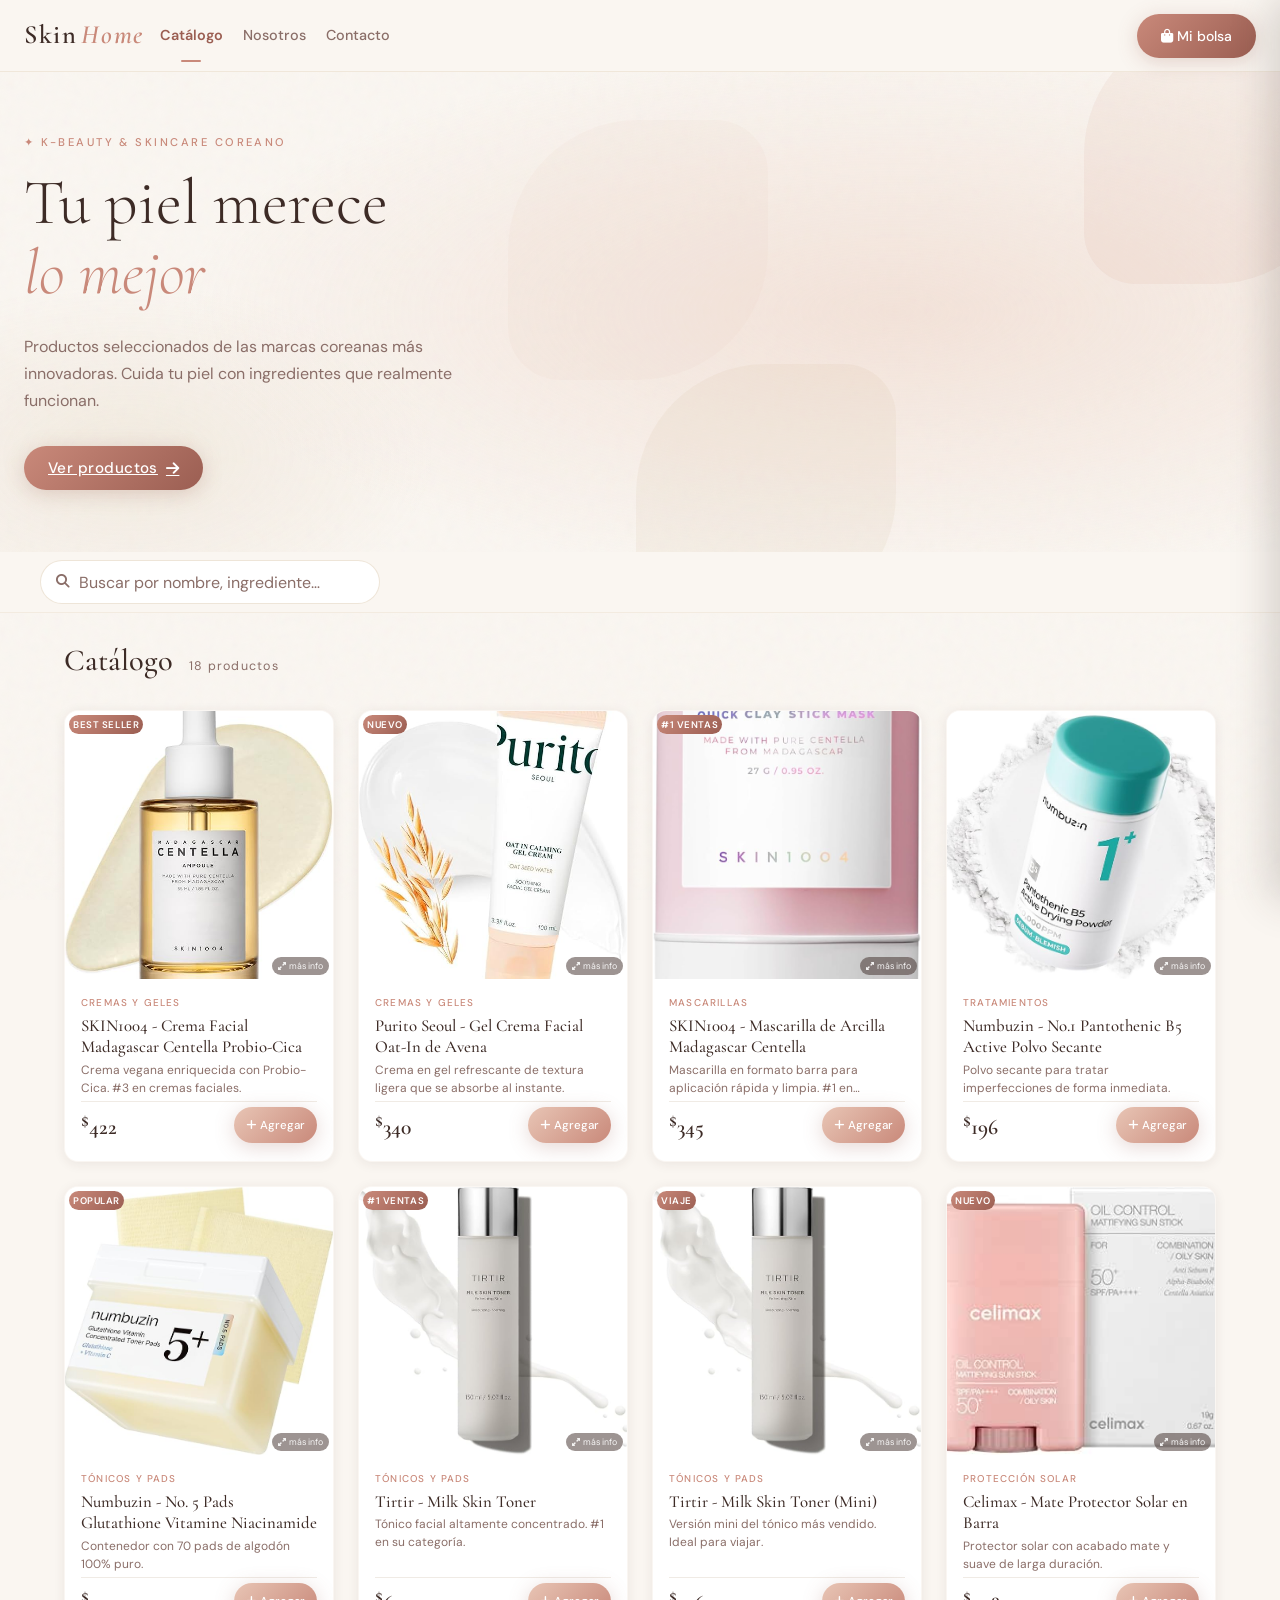
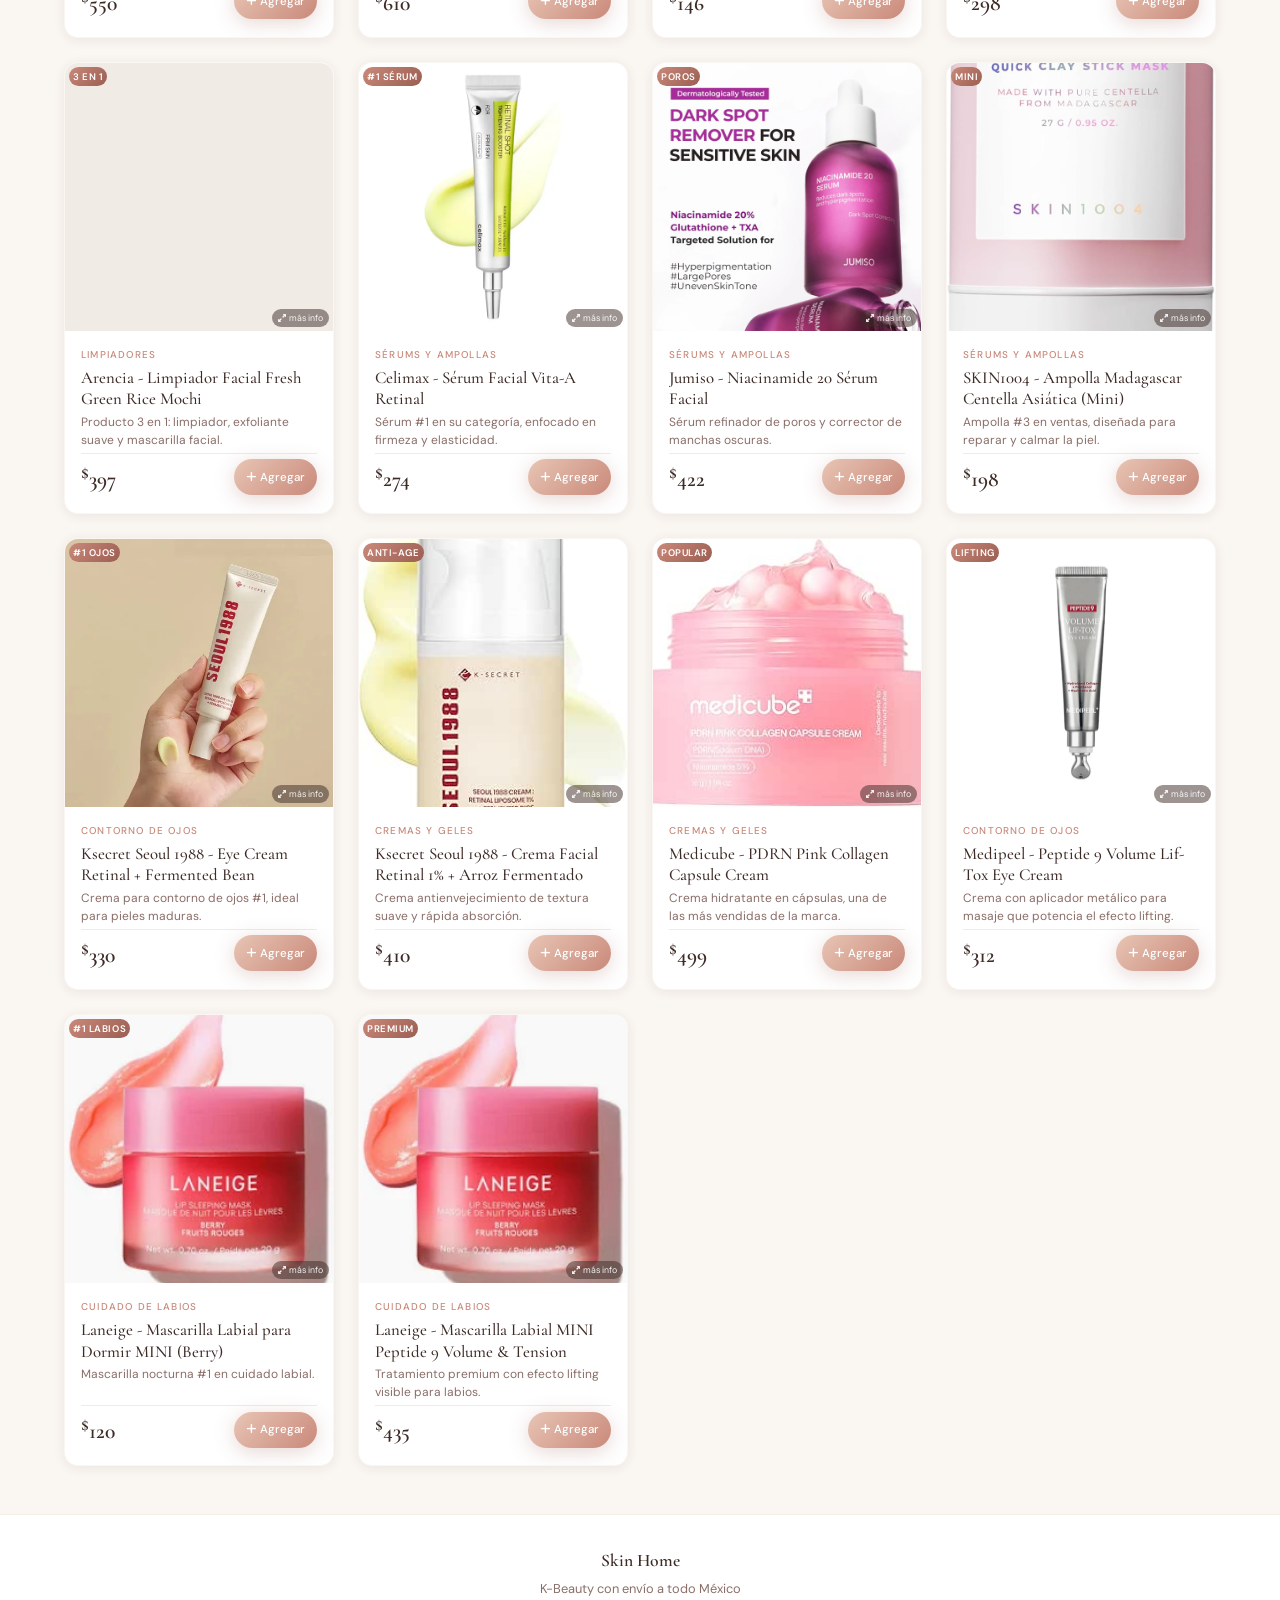
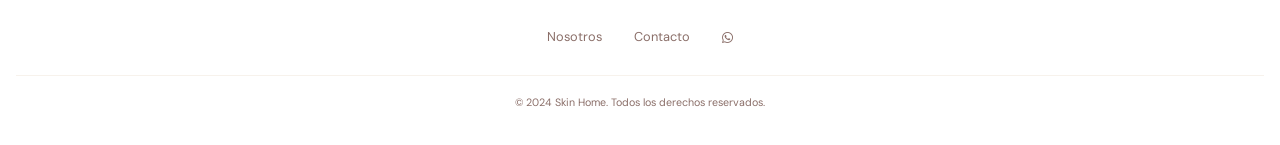
==== commit cf9f5a75: "Add files via upload" ====
--- a/index.html
+++ b/index.html
@@ -53,33 +53,60 @@
         </div>
     </section>
 
- <!-- CONTROLS -->
+<!-- ═════ CONTROLS BAR - BÚSQUEDA FIJA + FILTROS BOTTOM SHEET ═════ -->
 <div class="controls-bar" id="catalogo">
     <div class="controls-inner">
-        <!-- BARRA DE BÚSQUEDA FIJA -->
+        
+        <!-- 🔍 BARRA DE BÚSQUEDA (FIJA, SIEMPRE VISIBLE) -->
         <div class="search-wrap">
             <i class="fas fa-search"></i>
             <input type="text" id="searchInput" placeholder="Buscar por nombre, ingrediente…" aria-label="Buscar productos">
         </div>
         
-        <!-- FILTROS COMO DROPDOWN -->
-        <div class="filter-dropdown">
-            <label for="categorySelect" class="filter-label">
-                <i class="fas fa-filter"></i> Filtrar por:
-            </label>
-            <select id="categorySelect" class="filter-select">
-                <option value="all">Todas las categorías</option>
-                <option value="cremas">Cremas</option>
-                <option value="serums">Sérums</option>
-                <option value="tonicos">Tónicos</option>
-                <option value="mascarillas">Mascarillas</option>
-                <option value="tratamientos">Tratamientos</option>
-                <option value="limpiadores">Limpiadores</option>
-                <option value="proteccion">Solar</option>
-                <option value="ojos">Ojos</option>
-                <option value="labios">Labios</option>
-            </select>
-        </div>
+        <!-- 🎛️ BOTÓN PARA ABRIR FILTROS (SOLO MÓVIL) -->
+        <button class="filter-trigger-mobile" id="openFilters" aria-label="Abrir filtros de categoría" aria-expanded="false">
+            <i class="fas fa-sliders-h"></i>
+            <span>Filtrar</span>
+            <i class="fas fa-chevron-down"></i>
+        </button>
+        
+    </div>
+</div>
+
+<!--  BOTTOM SHEET - OVERLAY DE FILTROS (Oculto por defecto) -->
+<div class="filters-sheet-overlay" id="filtersOverlay" aria-hidden="true">
+    <div class="filters-sheet" role="dialog" aria-modal="true" aria-labelledby="filtersTitle">
+        
+        <!-- Handle decorativo + Header -->
+        <div class="filters-sheet-header">
+            <div class="sheet-handle"></div>
+            <h3 id="filtersTitle">Filtrar por categoría</h3>
+            <button class="sheet-close" id="closeFilters" aria-label="Cerrar filtros">
+                <i class="fas fa-times"></i>
+            </button>
+        </div>
+        
+        <!-- Lista de filtros -->
+        <div class="filters-sheet-body">
+            <button class="sheet-filter-btn active" data-category="all">✨ Todas las categorías</button>
+            <button class="sheet-filter-btn" data-category="cremas">🌸 Cremas</button>
+            <button class="sheet-filter-btn" data-category="serums">💧 Sérums</button>
+            <button class="sheet-filter-btn" data-category="tonicos">🌿 Tónicos</button>
+            <button class="sheet-filter-btn" data-category="mascarillas">🧖 Mascarillas</button>
+            <button class="sheet-filter-btn" data-category="tratamientos">⚡ Tratamientos</button>
+            <button class="sheet-filter-btn" data-category="limpiadores">🧼 Limpiadores</button>
+            <button class="sheet-filter-btn" data-category="proteccion">☀️ Protección solar</button>
+            <button class="sheet-filter-btn" data-category="ojos">👁️ Contorno de ojos</button>
+            <button class="sheet-filter-btn" data-category="labios">💋 Labios</button>
+        </div>
+        
+        <!-- Footer con botón de aplicar -->
+        <div class="filters-sheet-footer">
+            <button class="btn-primary" id="applyFilters">
+                <i class="fas fa-check"></i> Aplicar filtros
+            </button>
+        </div>
+        
     </div>
 </div>
 
--- a/styles.css
+++ b/styles.css
@@ -1841,96 +1841,264 @@
     white-space: -moz-pre-wrap;
     white-space: -o-pre-wrap;
 }
-.controls-bar {
-    background: #fff;
-    padding: 15px;
-    box-shadow: 0 2px 5px rgba(0,0,0,0.1);
-    position: sticky;
-    top: 0;
-    z-index: 100;
-}
-
+
+/* ═══════════════════════════════════════════════════════════
+   BOTTOM SHEET - FILTROS PREMIUM (BÚSQUEDA FIJA)
+   ═══════════════════════════════════════════════════════════ */
+
+/* Ajuste del controls-bar para alinear búsqueda + botón */
 .controls-inner {
-    max-width: 1200px;
-    margin: 0 auto;
     display: flex;
     flex-direction: column;
-    gap: 15px;
-}
-
-/* Barra de búsqueda fija */
-.search-wrap {
-    position: relative;
-    width: 100%;
-}
-
-.search-wrap i {
-    position: absolute;
-    left: 15px;
-    top: 50%;
-    transform: translateY(-50%);
-    color: #999;
-}
-
-.search-wrap input {
-    width: 100%;
-    padding: 12px 15px 12px 45px;
-    border: 2px solid #e0e0e0;
-    border-radius: 25px;
-    font-size: 16px;
-    transition: border-color 0.3s;
-}
-
-.search-wrap input:focus {
-    outline: none;
-    border-color: #4CAF50;
-}
-
-/* Dropdown de filtros */
-.filter-dropdown {
+    gap: var(--spacing-sm);
+}
+
+@media (min-width: 901px) {
+    .controls-inner {
+        flex-direction: row;
+        align-items: center;
+        justify-content: space-between;
+    }
+    .search-wrap { max-width: 340px; flex-shrink: 0; }
+}
+
+/* ─── BOTÓN DE FILTROS (MÓVIL) ───────────────────────────── */
+.filter-trigger-mobile {
     display: flex;
     align-items: center;
-    gap: 10px;
-}
-
-.filter-label {
-    font-weight: 600;
-    color: #555;
-    white-space: nowrap;
+    justify-content: center;
+    gap: var(--spacing-xs);
+    width: 100%;
+    padding: 0.75rem var(--spacing-md);
+    background: var(--color-white);
+    border: 1.5px solid rgba(200,169,126,.3);
+    border-radius: var(--radius-full);
+    font-family: inherit;
+    font-size: 0.9rem;
+    font-weight: 500;
+    color: var(--color-text);
+    cursor: pointer;
+    transition: var(--transition);
+    box-shadow: var(--shadow-sm);
+    min-height: var(--touch-target);
+}
+
+.filter-trigger-mobile:hover {
+    border-color: var(--color-rose);
+    background: var(--color-mist);
+    color: var(--color-deep-rose);
+}
+
+.filter-trigger-mobile:active {
+    transform: scale(0.98);
+}
+
+.filter-trigger-mobile i:last-child {
+    font-size: 0.7rem;
+    transition: transform var(--transition);
+    color: var(--color-rose);
+}
+
+.filter-trigger-mobile.active i:last-child {
+    transform: rotate(180deg);
+}
+
+/* En desktop: botón más compacto */
+@media (min-width: 901px) {
+    .filter-trigger-mobile {
+        width: auto;
+        min-width: 180px;
+        padding: 0.6rem var(--spacing-lg);
+        font-size: 0.85rem;
+    }
+}
+
+/* ─── OVERLAY DEL BOTTOM SHEET ───────────────────────────── */
+.filters-sheet-overlay {
+    position: fixed;
+    inset: 0;
+    z-index: var(--z-modal);
+    background: rgba(61,43,38,.45);
+    backdrop-filter: blur(6px);
+    -webkit-backdrop-filter: blur(6px);
+    display: flex;
+    align-items: flex-end;
+    justify-content: center;
+    opacity: 0;
+    visibility: hidden;
+    pointer-events: none;
+    transition: opacity var(--transition), visibility var(--transition);
+}
+
+.filters-sheet-overlay.active {
+    opacity: 1;
+    visibility: visible;
+    pointer-events: all;
+}
+
+/* ─── PANEL DEL BOTTOM SHEET ─────────────────────────────── */
+.filters-sheet {
+    width: 100%;
+    max-width: 520px;
+    background: var(--color-cream);
+    border-radius: var(--radius-lg) var(--radius-lg) 0 0;
+    box-shadow: var(--shadow-lg);
+    transform: translateY(100%);
+    transition: transform var(--transition-slow);
+    display: flex;
+    flex-direction: column;
+    max-height: 88dvh;
+    overflow: hidden;
+}
+
+.filters-sheet-overlay.active .filters-sheet {
+    transform: translateY(0);
+}
+
+/* Handle decorativo */
+.sheet-handle {
+    width: 48px;
+    height: 4px;
+    background: rgba(200,169,126,.4);
+    border-radius: 2px;
+    margin: var(--spacing-sm) auto;
+    flex-shrink: 0;
+}
+
+/* Header */
+.filters-sheet-header {
     display: flex;
     align-items: center;
-    gap: 5px;
-}
-
-.filter-select {
+    justify-content: space-between;
+    padding: var(--spacing-sm) var(--spacing-lg) var(--spacing-md);
+    border-bottom: 1px solid rgba(200,169,126,.15);
+    flex-shrink: 0;
+    background: var(--color-cream);
+}
+
+.filters-sheet-header h3 {
+    font-family: 'Cormorant Garamond', serif;
+    font-size: 1.25rem;
+    font-weight: 500;
+    color: var(--color-bark);
+    margin: 0;
+}
+
+.sheet-close {
+    background: var(--color-mist);
+    border: none;
+    width: var(--touch-target);
+    height: var(--touch-target);
+    border-radius: 50%;
+    display: flex;
+    align-items: center;
+    justify-content: center;
+    color: var(--color-text-light);
+    cursor: pointer;
+    transition: var(--transition);
+    flex-shrink: 0;
+}
+
+.sheet-close:hover {
+    background: var(--color-blush);
+    color: var(--color-bark);
+    transform: scale(1.05);
+}
+
+/* Body con botones de filtro */
+.filters-sheet-body {
     flex: 1;
-    padding: 10px 15px;
-    border: 2px solid #e0e0e0;
-    border-radius: 8px;
-    font-size: 15px;
-    background-color: #fff;
+    overflow-y: auto;
+    padding: var(--spacing-sm) var(--spacing-lg) var(--spacing-md);
+    display: flex;
+    flex-direction: column;
+    gap: var(--spacing-xs);
+    -webkit-overflow-scrolling: touch;
+}
+
+.sheet-filter-btn {
+    width: 100%;
+    padding: var(--spacing-md) var(--spacing-lg);
+    background: var(--color-white);
+    border: 1.5px solid rgba(200,169,126,.25);
+    border-radius: var(--radius);
+    font-family: inherit;
+    font-size: 0.95rem;
+    font-weight: 500;
+    color: var(--color-text);
+    text-align: left;
     cursor: pointer;
-    transition: border-color 0.3s;
-    appearance: none; /* Elimina estilo nativo */
-    background-image: url("data:image/svg+xml,%3Csvg xmlns='http://www.w3.org/2000/svg' width='12' height='12' viewBox='0 0 12 12'%3E%3Cpath fill='%23555' d='M6 9L1 4h10z'/%3E%3C/svg%3E");
-    background-repeat: no-repeat;
-    background-position: right 15px center;
-    padding-right: 40px;
-}
-
-.filter-select:focus {
-    outline: none;
-    border-color: #4CAF50;
-}
-
-/* Responsive */
-@media (max-width: 600px) {
-    .filter-dropdown {
-        flex-direction: column;
-        align-items: stretch;
+    transition: var(--transition);
+    display: flex;
+    align-items: center;
+    gap: var(--spacing-sm);
+}
+
+.sheet-filter-btn:hover {
+    border-color: var(--color-rose);
+    background: var(--color-mist);
+}
+
+.sheet-filter-btn:active {
+    transform: scale(0.99);
+}
+
+.sheet-filter-btn.active {
+    background: var(--gradient-soft);
+    border-color: transparent;
+    color: #fff;
+    box-shadow: var(--shadow-interactive);
+}
+
+.sheet-filter-btn.active i {
+    color: #fff;
+}
+
+/* Footer con botón de aplicar */
+.filters-sheet-footer {
+    padding: var(--spacing-md) var(--spacing-lg) var(--spacing-lg);
+    border-top: 1px solid rgba(200,169,126,.15);
+    background: var(--color-cream);
+    flex-shrink: 0;
+}
+
+.filters-sheet-footer .btn-primary {
+    width: 100%;
+    padding: 0.85rem;
+    font-size: 0.95rem;
+    justify-content: center;
+}
+
+/* ─── RESPONSIVE: OCULTAR FILTROS ORIGINALES EN MÓVIL ───── */
+@media (max-width: 900px) {
+    /* Ocultar los botones .filter-btn originales en móvil */
+    .filters {
+        display: none !important;
     }
-    
-    .filter-label {
-        margin-bottom: 5px;
+}
+
+@media (min-width: 901px) {
+    /* En desktop: ocultar botón móvil y mostrar filtros originales */
+    .filter-trigger-mobile {
+        display: none !important;
     }
+    .filters {
+        display: flex !important;
+    }
+}
+
+/* ─── ACCESIBILIDAD Y ANIMACIONES ───────────────────────── */
+@media (prefers-reduced-motion: reduce) {
+    .filters-sheet,
+    .filters-sheet-overlay {
+        transition: none !important;
+    }
+}
+
+/* Focus visible para navegación con teclado */
+.filter-trigger-mobile:focus-visible,
+.sheet-filter-btn:focus-visible,
+.sheet-close:focus-visible {
+    outline: 2px solid var(--color-rose);
+    outline-offset: 2px;
 }
